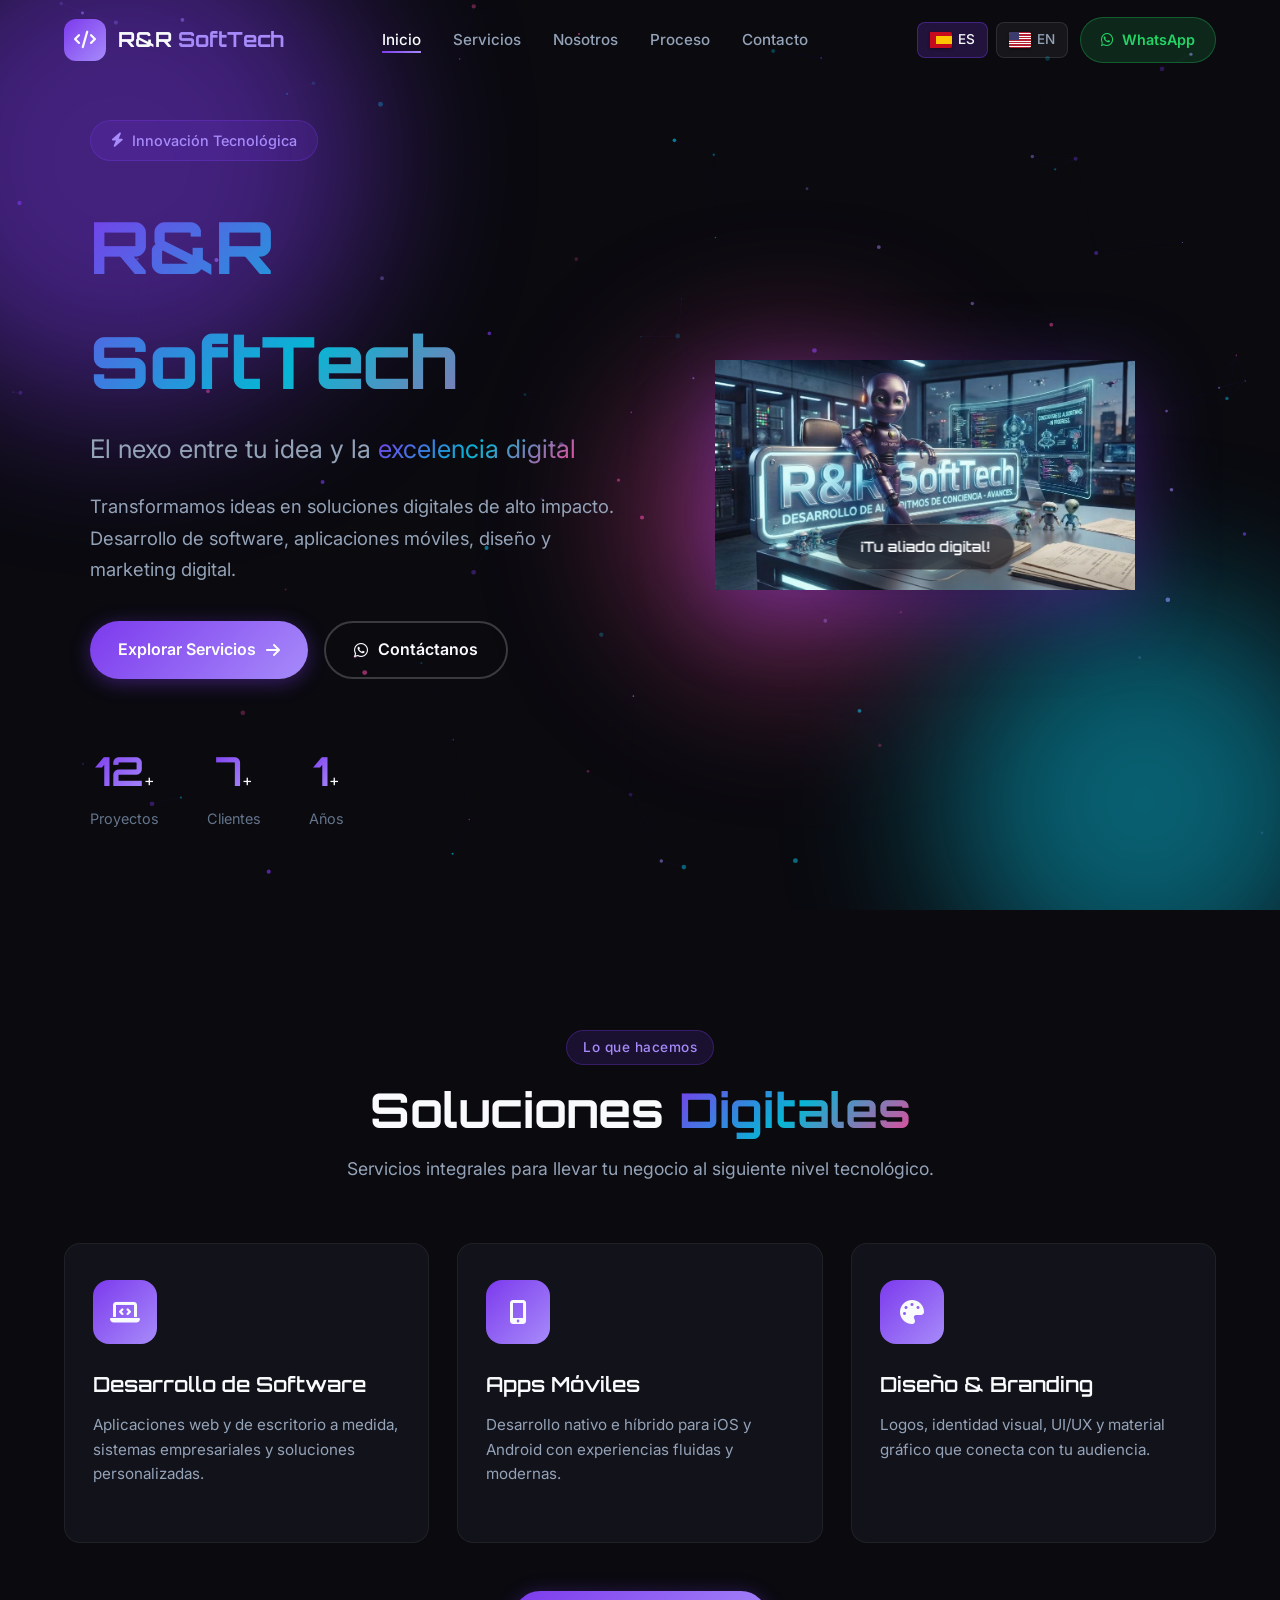
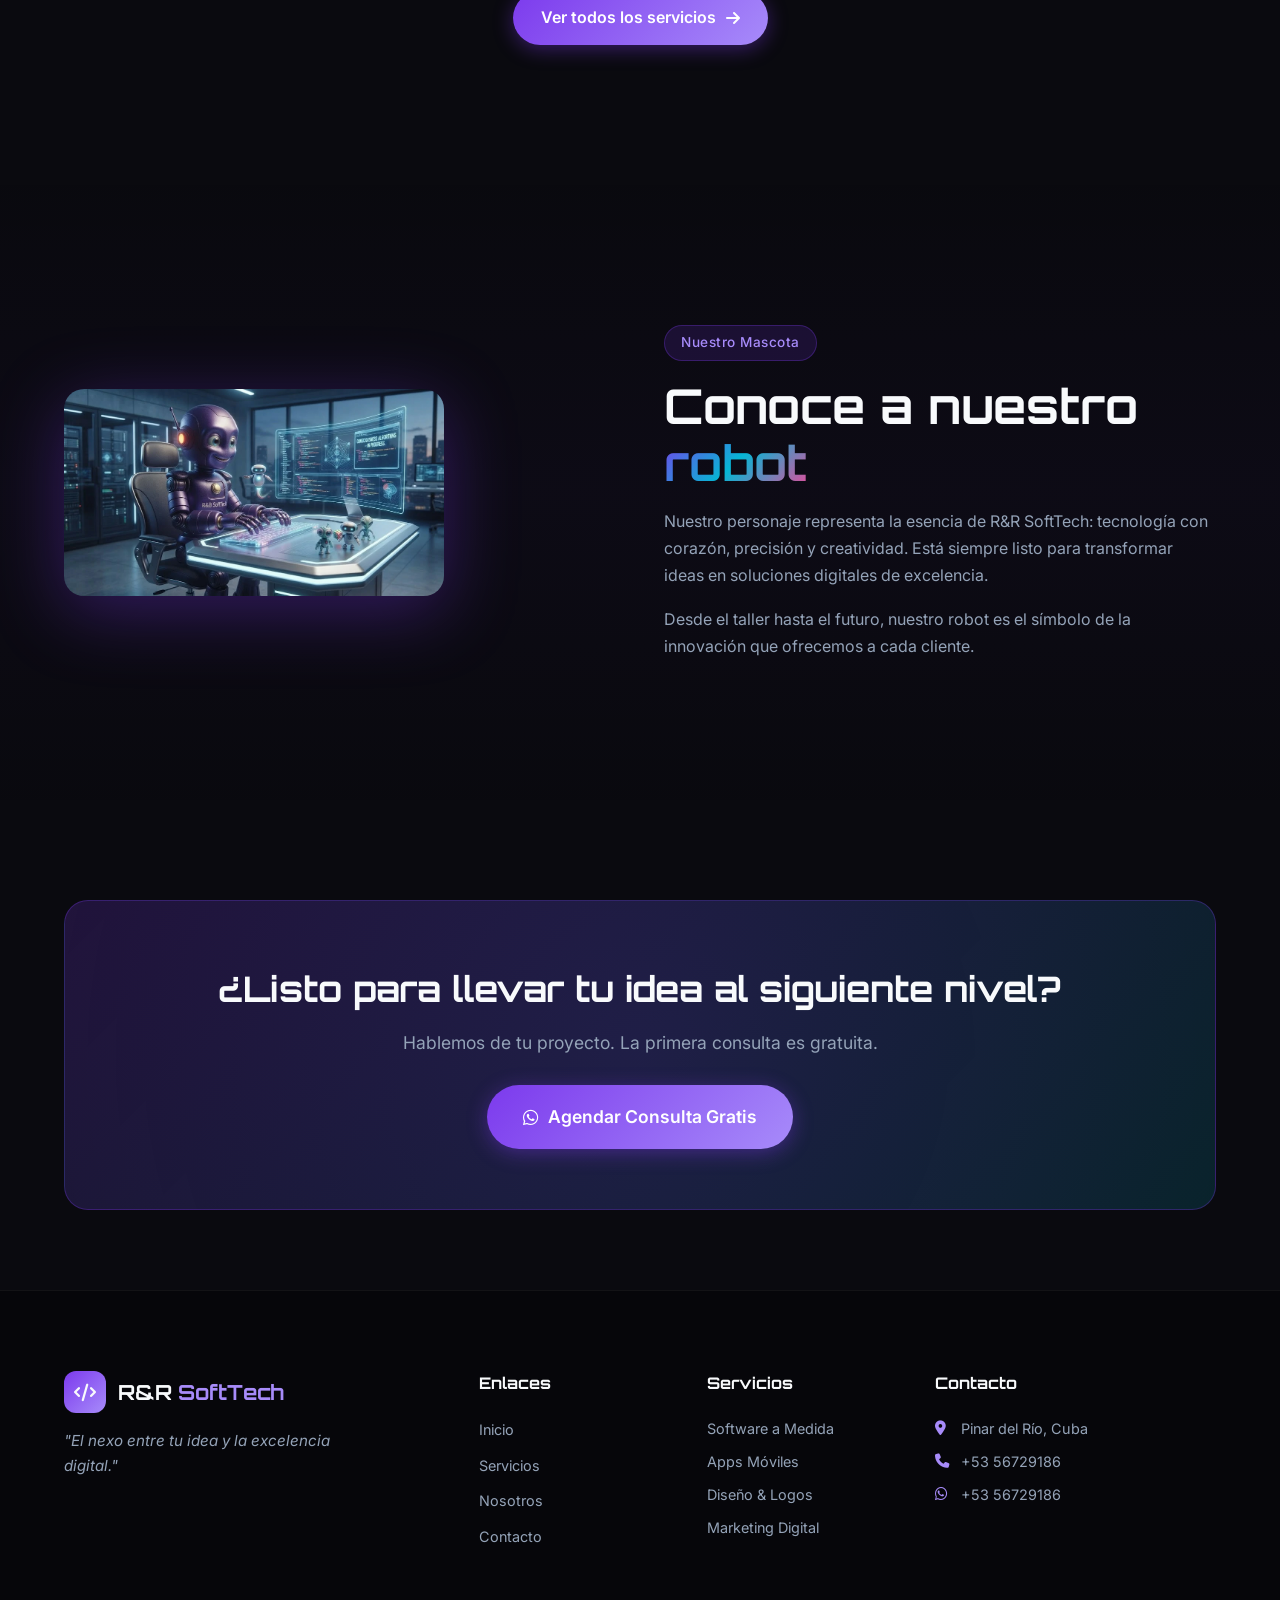
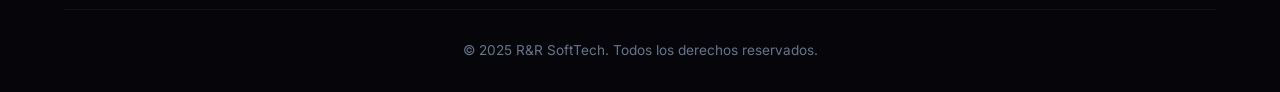
==== index.html @ 8603272f "rererer" ====
<!DOCTYPE html>
<html lang="es">
<head>
    <meta charset="UTF-8">
    <meta name="viewport" content="width=device-width, initial-scale=1.0">
    <meta name="description" content="R&R SoftTech - El nexo entre tu idea y la excelencia digital. Desarrollo de software, apps móviles, diseño y marketing digital en Pinar del Río, Cuba.">
    <title>R&R SoftTech | Excelencia Digital</title>
    <link rel="preconnect" href="https://fonts.googleapis.com">
    <link rel="preconnect" href="https://fonts.gstatic.com" crossorigin>
    <link href="https://fonts.googleapis.com/css2?family=Orbitron:wght@400;500;600;700;800;900&family=Inter:wght@300;400;500;600;700&display=swap" rel="stylesheet">
    <link rel="stylesheet" href="https://cdnjs.cloudflare.com/ajax/libs/font-awesome/6.5.1/css/all.min.css">
    <link href="https://unpkg.com/aos@2.3.1/dist/aos.css" rel="stylesheet">
    <link rel="stylesheet" href="css/styles.css">
</head>
<body>
    <canvas id="particles-canvas"></canvas>
    <div class="cursor-glow"></div>

    <nav class="navbar" id="navbar">
        <div class="nav-container">
            <a href="index.html" class="logo">
                <span class="logo-icon"><i class="fas fa-code"></i></span>
                <span class="logo-text">R&R <span class="accent">SoftTech</span></span>
            </a>
            <ul class="nav-links" id="nav-links">
                <li><a href="index.html" class="nav-link active">Inicio</a></li>
                <li><a href="servicios.html" class="nav-link">Servicios</a></li>
                <li><a href="nosotros.html" class="nav-link">Nosotros</a></li>
                <li><a href="proceso.html" class="nav-link">Proceso</a></li>
                <li><a href="contacto.html" class="nav-link">Contacto</a></li>
            </ul>
            <div style="display:flex;align-items:center;gap:12px;">
                <div class="lang-switcher">
                    <a href="index.html" class="lang-btn active" title="Español">
                        <span class="flag-es"></span> ES
                    </a>
                    <a href="en/index.html" class="lang-btn" title="English">
                        <span class="flag-us"></span> EN
                    </a>
                </div>
                <a href="https://wa.me/5356729186" target="_blank" class="nav-cta">
                    <i class="fab fa-whatsapp"></i> WhatsApp
                </a>
            </div>
            <button class="hamburger" id="hamburger" aria-label="Menú">
                <span></span><span></span><span></span>
            </button>
        </div>
    </nav>

    <section class="hero">
        <div class="hero-bg">
            <div class="gradient-orb orb-1"></div>
            <div class="gradient-orb orb-2"></div>
            <div class="gradient-orb orb-3"></div>
        </div>
        <div class="hero-content" style="display:grid;grid-template-columns:1fr 1fr;gap:40px;align-items:center;max-width:1100px;text-align:left;">
            <div>
                <div class="hero-badge" data-aos="fade-down">
                    <i class="fas fa-bolt"></i> Innovación Tecnológica
                </div>
                <h1 class="hero-title" data-aos="fade-up" data-aos-delay="100">
                    <span class="title-line">R&R SoftTech</span>
                    <span class="title-slogan">El nexo entre tu idea y la <span class="gradient-text">excelencia digital</span></span>
                </h1>
                <p class="hero-desc" data-aos="fade-up" data-aos-delay="200" style="margin-left:0;">
                    Transformamos ideas en soluciones digitales de alto impacto. Desarrollo de software, aplicaciones móviles, diseño y marketing digital.
                </p>
                <div class="hero-buttons" data-aos="fade-up" data-aos-delay="300" style="justify-content:flex-start;">
                    <a href="servicios.html" class="btn btn-primary">
                        <span>Explorar Servicios</span>
                        <i class="fas fa-arrow-right"></i>
                    </a>
                    <a href="https://wa.me/5356729186?text=Hola%20R%26R%20SoftTech" target="_blank" class="btn btn-secondary">
                        <i class="fab fa-whatsapp"></i>
                        <span>Contáctanos</span>
                    </a>
                </div>
                <div class="hero-stats" data-aos="fade-up" data-aos-delay="400" style="justify-content:flex-start;">
                    <div class="stat">
                        <span class="stat-number" data-count="50">0</span>+
                        <span class="stat-label">Proyectos</span>
                    </div>
                    <div class="stat">
                        <span class="stat-number" data-count="30">0</span>+
                        <span class="stat-label">Clientes</span>
                    </div>
                    <div class="stat">
                        <span class="stat-number" data-count="5">0</span>+
                        <span class="stat-label">Años</span>
                    </div>
                </div>
            </div>
            <div class="robot-hero" data-aos="fade-left" data-aos-delay="200">
                <img src="assets/4.webp" alt="Mascota R&R SoftTech - Robot tecnológico">
                <div class="robot-badge">¡Tu aliado digital!</div>
            </div>
        </div>
    </section>

    <section class="services">
        <div class="container">
            <div class="section-header" data-aos="fade-up">
                <span class="section-tag">Lo que hacemos</span>
                <h2 class="section-title">Soluciones <span class="gradient-text">Digitales</span></h2>
                <p class="section-desc">Servicios integrales para llevar tu negocio al siguiente nivel tecnológico.</p>
            </div>
            <div class="services-grid">
                <div class="service-card" data-aos="fade-up" data-aos-delay="100">
                    <div class="service-icon"><i class="fas fa-laptop-code"></i></div>
                    <h3>Desarrollo de Software</h3>
                    <p>Aplicaciones web y de escritorio a medida, sistemas empresariales y soluciones personalizadas.</p>
                    <div class="card-glow"></div>
                </div>
                <div class="service-card" data-aos="fade-up" data-aos-delay="150">
                    <div class="service-icon"><i class="fas fa-mobile-alt"></i></div>
                    <h3>Apps Móviles</h3>
                    <p>Desarrollo nativo e híbrido para iOS y Android con experiencias fluidas y modernas.</p>
                    <div class="card-glow"></div>
                </div>
                <div class="service-card" data-aos="fade-up" data-aos-delay="200">
                    <div class="service-icon"><i class="fas fa-palette"></i></div>
                    <h3>Diseño & Branding</h3>
                    <p>Logos, identidad visual, UI/UX y material gráfico que conecta con tu audiencia.</p>
                    <div class="card-glow"></div>
                </div>
            </div>
            <div style="text-align:center;margin-top:48px;" data-aos="fade-up">
                <a href="servicios.html" class="btn btn-primary">
                    <span>Ver todos los servicios</span>
                    <i class="fas fa-arrow-right"></i>
                </a>
            </div>
        </div>
    </section>

    <!-- Robot showcase -->
    <section class="about" style="padding:80px 0;">
        <div class="container">
            <div class="robot-section">
                <div class="robot-img-wrap" data-aos="fade-right">
                    <img src="assets/8.webp" alt="Robot R&R SoftTech trabajando en circuitos">
                </div>
                <div data-aos="fade-left">
                    <span class="section-tag">Nuestro Mascota</span>
                    <h2 class="section-title">Conoce a nuestro <span class="gradient-text">robot</span></h2>
                    <p style="color:var(--text-secondary);margin-bottom:16px;line-height:1.7;">
                        Nuestro personaje representa la esencia de R&R SoftTech: tecnología con corazón, precisión y creatividad. Está siempre listo para transformar ideas en soluciones digitales de excelencia.
                    </p>
                    <p style="color:var(--text-secondary);line-height:1.7;">
                        Desde el taller hasta el futuro, nuestro robot es el símbolo de la innovación que ofrecemos a cada cliente.
                    </p>
                </div>
            </div>
        </div>
    </section>

    <section class="cta-banner">
        <div class="container">
            <div class="cta-content" data-aos="zoom-in">
                <h2>¿Listo para llevar tu idea al siguiente nivel?</h2>
                <p>Hablemos de tu proyecto. La primera consulta es gratuita.</p>
                <a href="https://wa.me/5356729186?text=Hola%20R%26R%20SoftTech,%20quiero%20agendar%20una%20consulta%20gratuita" target="_blank" class="btn btn-primary btn-large">
                    <i class="fab fa-whatsapp"></i>
                    <span>Agendar Consulta Gratis</span>
                </a>
            </div>
        </div>
    </section>

    <footer class="footer">
        <div class="container">
            <div class="footer-content">
                <div class="footer-brand">
                    <a href="index.html" class="logo">
                        <span class="logo-icon"><i class="fas fa-code"></i></span>
                        <span class="logo-text">R&R <span class="accent">SoftTech</span></span>
                    </a>
                    <p class="footer-slogan">"El nexo entre tu idea y la excelencia digital."</p>
                </div>
                <div class="footer-links">
                    <h4>Enlaces</h4>
                    <ul>
                        <li><a href="index.html">Inicio</a></li>
                        <li><a href="servicios.html">Servicios</a></li>
                        <li><a href="nosotros.html">Nosotros</a></li>
                        <li><a href="contacto.html">Contacto</a></li>
                    </ul>
                </div>
                <div class="footer-services">
                    <h4>Servicios</h4>
                    <ul>
                        <li>Software a Medida</li>
                        <li>Apps Móviles</li>
                        <li>Diseño & Logos</li>
                        <li>Marketing Digital</li>
                    </ul>
                </div>
                <div class="footer-contact">
                    <h4>Contacto</h4>
                    <p><i class="fas fa-map-marker-alt"></i> Pinar del Río, Cuba</p>
                    <p><i class="fas fa-phone"></i> +53 56729186</p>
                    <p><i class="fab fa-whatsapp"></i> +53 56729186</p>
                </div>
            </div>
            <div class="footer-bottom">
                <p>&copy; 2025 R&R SoftTech. Todos los derechos reservados.</p>
            </div>
        </div>
    </footer>

    <button class="back-to-top" id="back-to-top" aria-label="Volver arriba">
        <i class="fas fa-chevron-up"></i>
    </button>

    <script src="https://unpkg.com/aos@2.3.1/dist/aos.js"></script>
    <script src="js/script.js"></script>
</body>
</html>
---- css/styles.css ----
/* ========================================
   R&R SoftTech - Modern Tech Website
   ======================================== */

:root {
    /* Color Palette - Neon Tech */
    --primary: #7c3aed;
    --primary-light: #a78bfa;
    --primary-dark: #5b21b6;
    --secondary: #06b6d4;
    --secondary-light: #22d3ee;
    --accent: #ec4899;
    --accent-light: #f472b6;
    
    --bg-dark: #0a0a0f;
    --bg-card: #12121a;
    --bg-card-hover: #1a1a25;
    --bg-glass: rgba(18, 18, 26, 0.7);
    
    --text-primary: #f8fafc;
    --text-secondary: #94a3b8;
    --text-muted: #64748b;
    
    --gradient-1: linear-gradient(135deg, #7c3aed 0%, #06b6d4 50%, #ec4899 100%);
    --gradient-2: linear-gradient(135deg, #7c3aed, #a78bfa);
    --gradient-3: linear-gradient(135deg, #06b6d4, #22d3ee);
    
    --shadow-glow: 0 0 40px rgba(124, 58, 237, 0.3);
    --shadow-card: 0 10px 40px rgba(0, 0, 0, 0.4);
    
    --font-display: 'Orbitron', sans-serif;
    --font-body: 'Inter', sans-serif;
    
    --nav-height: 80px;
    --transition: all 0.3s cubic-bezier(0.4, 0, 0.2, 1);
    --radius: 16px;
}

/* Reset & Base */
*, *::before, *::after {
    margin: 0;
    padding: 0;
    box-sizing: border-box;
}

html {
    scroll-behavior: smooth;
    font-size: 16px;
}

body {
    font-family: var(--font-body);
    background: var(--bg-dark);
    color: var(--text-primary);
    line-height: 1.6;
    overflow-x: hidden;
    cursor: default;
}

img {
    max-width: 100%;
    height: auto;
    display: block;
}

a {
    text-decoration: none;
    color: inherit;
    transition: var(--transition);
}

ul {
    list-style: none;
}

button {
    border: none;
    background: none;
    cursor: pointer;
    font-family: inherit;
}

.container {
    width: 100%;
    max-width: 1200px;
    margin: 0 auto;
    padding: 0 24px;
}

/* Particle Canvas */
#particles-canvas {
    position: fixed;
    top: 0;
    left: 0;
    width: 100%;
    height: 100%;
    z-index: 0;
    pointer-events: none;
}

/* Cursor Glow */
.cursor-glow {
    position: fixed;
    width: 400px;
    height: 400px;
    border-radius: 50%;
    background: radial-gradient(circle, rgba(124, 58, 237, 0.15) 0%, transparent 70%);
    pointer-events: none;
    z-index: 1;
    transform: translate(-50%, -50%);
    transition: opacity 0.3s;
    opacity: 0;
}

body:hover .cursor-glow {
    opacity: 1;
}

/* Typography */
.gradient-text {
    background: var(--gradient-1);
    -webkit-background-clip: text;
    -webkit-text-fill-color: transparent;
    background-clip: text;
}

.section-tag {
    display: inline-block;
    padding: 6px 16px;
    background: rgba(124, 58, 237, 0.15);
    border: 1px solid rgba(124, 58, 237, 0.3);
    border-radius: 50px;
    font-size: 0.85rem;
    font-weight: 500;
    color: var(--primary-light);
    letter-spacing: 0.5px;
    margin-bottom: 16px;
}

.section-title {
    font-family: var(--font-display);
    font-size: clamp(2rem, 5vw, 3rem);
    font-weight: 700;
    line-height: 1.2;
    margin-bottom: 16px;
}

.section-desc {
    font-size: 1.1rem;
    color: var(--text-secondary);
    max-width: 600px;
    margin: 0 auto;
}

.section-header {
    text-align: center;
    margin-bottom: 60px;
}

/* Buttons */
.btn {
    display: inline-flex;
    align-items: center;
    gap: 10px;
    padding: 14px 28px;
    border-radius: 50px;
    font-weight: 600;
    font-size: 1rem;
    transition: var(--transition);
    position: relative;
    overflow: hidden;
    z-index: 1;
}

.btn::before {
    content: '';
    position: absolute;
    top: 0;
    left: 0;
    width: 100%;
    height: 100%;
    background: linear-gradient(135deg, rgba(255,255,255,0.2), transparent);
    opacity: 0;
    transition: var(--transition);
    z-index: -1;
}

.btn:hover::before {
    opacity: 1;
}

.btn-primary {
    background: var(--gradient-2);
    color: white;
    box-shadow: 0 4px 20px rgba(124, 58, 237, 0.4);
}

.btn-primary:hover {
    transform: translateY(-3px);
    box-shadow: 0 8px 30px rgba(124, 58, 237, 0.5);
}

.btn-secondary {
    background: transparent;
    color: var(--text-primary);
    border: 2px solid rgba(255, 255, 255, 0.2);
}

.btn-secondary:hover {
    border-color: var(--secondary);
    color: var(--secondary-light);
    transform: translateY(-3px);
}

.btn-large {
    padding: 18px 36px;
    font-size: 1.1rem;
}

.btn-full {
    width: 100%;
    justify-content: center;
}

/* Navbar */
.navbar {
    position: fixed;
    top: 0;
    left: 0;
    width: 100%;
    height: var(--nav-height);
    z-index: 1000;
    transition: var(--transition);
    background: transparent;
}

.navbar.scrolled {
    background: rgba(10, 10, 15, 0.9);
    backdrop-filter: blur(20px);
    border-bottom: 1px solid rgba(255, 255, 255, 0.05);
    box-shadow: 0 4px 30px rgba(0, 0, 0, 0.3);
}

.nav-container {
    max-width: 1200px;
    margin: 0 auto;
    padding: 0 24px;
    height: 100%;
    display: flex;
    align-items: center;
    justify-content: space-between;
}

.logo {
    display: flex;
    align-items: center;
    gap: 12px;
    font-family: var(--font-display);
    font-weight: 700;
    font-size: 1.3rem;
}

.logo-icon {
    width: 42px;
    height: 42px;
    display: flex;
    align-items: center;
    justify-content: center;
    background: var(--gradient-2);
    border-radius: 12px;
    font-size: 1.1rem;
}

.logo .accent {
    color: var(--primary-light);
}

.nav-links {
    display: flex;
    gap: 32px;
}

.nav-link {
    font-weight: 500;
    font-size: 0.95rem;
    color: var(--text-secondary);
    position: relative;
    padding: 4px 0;
}

.nav-link::after {
    content: '';
    position: absolute;
    bottom: 0;
    left: 0;
    width: 0;
    height: 2px;
    background: var(--gradient-2);
    transition: var(--transition);
}

.nav-link:hover,
.nav-link.active {
    color: var(--text-primary);
}

.nav-link:hover::after,
.nav-link.active::after {
    width: 100%;
}

.nav-cta {
    display: flex;
    align-items: center;
    gap: 8px;
    padding: 10px 20px;
    background: rgba(37, 211, 102, 0.15);
    border: 1px solid rgba(37, 211, 102, 0.3);
    border-radius: 50px;
    color: #25d366;
    font-weight: 600;
    font-size: 0.9rem;
}

.nav-cta:hover {
    background: rgba(37, 211, 102, 0.25);
    transform: translateY(-2px);
}

.hamburger {
    display: none;
    flex-direction: column;
    gap: 6px;
    width: 28px;
    z-index: 1001;
}

.hamburger span {
    display: block;
    width: 100%;
    height: 2px;
    background: var(--text-primary);
    border-radius: 2px;
    transition: var(--transition);
}

.hamburger.active span:nth-child(1) {
    transform: rotate(45deg) translate(6px, 6px);
}

.hamburger.active span:nth-child(2) {
    opacity: 0;
}

.hamburger.active span:nth-child(3) {
    transform: rotate(-45deg) translate(6px, -6px);
}

/* Hero Section */
.hero {
    min-height: 100vh;
    display: flex;
    align-items: center;
    justify-content: center;
    position: relative;
    padding: calc(var(--nav-height) + 40px) 24px 80px;
    overflow: hidden;
}

.hero-bg {
    position: absolute;
    inset: 0;
    z-index: 0;
}

.gradient-orb {
    position: absolute;
    border-radius: 50%;
    filter: blur(80px);
    opacity: 0.5;
    animation: float 8s ease-in-out infinite;
}

.orb-1 {
    width: 500px;
    height: 500px;
    background: var(--primary);
    top: -10%;
    left: -10%;
    animation-delay: 0s;
}

.orb-2 {
    width: 400px;
    height: 400px;
    background: var(--secondary);
    bottom: -10%;
    right: -5%;
    animation-delay: -3s;
}

.orb-3 {
    width: 300px;
    height: 300px;
    background: var(--accent);
    top: 40%;
    left: 50%;
    animation-delay: -5s;
}

@keyframes float {
    0%, 100% { transform: translate(0, 0) scale(1); }
    33% { transform: translate(30px, -30px) scale(1.05); }
    66% { transform: translate(-20px, 20px) scale(0.95); }
}

.hero-content {
    position: relative;
    z-index: 2;
    text-align: center;
    max-width: 900px;
}

.hero-badge {
    display: inline-flex;
    align-items: center;
    gap: 8px;
    padding: 8px 20px;
    background: rgba(124, 58, 237, 0.15);
    border: 1px solid rgba(124, 58, 237, 0.3);
    border-radius: 50px;
    font-size: 0.9rem;
    font-weight: 500;
    color: var(--primary-light);
    margin-bottom: 28px;
    animation: pulse-glow 2s ease-in-out infinite;
}

@keyframes pulse-glow {
    0%, 100% { box-shadow: 0 0 0 0 rgba(124, 58, 237, 0.3); }
    50% { box-shadow: 0 0 20px 5px rgba(124, 58, 237, 0.2); }
}

.hero-title {
    margin-bottom: 24px;
}

.title-line {
    display: block;
    font-family: var(--font-display);
    font-size: clamp(2.5rem, 8vw, 4.5rem);
    font-weight: 800;
    letter-spacing: -1px;
    margin-bottom: 12px;
    background: var(--gradient-1);
    -webkit-background-clip: text;
    -webkit-text-fill-color: transparent;
    background-clip: text;
}

.title-slogan {
    display: block;
    font-family: var(--font-body);
    font-size: clamp(1.2rem, 3vw, 1.6rem);
    font-weight: 400;
    color: var(--text-secondary);
    line-height: 1.4;
}

.hero-desc {
    font-size: 1.15rem;
    color: var(--text-secondary);
    max-width: 650px;
    margin: 0 auto 36px;
    line-height: 1.7;
}

.hero-buttons {
    display: flex;
    gap: 16px;
    justify-content: center;
    flex-wrap: wrap;
    margin-bottom: 60px;
}

.hero-stats {
    display: flex;
    gap: 48px;
    justify-content: center;
    flex-wrap: wrap;
}

.stat {
    text-align: center;
}

.stat-number {
    font-family: var(--font-display);
    font-size: 2.5rem;
    font-weight: 700;
    background: var(--gradient-2);
    -webkit-background-clip: text;
    -webkit-text-fill-color: transparent;
    background-clip: text;
}

.stat-label {
    display: block;
    font-size: 0.9rem;
    color: var(--text-muted);
    margin-top: 4px;
}

.scroll-indicator {
    position: absolute;
    bottom: 30px;
    left: 50%;
    transform: translateX(-50%);
    display: flex;
    flex-direction: column;
    align-items: center;
    gap: 8px;
    color: var(--text-muted);
    font-size: 0.8rem;
    animation: bounce 2s infinite;
}

.mouse {
    width: 24px;
    height: 40px;
    border: 2px solid var(--text-muted);
    border-radius: 12px;
    position: relative;
}

.wheel {
    width: 4px;
    height: 8px;
    background: var(--primary-light);
    border-radius: 2px;
    position: absolute;
    top: 8px;
    left: 50%;
    transform: translateX(-50%);
    animation: scroll-wheel 1.5s infinite;
}

@keyframes bounce {
    0%, 100% { transform: translateX(-50%) translateY(0); }
    50% { transform: translateX(-50%) translateY(8px); }
}

@keyframes scroll-wheel {
    0% { opacity: 1; top: 8px; }
    100% { opacity: 0; top: 20px; }
}

/* Services Section */
.services {
    padding: 120px 0;
    position: relative;
    z-index: 2;
}

.services-grid {
    display: grid;
    grid-template-columns: repeat(auto-fit, minmax(340px, 1fr));
    gap: 28px;
}

.service-card {
    background: var(--bg-card);
    border: 1px solid rgba(255, 255, 255, 0.06);
    border-radius: var(--radius);
    padding: 36px 28px;
    position: relative;
    overflow: hidden;
    transition: var(--transition);
}

.service-card:hover {
    transform: translateY(-8px);
    border-color: rgba(124, 58, 237, 0.3);
    background: var(--bg-card-hover);
    box-shadow: var(--shadow-glow);
}

.service-icon {
    width: 64px;
    height: 64px;
    display: flex;
    align-items: center;
    justify-content: center;
    background: var(--gradient-2);
    border-radius: 16px;
    font-size: 1.5rem;
    margin-bottom: 24px;
    transition: var(--transition);
}

.service-card:hover .service-icon {
    transform: scale(1.1) rotate(5deg);
}

.service-card h3 {
    font-family: var(--font-display);
    font-size: 1.3rem;
    font-weight: 600;
    margin-bottom: 12px;
}

.service-card > p {
    color: var(--text-secondary);
    font-size: 0.95rem;
    margin-bottom: 20px;
    line-height: 1.6;
}

.service-features {
    display: flex;
    flex-direction: column;
    gap: 8px;
}

.service-features li {
    display: flex;
    align-items: center;
    gap: 10px;
    font-size: 0.9rem;
    color: var(--text-secondary);
}

.service-features i {
    color: var(--secondary);
    font-size: 0.8rem;
}

.card-glow {
    position: absolute;
    top: -50%;
    left: -50%;
    width: 200%;
    height: 200%;
    background: radial-gradient(circle, rgba(124, 58, 237, 0.1) 0%, transparent 50%);
    opacity: 0;
    transition: var(--transition);
    pointer-events: none;
}

.service-card:hover .card-glow {
    opacity: 1;
}

/* About Section */
.about {
    padding: 120px 0;
    position: relative;
    z-index: 2;
    background: linear-gradient(180deg, transparent, rgba(124, 58, 237, 0.03), transparent);
}

.about-grid {
    display: grid;
    grid-template-columns: 1fr 1fr;
    gap: 60px;
    align-items: center;
}

.about-image {
    position: relative;
}

.image-wrapper {
    border-radius: 24px;
    overflow: hidden;
    position: relative;
    box-shadow: var(--shadow-card);
}

.image-wrapper img {
    width: 100%;
    height: 450px;
    object-fit: cover;
    transition: var(--transition);
}

.image-wrapper:hover img {
    transform: scale(1.05);
}

.image-overlay {
    position: absolute;
    inset: 0;
    background: linear-gradient(135deg, rgba(124, 58, 237, 0.3), rgba(6, 182, 212, 0.2));
}

.floating-card {
    position: absolute;
    display: flex;
    align-items: center;
    gap: 10px;
    padding: 14px 20px;
    background: var(--bg-glass);
    backdrop-filter: blur(20px);
    border: 1px solid rgba(255, 255, 255, 0.1);
    border-radius: 12px;
    font-weight: 600;
    font-size: 0.9rem;
    box-shadow: var(--shadow-card);
    animation: float-card 4s ease-in-out infinite;
}

.floating-card i {
    font-size: 1.2rem;
    background: var(--gradient-2);
    -webkit-background-clip: text;
    -webkit-text-fill-color: transparent;
}

.card-1 {
    top: 20px;
    right: -20px;
    animation-delay: 0s;
}

.card-2 {
    bottom: 40px;
    left: -20px;
    animation-delay: -2s;
}

@keyframes float-card {
    0%, 100% { transform: translateY(0); }
    50% { transform: translateY(-12px); }
}

.about-content p {
    color: var(--text-secondary);
    margin-bottom: 16px;
    line-height: 1.7;
}

.about-features {
    display: flex;
    flex-direction: column;
    gap: 20px;
    margin-top: 32px;
}

.feature {
    display: flex;
    gap: 16px;
    align-items: flex-start;
}

.feature-icon {
    width: 48px;
    height: 48px;
    min-width: 48px;
    display: flex;
    align-items: center;
    justify-content: center;
    background: rgba(124, 58, 237, 0.15);
    border-radius: 12px;
    color: var(--primary-light);
    font-size: 1.1rem;
}

.feature h4 {
    font-size: 1rem;
    font-weight: 600;
    margin-bottom: 4px;
}

.feature p {
    font-size: 0.9rem;
    color: var(--text-muted);
    margin: 0;
}

/* Process Section */
.process {
    padding: 120px 0;
    position: relative;
    z-index: 2;
}

.process-timeline {
    display: grid;
    grid-template-columns: repeat(4, 1fr);
    gap: 24px;
    position: relative;
}

.process-timeline::before {
    content: '';
    position: absolute;
    top: 40px;
    left: 10%;
    right: 10%;
    height: 2px;
    background: linear-gradient(90deg, var(--primary), var(--secondary), var(--accent), var(--primary));
    opacity: 0.3;
}

.process-step {
    text-align: center;
    position: relative;
}

.step-number {
    width: 80px;
    height: 80px;
    display: flex;
    align-items: center;
    justify-content: center;
    margin: 0 auto 24px;
    background: var(--bg-card);
    border: 2px solid rgba(124, 58, 237, 0.3);
    border-radius: 50%;
    font-family: var(--font-display);
    font-size: 1.5rem;
    font-weight: 700;
    background: var(--gradient-2);
    -webkit-background-clip: text;
    -webkit-text-fill-color: transparent;
    background-clip: text;
    position: relative;
    z-index: 1;
    transition: var(--transition);
}

.process-step:hover .step-number {
    border-color: var(--primary);
    box-shadow: 0 0 30px rgba(124, 58, 237, 0.4);
    transform: scale(1.1);
}

.step-content h3 {
    font-family: var(--font-display);
    font-size: 1.15rem;
    margin-bottom: 10px;
}

.step-content p {
    font-size: 0.9rem;
    color: var(--text-secondary);
    line-height: 1.6;
}

/* CTA Banner */
.cta-banner {
    padding: 80px 0;
    position: relative;
    z-index: 2;
}

.cta-content {
    text-align: center;
    padding: 60px 40px;
    background: linear-gradient(135deg, rgba(124, 58, 237, 0.2), rgba(6, 182, 212, 0.15));
    border: 1px solid rgba(124, 58, 237, 0.3);
    border-radius: 24px;
    position: relative;
    overflow: hidden;
}

.cta-content::before {
    content: '';
    position: absolute;
    top: -50%;
    left: -50%;
    width: 200%;
    height: 200%;
    background: radial-gradient(circle, rgba(124, 58, 237, 0.1) 0%, transparent 50%);
    animation: rotate 20s linear infinite;
}

@keyframes rotate {
    from { transform: rotate(0deg); }
    to { transform: rotate(360deg); }
}

.cta-content h2 {
    font-family: var(--font-display);
    font-size: clamp(1.5rem, 4vw, 2.2rem);
    margin-bottom: 12px;
    position: relative;
}

.cta-content p {
    color: var(--text-secondary);
    margin-bottom: 28px;
    font-size: 1.1rem;
    position: relative;
}

.cta-content .btn {
    position: relative;
}

/* Contact Section */
.contact {
    padding: 120px 0;
    position: relative;
    z-index: 2;
}

.contact-grid {
    display: grid;
    grid-template-columns: 1fr 1.2fr;
    gap: 48px;
}

.contact-info {
    display: flex;
    flex-direction: column;
    gap: 24px;
}

.contact-card {
    display: flex;
    gap: 20px;
    align-items: flex-start;
    padding: 24px;
    background: var(--bg-card);
    border: 1px solid rgba(255, 255, 255, 0.06);
    border-radius: var(--radius);
    transition: var(--transition);
}

.contact-card:hover {
    border-color: rgba(124, 58, 237, 0.3);
    transform: translateX(8px);
}

.contact-icon {
    width: 52px;
    height: 52px;
    min-width: 52px;
    display: flex;
    align-items: center;
    justify-content: center;
    background: var(--gradient-2);
    border-radius: 14px;
    font-size: 1.2rem;
}

.contact-icon.whatsapp {
    background: linear-gradient(135deg, #25d366, #128c7e);
}

.contact-card h4 {
    font-size: 1rem;
    font-weight: 600;
    margin-bottom: 4px;
}

.contact-card p,
.contact-card a {
    color: var(--text-secondary);
    font-size: 0.95rem;
    line-height: 1.5;
}

.contact-card a:hover {
    color: var(--primary-light);
}

.social-links {
    display: flex;
    gap: 12px;
    margin-top: 8px;
}

.social-link {
    width: 44px;
    height: 44px;
    display: flex;
    align-items: center;
    justify-content: center;
    background: var(--bg-card);
    border: 1px solid rgba(255, 255, 255, 0.08);
    border-radius: 12px;
    color: var(--text-secondary);
    font-size: 1.1rem;
    transition: var(--transition);
}

.social-link:hover {
    background: var(--gradient-2);
    color: white;
    border-color: transparent;
    transform: translateY(-4px);
}

/* Contact Form */
.contact-form {
    background: var(--bg-card);
    border: 1px solid rgba(255, 255, 255, 0.06);
    border-radius: 24px;
    padding: 40px;
    display: flex;
    flex-direction: column;
    gap: 24px;
}

.form-group {
    position: relative;
}

.form-group input,
.form-group textarea,
.form-group select {
    width: 100%;
    padding: 16px 18px;
    background: rgba(255, 255, 255, 0.03);
    border: 1px solid rgba(255, 255, 255, 0.1);
    border-radius: 12px;
    color: var(--text-primary);
    font-family: inherit;
    font-size: 1rem;
    outline: none;
    transition: var(--transition);
    appearance: none;
}

.form-group textarea {
    resize: vertical;
    min-height: 120px;
}

.form-group select {
    cursor: pointer;
}

.form-group select option {
    background: var(--bg-card);
    color: var(--text-primary);
}

.form-group input:focus,
.form-group textarea:focus,
.form-group select:focus {
    border-color: var(--primary);
    box-shadow: 0 0 0 3px rgba(124, 58, 237, 0.15);
}

.form-group label {
    position: absolute;
    top: 16px;
    left: 18px;
    color: var(--text-muted);
    font-size: 1rem;
    pointer-events: none;
    transition: var(--transition);
    background: transparent;
}

.form-group input:focus ~ label,
.form-group input:not(:placeholder-shown) ~ label,
.form-group textarea:focus ~ label,
.form-group textarea:not(:placeholder-shown) ~ label,
.form-group select:focus ~ label,
.form-group select:valid ~ label {
    top: -10px;
    left: 14px;
    font-size: 0.8rem;
    color: var(--primary-light);
    background: var(--bg-card);
    padding: 0 6px;
}

/* Footer */
.footer {
    padding: 80px 0 30px;
    position: relative;
    z-index: 2;
    border-top: 1px solid rgba(255, 255, 255, 0.05);
    background: rgba(0, 0, 0, 0.3);
}

.footer-content {
    display: grid;
    grid-template-columns: 2fr 1fr 1fr 1.5fr;
    gap: 40px;
    margin-bottom: 50px;
}

.footer-brand .logo {
    margin-bottom: 16px;
}

.footer-slogan {
    color: var(--text-secondary);
    font-style: italic;
    font-size: 0.95rem;
    max-width: 280px;
}

.footer h4 {
    font-family: var(--font-display);
    font-size: 1rem;
    margin-bottom: 20px;
    color: var(--text-primary);
}

.footer ul li {
    margin-bottom: 10px;
}

.footer ul a {
    color: var(--text-secondary);
    font-size: 0.9rem;
}

.footer ul a:hover {
    color: var(--primary-light);
}

.footer-services ul li {
    color: var(--text-secondary);
    font-size: 0.9rem;
}

.footer-contact p {
    color: var(--text-secondary);
    font-size: 0.9rem;
    margin-bottom: 10px;
    display: flex;
    align-items: center;
    gap: 10px;
}

.footer-contact i {
    color: var(--primary-light);
    width: 16px;
}

.footer-bottom {
    display: flex;
    justify-content: space-between;
    align-items: center;
    padding-top: 30px;
    border-top: 1px solid rgba(255, 255, 255, 0.05);
    color: var(--text-muted);
    font-size: 0.85rem;
}

.footer-bottom i {
    color: var(--accent);
}

/* Back to Top */
.back-to-top {
    position: fixed;
    bottom: 30px;
    right: 30px;
    width: 50px;
    height: 50px;
    display: flex;
    align-items: center;
    justify-content: center;
    background: var(--gradient-2);
    border-radius: 50%;
    color: white;
    font-size: 1.1rem;
    z-index: 999;
    opacity: 0;
    visibility: hidden;
    transform: translateY(20px);
    transition: var(--transition);
    box-shadow: 0 4px 20px rgba(124, 58, 237, 0.4);
}

.back-to-top.visible {
    opacity: 1;
    visibility: visible;
    transform: translateY(0);
}

.back-to-top:hover {
    transform: translateY(-4px);
    box-shadow: 0 8px 30px rgba(124, 58, 237, 0.5);
}

/* Responsive */
@media (max-width: 1024px) {
    .process-timeline {
        grid-template-columns: repeat(2, 1fr);
        gap: 40px;
    }
    
    .process-timeline::before {
        display: none;
    }
    
    .footer-content {
        grid-template-columns: 1fr 1fr;
    }
}

@media (max-width: 768px) {
    .nav-links {
        position: fixed;
        top: 0;
        right: -100%;
        width: 80%;
        max-width: 320px;
        height: 100vh;
        background: rgba(10, 10, 15, 0.98);
        backdrop-filter: blur(20px);
        flex-direction: column;
        padding: 100px 40px 40px;
        gap: 24px;
        transition: var(--transition);
        border-left: 1px solid rgba(255, 255, 255, 0.05);
    }
    
    .nav-links.active {
        right: 0;
    }
    
    .nav-cta {
        display: none;
    }
    
    .hamburger {
        display: flex;
    }
    
    .about-grid {
        grid-template-columns: 1fr;
        gap: 40px;
    }
    
    .about-image {
        order: -1;
    }
    
    .floating-card {
        display: none;
    }
    
    .contact-grid {
        grid-template-columns: 1fr;
    }
    
    .hero-stats {
        gap: 32px;
    }
    
    .services-grid {
        grid-template-columns: 1fr;
    }
    
    .footer-content {
        grid-template-columns: 1fr;
        gap: 32px;
    }
    
    .footer-bottom {
        flex-direction: column;
        gap: 12px;
        text-align: center;
    }
    
    .process-timeline {
        grid-template-columns: 1fr;
    }
}

@media (max-width: 480px) {
    .hero-buttons {
        flex-direction: column;
        align-items: center;
    }
    
    .btn {
        width: 100%;
        justify-content: center;
    }
    
    .contact-form {
        padding: 28px 20px;
    }
    
    .cta-content {
        padding: 40px 24px;
    }
}

/* Selection */
::selection {
    background: rgba(124, 58, 237, 0.4);
    color: white;
}

/* Scrollbar */
::-webkit-scrollbar {
    width: 8px;
}

::-webkit-scrollbar-track {
    background: var(--bg-dark);
}

::-webkit-scrollbar-thumb {
    background: var(--primary-dark);
    border-radius: 4px;
}

::-webkit-scrollbar-thumb:hover {
    background: var(--primary);
}

/* ========== Language Switcher ========== */
.lang-switcher {
    display: flex;
    align-items: center;
    gap: 8px;
    margin-left: 12px;
}

.lang-btn {
    display: flex;
    align-items: center;
    gap: 6px;
    padding: 6px 12px;
    border-radius: 8px;
    background: rgba(255,255,255,0.05);
    border: 1px solid rgba(255,255,255,0.1);
    color: var(--text-secondary);
    font-size: 0.85rem;
    font-weight: 500;
    transition: var(--transition);
    cursor: pointer;
}

.lang-btn:hover,
.lang-btn.active {
    background: rgba(124, 58, 237, 0.2);
    border-color: rgba(124, 58, 237, 0.4);
    color: var(--text-primary);
}

.lang-btn .flag {
    width: 22px;
    height: 16px;
    border-radius: 2px;
    object-fit: cover;
    box-shadow: 0 1px 3px rgba(0,0,0,0.3);
}

/* Flag SVGs as inline via background */
.flag-es {
    width: 22px;
    height: 16px;
    border-radius: 2px;
    background: linear-gradient(to bottom,
        #c60b1e 0%, #c60b1e 25%,
        #ffc400 25%, #ffc400 75%,
        #c60b1e 75%, #c60b1e 100%);
    display: inline-block;
    box-shadow: 0 1px 3px rgba(0,0,0,0.3);
    position: relative;
}

.flag-es::before {
    content: '';
    position: absolute;
    left: 0;
    top: 0;
    width: 6px;
    height: 100%;
    background: #c60b1e;
}

.flag-us {
    width: 22px;
    height: 16px;
    border-radius: 2px;
    background: linear-gradient(to bottom,
        #b22234 0%, #b22234 7.7%,
        #fff 7.7%, #fff 15.4%,
        #b22234 15.4%, #b22234 23.1%,
        #fff 23.1%, #fff 30.8%,
        #b22234 30.8%, #b22234 38.5%,
        #fff 38.5%, #fff 46.2%,
        #b22234 46.2%, #b22234 53.9%,
        #fff 53.9%, #fff 61.6%,
        #b22234 61.6%, #b22234 69.3%,
        #fff 69.3%, #fff 77%,
        #b22234 77%, #b22234 84.7%,
        #fff 84.7%, #fff 92.4%,
        #b22234 92.4%, #b22234 100%);
    display: inline-block;
    box-shadow: 0 1px 3px rgba(0,0,0,0.3);
    position: relative;
    overflow: hidden;
}

.flag-us::before {
    content: '';
    position: absolute;
    left: 0;
    top: 0;
    width: 10px;
    height: 8.5px;
    background: #3c3b6e;
}

/* ========== Robot Mascot ========== */
.robot-mascot {
    max-width: 100%;
    height: auto;
    border-radius: 20px;
    transition: var(--transition);
}

.robot-hero {
    position: relative;
    max-width: 420px;
    margin: 0 auto;
}

.robot-hero img {
    width: 100%;
    filter: drop-shadow(0 20px 40px rgba(124, 58, 237, 0.4));
    animation: robot-float 4s ease-in-out infinite;
}

@keyframes robot-float {
    0%, 100% { transform: translateY(0); }
    50% { transform: translateY(-15px); }
}

.robot-badge {
    position: absolute;
    bottom: 20px;
    left: 50%;
    transform: translateX(-50%);
    background: var(--bg-glass);
    backdrop-filter: blur(16px);
    border: 1px solid rgba(255,255,255,0.15);
    border-radius: 50px;
    padding: 10px 24px;
    font-family: var(--font-display);
    font-size: 0.9rem;
    font-weight: 600;
    white-space: nowrap;
    box-shadow: var(--shadow-card);
}

.robot-section {
    display: grid;
    grid-template-columns: 1fr 1fr;
    gap: 48px;
    align-items: center;
    padding: 80px 0;
}

.robot-section .robot-img-wrap {
    position: relative;
    text-align: center;
}

.robot-section .robot-img-wrap img {
    max-width: 380px;
    width: 100%;
    filter: drop-shadow(0 15px 35px rgba(124, 58, 237, 0.35));
    border-radius: 20px;
}

.robot-gallery {
    display: grid;
    grid-template-columns: repeat(auto-fit, minmax(260px, 1fr));
    gap: 24px;
    margin-top: 40px;
}

.robot-gallery-item {
    background: var(--bg-card);
    border: 1px solid rgba(255,255,255,0.06);
    border-radius: var(--radius);
    overflow: hidden;
    transition: var(--transition);
}

.robot-gallery-item:hover {
    transform: translateY(-6px);
    border-color: rgba(124, 58, 237, 0.3);
    box-shadow: var(--shadow-glow);
}

.robot-gallery-item img {
    width: 100%;
    height: 220px;
    object-fit: cover;
}

.robot-gallery-item .caption {
    padding: 16px;
    text-align: center;
    font-size: 0.9rem;
    color: var(--text-secondary);
}

/* Footer centered copyright */
.footer-bottom {
    display: flex;
    justify-content: center;
    align-items: center;
    flex-direction: column;
    gap: 8px;
    padding-top: 30px;
    border-top: 1px solid rgba(255, 255, 255, 0.05);
    color: var(--text-muted);
    font-size: 0.85rem;
    text-align: center;
}

.footer-bottom p {
    margin: 0;
}

@media (max-width: 768px) {
    .robot-section {
        grid-template-columns: 1fr;
        gap: 32px;
    }
    .lang-switcher {
        margin-left: 0;
    }
    .nav-container {
        flex-wrap: wrap;
    }
}
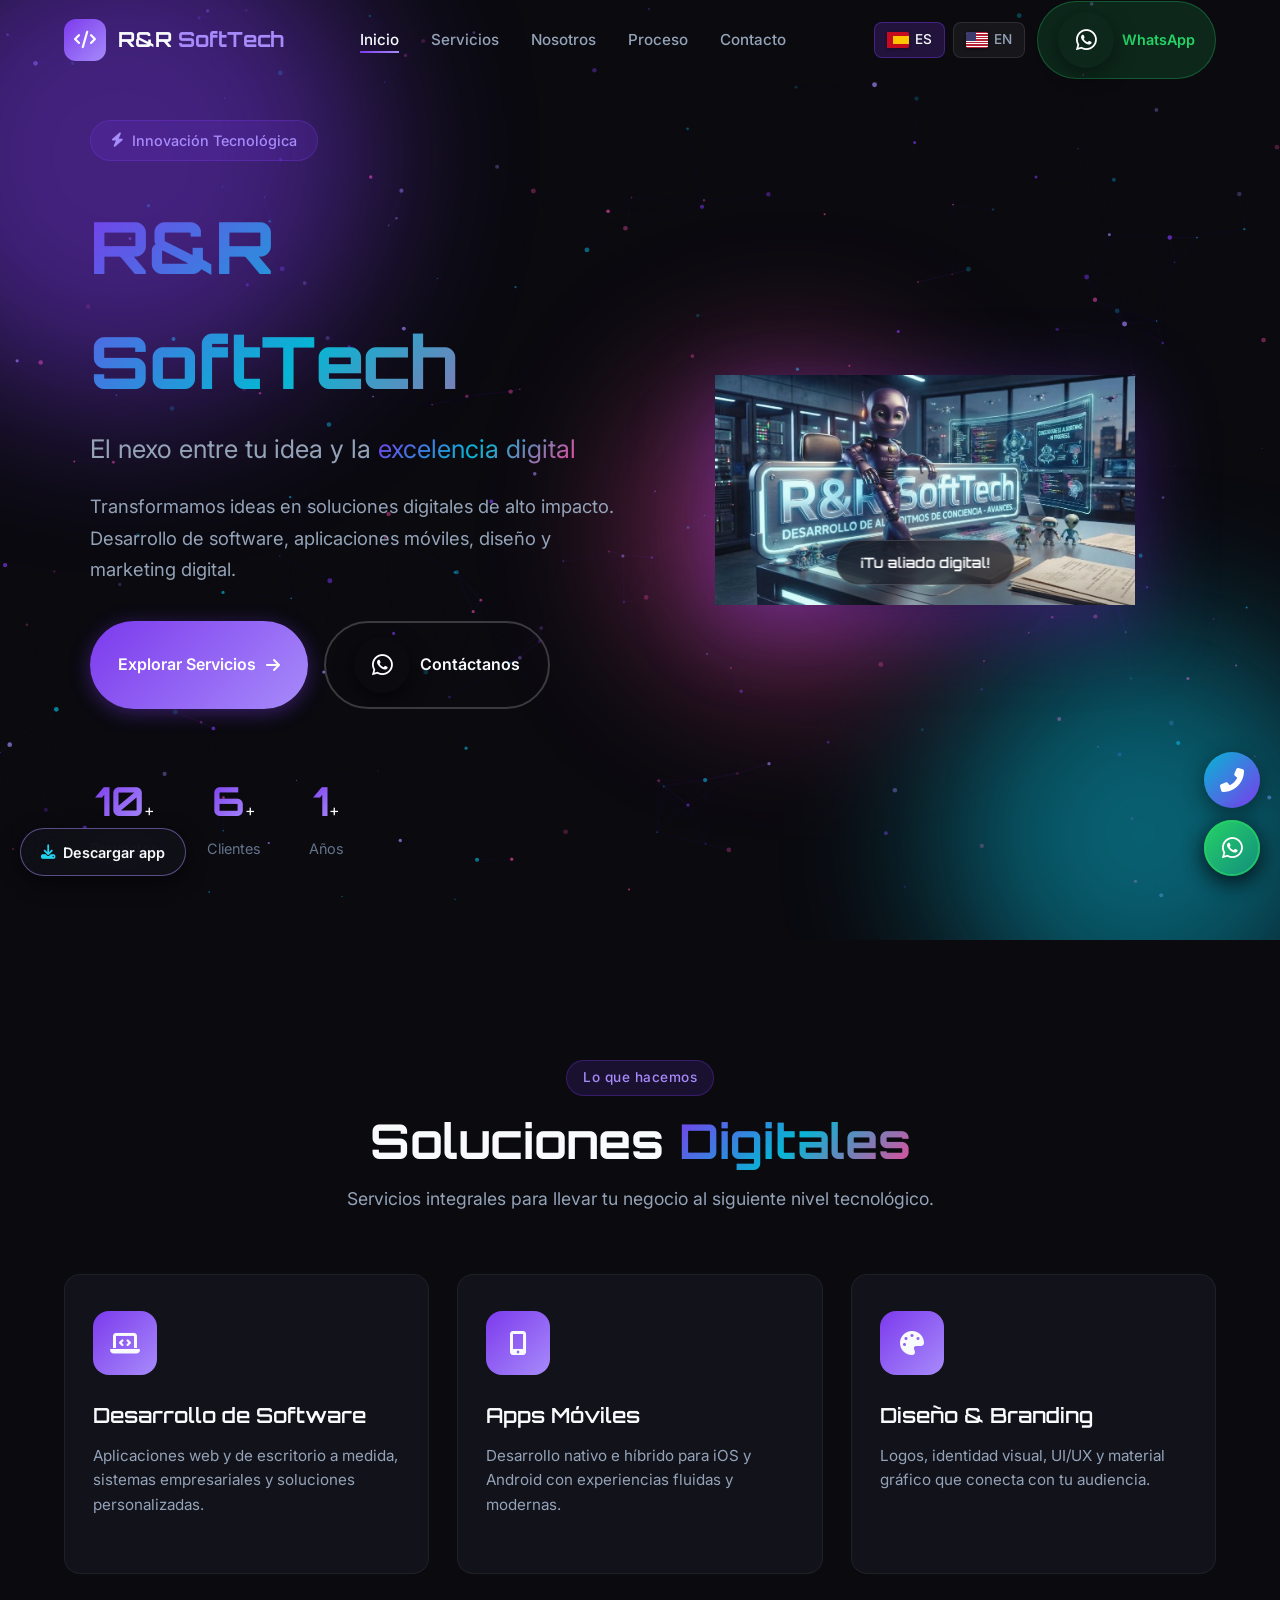
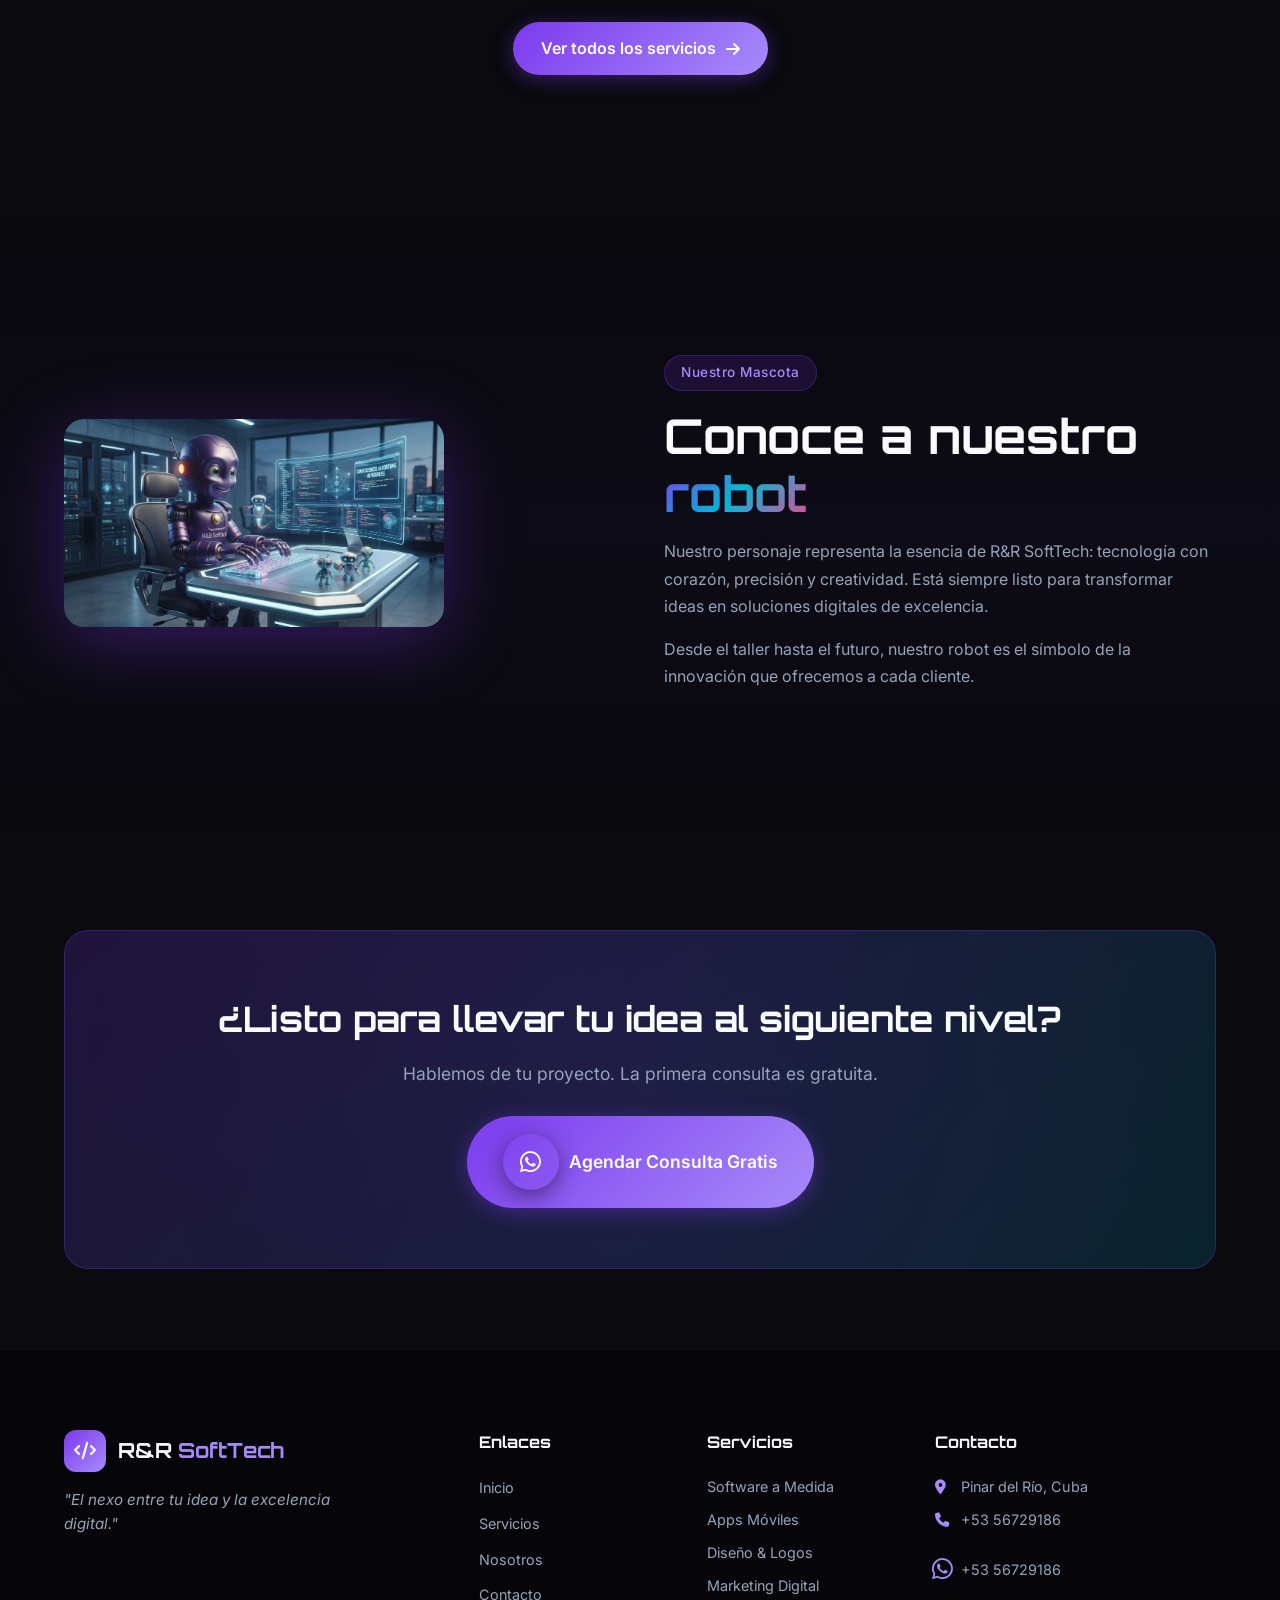
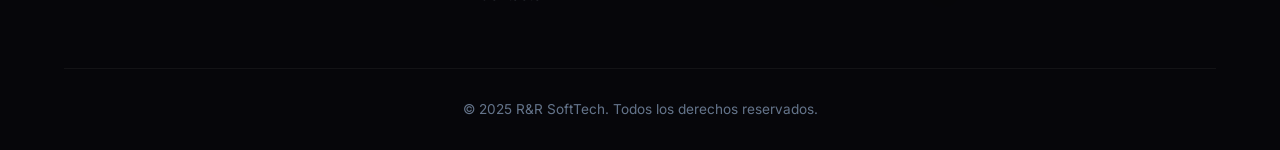
==== commit 73a2f562: "qwert" ====
--- a/index.html
+++ b/index.html
@@ -11,6 +11,10 @@
     <link rel="stylesheet" href="https://cdnjs.cloudflare.com/ajax/libs/font-awesome/6.5.1/css/all.min.css">
     <link href="https://unpkg.com/aos@2.3.1/dist/aos.css" rel="stylesheet">
     <link rel="stylesheet" href="css/styles.css">
+    <link rel="manifest" href="manifest.webmanifest">
+    <meta name="theme-color" content="#7c3aed">
+    <link rel="icon" type="image/png" href="assets/icons/icon-192.png">
+    <link rel="apple-touch-icon" href="assets/icons/apple-touch-icon.png">
 </head>
 <body>
     <canvas id="particles-canvas"></canvas>
@@ -29,13 +33,13 @@
                 <li><a href="proceso.html" class="nav-link">Proceso</a></li>
                 <li><a href="contacto.html" class="nav-link">Contacto</a></li>
             </ul>
-            <div style="display:flex;align-items:center;gap:12px;">
+            <div class="nav-actions">
                 <div class="lang-switcher">
-                    <a href="index.html" class="lang-btn active" title="Español">
-                        <span class="flag-es"></span> ES
-                    </a>
-                    <a href="en/index.html" class="lang-btn" title="English">
-                        <span class="flag-us"></span> EN
+                    <a href="index.html" aria-label="Español" class="lang-btn active" title="Español">
+                        <span class="flag-es"></span> <span class="lang-code">ES</span>
+                    </a>
+                    <a href="en/index.html" aria-label="English" class="lang-btn" title="English">
+                        <span class="flag-us"></span> <span class="lang-code">EN</span>
                     </a>
                 </div>
                 <a href="https://wa.me/5356729186" target="_blank" class="nav-cta">
@@ -54,7 +58,7 @@
             <div class="gradient-orb orb-2"></div>
             <div class="gradient-orb orb-3"></div>
         </div>
-        <div class="hero-content" style="display:grid;grid-template-columns:1fr 1fr;gap:40px;align-items:center;max-width:1100px;text-align:left;">
+        <div class="hero-content hero-split">
             <div>
                 <div class="hero-badge" data-aos="fade-down">
                     <i class="fas fa-bolt"></i> Innovación Tecnológica
@@ -63,10 +67,10 @@
                     <span class="title-line">R&R SoftTech</span>
                     <span class="title-slogan">El nexo entre tu idea y la <span class="gradient-text">excelencia digital</span></span>
                 </h1>
-                <p class="hero-desc" data-aos="fade-up" data-aos-delay="200" style="margin-left:0;">
+                <p class="hero-desc" data-aos="fade-up" data-aos-delay="200">
                     Transformamos ideas en soluciones digitales de alto impacto. Desarrollo de software, aplicaciones móviles, diseño y marketing digital.
                 </p>
-                <div class="hero-buttons" data-aos="fade-up" data-aos-delay="300" style="justify-content:flex-start;">
+                <div class="hero-buttons" data-aos="fade-up" data-aos-delay="300">
                     <a href="servicios.html" class="btn btn-primary">
                         <span>Explorar Servicios</span>
                         <i class="fas fa-arrow-right"></i>
@@ -76,7 +80,7 @@
                         <span>Contáctanos</span>
                     </a>
                 </div>
-                <div class="hero-stats" data-aos="fade-up" data-aos-delay="400" style="justify-content:flex-start;">
+                <div class="hero-stats" data-aos="fade-up" data-aos-delay="400">
                     <div class="stat">
                         <span class="stat-number" data-count="50">0</span>+
                         <span class="stat-label">Proyectos</span>
@@ -209,6 +213,12 @@
         </div>
     </footer>
 
+    <div class="fab-group" role="group" aria-label="Contacto rápido">
+        <a href="tel:+5356729186" class="fab fab-call" aria-label="Llamar ahora" title="Llamar ahora"><i class="fas fa-phone-alt"></i></a>
+        <a href="https://wa.me/5356729186?text=Hola%20R%26R%20SoftTech" target="_blank" rel="noopener" class="fab fab-whatsapp" aria-label="Escribir por WhatsApp" title="Escribir por WhatsApp"><i class="fab fa-whatsapp"></i></a>
+    </div>
+    <button class="install-btn" id="install-btn" type="button"><i class="fas fa-download"></i> <span>Descargar app</span></button>
+
     <button class="back-to-top" id="back-to-top" aria-label="Volver arriba">
         <i class="fas fa-chevron-up"></i>
     </button>
--- a/css/styles.css
+++ b/css/styles.css
@@ -1201,34 +1201,6 @@
 }
 
 @media (max-width: 768px) {
-    .nav-links {
-        position: fixed;
-        top: 0;
-        right: -100%;
-        width: 80%;
-        max-width: 320px;
-        height: 100vh;
-        background: rgba(10, 10, 15, 0.98);
-        backdrop-filter: blur(20px);
-        flex-direction: column;
-        padding: 100px 40px 40px;
-        gap: 24px;
-        transition: var(--transition);
-        border-left: 1px solid rgba(255, 255, 255, 0.05);
-    }
-    
-    .nav-links.active {
-        right: 0;
-    }
-    
-    .nav-cta {
-        display: none;
-    }
-    
-    .hamburger {
-        display: flex;
-    }
-    
     .about-grid {
         grid-template-columns: 1fr;
         gap: 40px;
@@ -1532,7 +1504,491 @@
     .lang-switcher {
         margin-left: 0;
     }
+}
+
+
+/* =====================================================================
+   AJUSTES RESPONSIVE + NUEVAS FUNCIONES
+   ===================================================================== */
+
+/* ---------- Header: acciones, idioma y hamburguesa ---------- */
+.nav-actions {
+    display: flex;
+    align-items: center;
+    gap: 12px;
+}
+
+.logo-text {
+    white-space: nowrap;
+}
+
+.hamburger {
+    flex-shrink: 0;
+    justify-content: center;
+    height: 22px;
+}
+
+/* El menú se colapsa en ≤1024px: entre 769 y ~1020px el logo + 5 enlaces +
+   idiomas + WhatsApp no caben en una sola línea. */
+@media (max-width: 1024px) {
+    .nav-links {
+        position: fixed;
+        top: 0;
+        right: -100%;
+        width: 80%;
+        max-width: 320px;
+        height: 100vh;
+        background: rgba(10, 10, 15, 0.98);
+        backdrop-filter: blur(20px);
+        flex-direction: column;
+        padding: 100px 40px 40px;
+        gap: 24px;
+        transition: var(--transition);
+        border-left: 1px solid rgba(255, 255, 255, 0.05);
+    }
+
+    .nav-links.active {
+        right: 0;
+    }
+
+    .nav-cta {
+        display: none;
+    }
+
+    .hamburger {
+        display: flex;
+    }
+
+    .nav-actions {
+        margin-left: auto;
+        margin-right: 16px;
+    }
+
+    .lang-switcher {
+        margin-left: 0;
+    }
+}
+
+@media (max-width: 480px) {
     .nav-container {
+        padding: 0 16px;
+    }
+
+    .navbar .logo {
+        gap: 8px;
+        font-size: 0.95rem;
+    }
+
+    .navbar .logo-icon {
+        width: 34px;
+        height: 34px;
+        font-size: 0.95rem;
+        border-radius: 10px;
+    }
+
+    .nav-actions {
+        gap: 8px;
+        margin-right: 12px;
+    }
+
+    .lang-switcher {
+        gap: 6px;
+    }
+
+    .lang-btn {
+        padding: 6px 8px;
+    }
+
+    /* En pantallas pequeñas se muestran solo las banderas */
+    .lang-code {
+        display: none;
+    }
+}
+
+@media (max-width: 360px) {
+    .navbar .logo {
+        font-size: 0.85rem;
+    }
+
+    .nav-actions {
+        margin-right: 8px;
+    }
+}
+
+/* ---------- Hero (Inicio) ---------- */
+.hero-split {
+    display: grid;
+    grid-template-columns: 1fr 1fr;
+    gap: 40px;
+    align-items: center;
+    width: 100%;
+    max-width: 1100px;
+    text-align: left;
+}
+
+.hero-split .hero-desc {
+    margin-left: 0;
+}
+
+.hero-split .hero-buttons,
+.hero-split .hero-stats {
+    justify-content: flex-start;
+}
+
+@media (max-width: 768px) {
+    .hero {
+        padding: calc(var(--nav-height) + 24px) 20px 56px;
+    }
+
+    /* Una sola columna: antes la imagen quedaba en ~150px y el cartel (nowrap) la tapaba */
+    .hero-split {
+        grid-template-columns: 1fr;
+        gap: 36px;
+        text-align: center;
+    }
+
+    .hero-split .hero-desc {
+        margin: 0 auto 28px;
+        font-size: 1.02rem;
+    }
+
+    /* Botones centrados */
+    .hero-split .hero-buttons {
+        flex-direction: column;
+        align-items: center;
+        justify-content: center;
+        gap: 12px;
+        margin-bottom: 36px;
+    }
+
+    .hero-split .hero-buttons .btn {
+        width: 100%;
+        max-width: 300px;
+        justify-content: center;
+    }
+
+    /* Estadísticas: más pequeñas y centradas, en una sola fila */
+    .hero-split .hero-stats {
+        flex-wrap: nowrap;
+        justify-content: center;
+        gap: clamp(16px, 6vw, 32px);
+    }
+
+    .hero-split .stat {
+        text-align: center;
+        font-size: 0.85rem;
+    }
+
+    .hero-split .stat-number {
+        font-size: 1.4rem;
+    }
+
+    .hero-split .stat-label {
+        font-size: 0.72rem;
+        margin-top: 2px;
+    }
+
+    /* Robot: imagen completa visible; el cartel solo "pisa" el borde inferior */
+    .robot-hero {
+        max-width: 280px;
+        margin-bottom: 28px;
+    }
+
+    .robot-badge {
+        bottom: 0;
+        transform: translate(-50%, 50%);
+        font-size: 0.78rem;
+        padding: 8px 18px;
+    }
+}
+
+/* ---------- Footer centrado en móvil ---------- */
+@media (max-width: 768px) {
+    .footer-content {
+        text-align: center;
+    }
+
+    .footer-brand .logo {
+        justify-content: center;
+    }
+
+    .footer-slogan {
+        margin-left: auto;
+        margin-right: auto;
+    }
+
+    /* Enlaces y Servicios: 2 columnas x 2 filas */
+    .footer-links ul,
+    .footer-services ul {
+        display: grid;
+        grid-template-columns: repeat(2, max-content);
+        justify-content: center;
+        gap: 10px 32px;
+    }
+
+    .footer-links ul li,
+    .footer-services ul li {
+        margin-bottom: 0;
+    }
+
+    /* Contacto: ciudad en la 1.ª fila; teléfono y WhatsApp juntos en la 2.ª (con iconos) */
+    .footer-contact {
+        display: flex;
         flex-wrap: wrap;
-    }
-}
+        justify-content: center;
+        gap: 10px 24px;
+    }
+
+    .footer-contact h4 {
+        width: 100%;
+        margin-bottom: 10px;
+    }
+
+    .footer-contact p {
+        margin: 0;
+        justify-content: center;
+    }
+
+    .footer-contact p:first-of-type {
+        flex-basis: 100%;
+    }
+}
+
+/* ---------- Mapa (Contacto) ---------- */
+.map-block {
+    margin-top: 64px;
+}
+
+.map-head {
+    display: flex;
+    align-items: center;
+    justify-content: space-between;
+    flex-wrap: wrap;
+    gap: 16px;
+    margin-bottom: 20px;
+}
+
+.map-head h3 {
+    font-family: var(--font-display);
+    font-size: 1.4rem;
+    margin-bottom: 4px;
+}
+
+.map-head p {
+    color: var(--text-secondary);
+    font-size: 0.95rem;
+}
+
+.map-head p i {
+    color: var(--primary-light);
+    margin-right: 6px;
+}
+
+.map-frame {
+    border-radius: 24px;
+    overflow: hidden;
+    border: 1px solid rgba(255, 255, 255, 0.08);
+    background: var(--bg-card);
+    box-shadow: var(--shadow-card);
+}
+
+.map-frame iframe {
+    display: block;
+    width: 100%;
+    height: 420px;
+    border: 0;
+}
+
+@media (max-width: 768px) {
+    .map-block {
+        margin-top: 44px;
+    }
+
+    .map-head {
+        flex-direction: column;
+        justify-content: center;
+        text-align: center;
+    }
+
+    .map-frame {
+        border-radius: 18px;
+    }
+
+    .map-frame iframe {
+        height: 320px;
+    }
+}
+
+/* ---------- Botones flotantes: llamar + WhatsApp ---------- */
+.fab-group {
+    position: fixed;
+    right: 20px;
+    bottom: calc(24px + env(safe-area-inset-bottom, 0px));
+    display: flex;
+    flex-direction: column;
+    gap: 12px;
+    z-index: 998;
+}
+
+.fab {
+    position: relative;
+    width: 56px;
+    height: 56px;
+    display: flex;
+    align-items: center;
+    justify-content: center;
+    border-radius: 50%;
+    color: #fff;
+    font-size: 1.5rem;
+    box-shadow: 0 6px 22px rgba(0, 0, 0, 0.45);
+    transition: var(--transition);
+}
+
+.fab:hover {
+    transform: translateY(-4px) scale(1.06);
+}
+
+.fab:focus-visible,
+.install-btn:focus-visible {
+    outline: 3px solid #fff;
+    outline-offset: 3px;
+}
+
+.fab-call {
+    background: linear-gradient(135deg, #06b6d4, #7c3aed);
+}
+
+.fab-whatsapp {
+    background: linear-gradient(135deg, #25d366, #128c7e);
+}
+
+.fab-whatsapp::after {
+    content: '';
+    position: absolute;
+    inset: 0;
+    border-radius: 50%;
+    border: 2px solid rgba(37, 211, 102, 0.7);
+    animation: fab-ping 2.4s ease-out infinite;
+    pointer-events: none;
+}
+
+@keyframes fab-ping {
+    0%   { transform: scale(1);   opacity: 0.8; }
+    100% { transform: scale(1.6); opacity: 0; }
+}
+
+@media (prefers-reduced-motion: reduce) {
+    .fab-whatsapp::after { animation: none; display: none; }
+}
+
+/* "Volver arriba" se sube para no chocar con los botones flotantes */
+.back-to-top {
+    right: 23px;
+    bottom: calc(162px + env(safe-area-inset-bottom, 0px));
+}
+
+/* ---------- Botón descargar aplicación ---------- */
+.install-btn {
+    position: fixed;
+    left: 20px;
+    bottom: calc(24px + env(safe-area-inset-bottom, 0px));
+    z-index: 998;
+    display: inline-flex;
+    align-items: center;
+    gap: 8px;
+    height: 48px;
+    padding: 0 20px;
+    border-radius: 50px;
+    background: var(--bg-glass);
+    backdrop-filter: blur(16px);
+    border: 1px solid rgba(167, 139, 250, 0.5);
+    color: var(--text-primary);
+    font-weight: 600;
+    font-size: 0.9rem;
+    box-shadow: 0 6px 22px rgba(0, 0, 0, 0.45);
+    transition: var(--transition);
+}
+
+.install-btn i {
+    color: var(--secondary-light);
+}
+
+.install-btn:hover {
+    border-color: var(--secondary);
+    transform: translateY(-3px);
+}
+
+.install-btn[hidden] {
+    display: none;
+}
+
+/* Ventana con instrucciones cuando el navegador no ofrece instalación directa */
+.install-dialog {
+    margin: auto;
+    width: min(92vw, 420px);
+    padding: 28px 24px 24px;
+    background: var(--bg-card);
+    color: var(--text-primary);
+    border: 1px solid rgba(124, 58, 237, 0.4);
+    border-radius: 20px;
+    box-shadow: var(--shadow-card), var(--shadow-glow);
+}
+
+.install-dialog::backdrop {
+    background: rgba(5, 5, 10, 0.75);
+    backdrop-filter: blur(4px);
+}
+
+.install-dialog h3 {
+    font-family: var(--font-display);
+    font-size: 1.15rem;
+    margin-bottom: 10px;
+}
+
+.install-dialog p {
+    color: var(--text-secondary);
+    font-size: 0.95rem;
+    line-height: 1.6;
+    margin-bottom: 18px;
+}
+
+.install-dialog ol {
+    padding-left: 20px;
+    margin-bottom: 22px;
+    color: var(--text-primary);
+    font-size: 0.95rem;
+    line-height: 1.7;
+}
+
+.install-dialog .btn {
+    width: 100%;
+    justify-content: center;
+}
+
+@media (max-width: 480px) {
+    .fab-group {
+        right: 16px;
+        bottom: calc(18px + env(safe-area-inset-bottom, 0px));
+    }
+
+    .fab {
+        width: 52px;
+        height: 52px;
+        font-size: 1.35rem;
+    }
+
+    .install-btn {
+        left: 16px;
+        bottom: calc(18px + env(safe-area-inset-bottom, 0px));
+        height: 44px;
+        padding: 0 16px;
+        font-size: 0.85rem;
+    }
+
+    .back-to-top {
+        width: 44px;
+        height: 44px;
+        right: 20px;
+        bottom: calc(146px + env(safe-area-inset-bottom, 0px));
+    }
+}
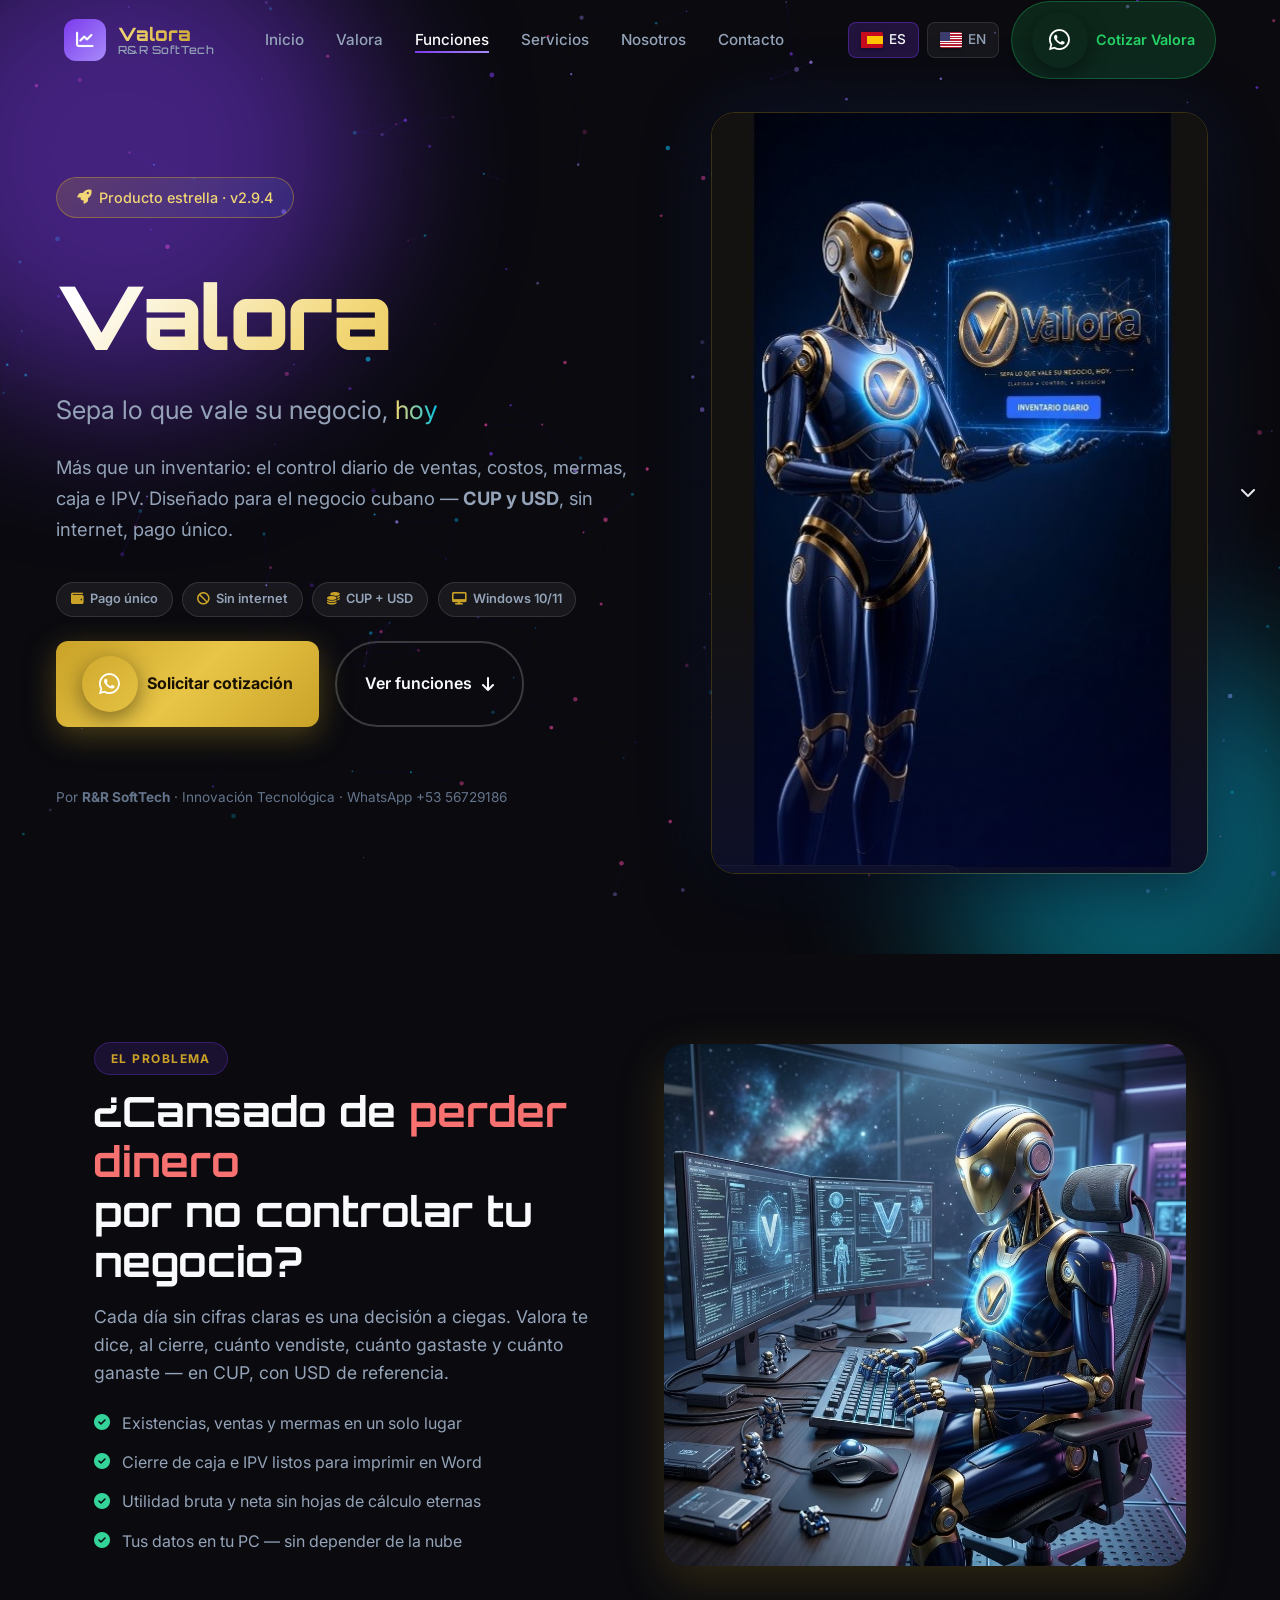
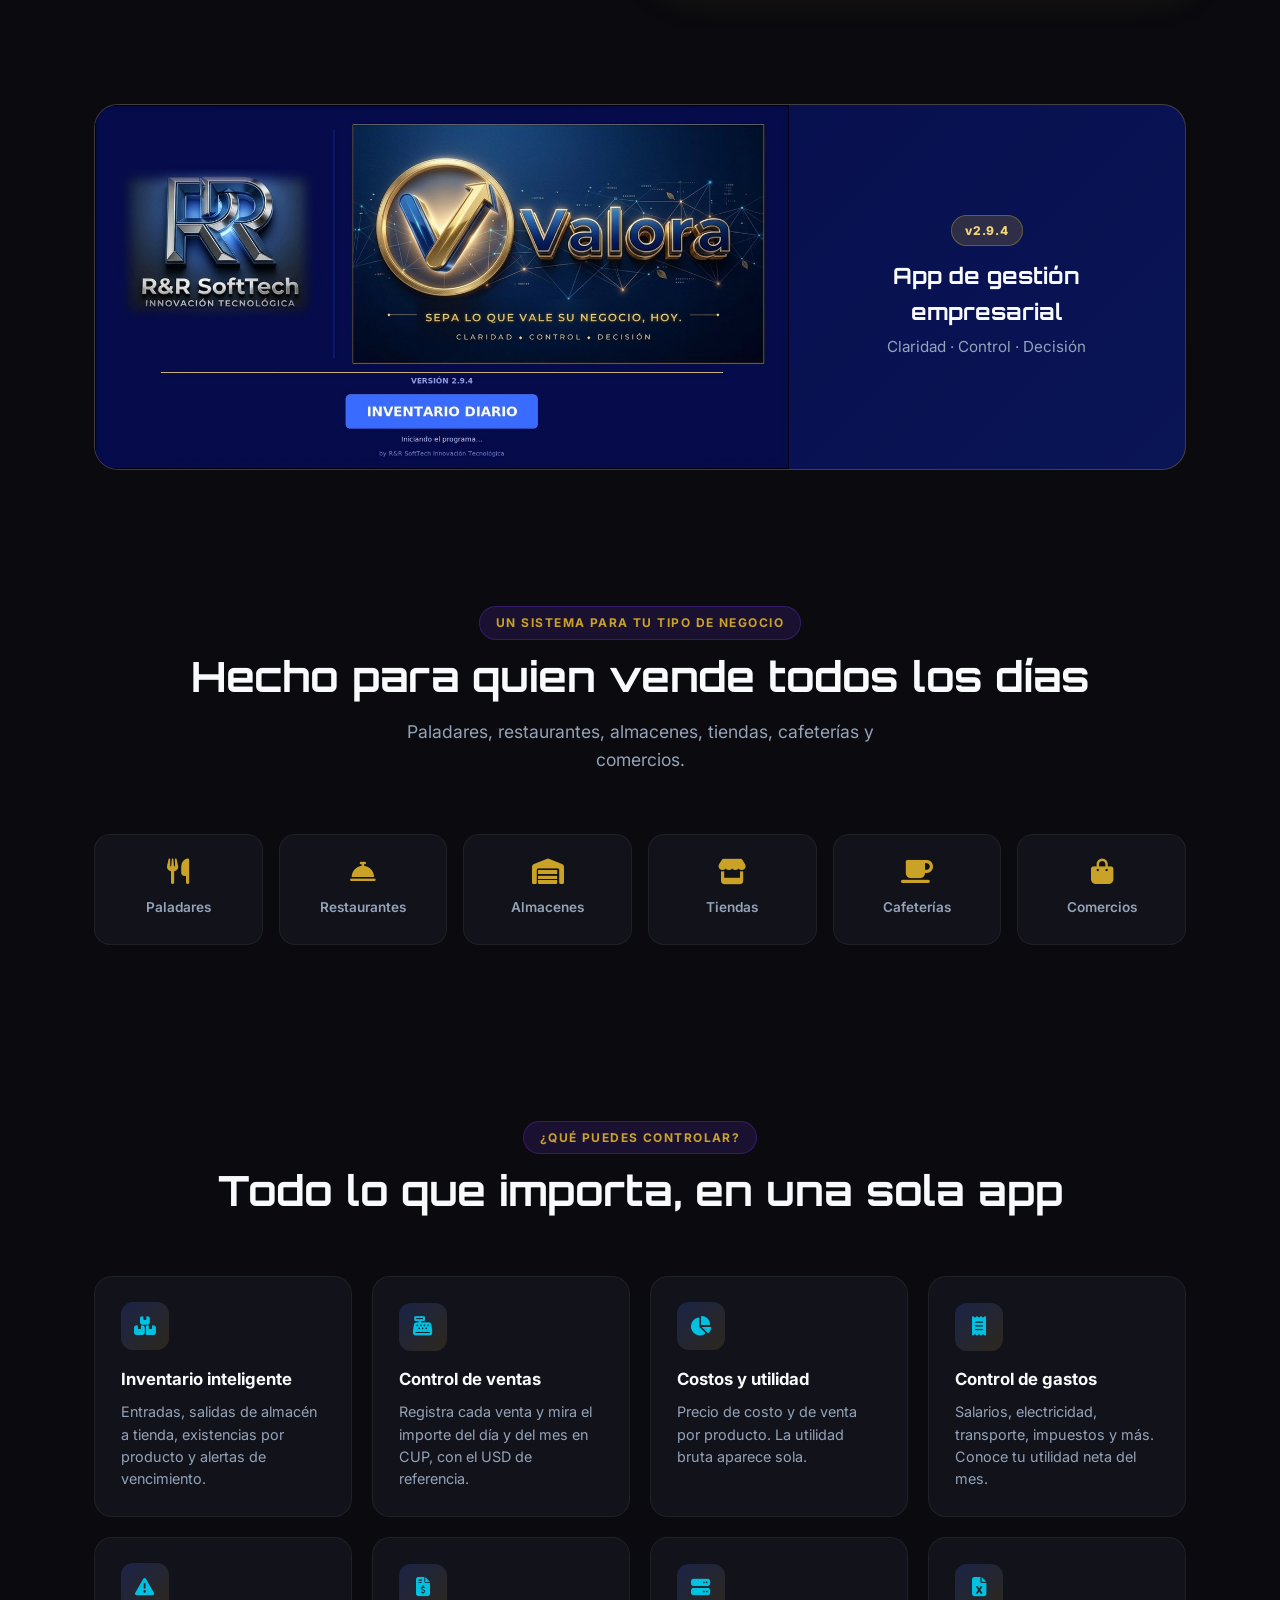
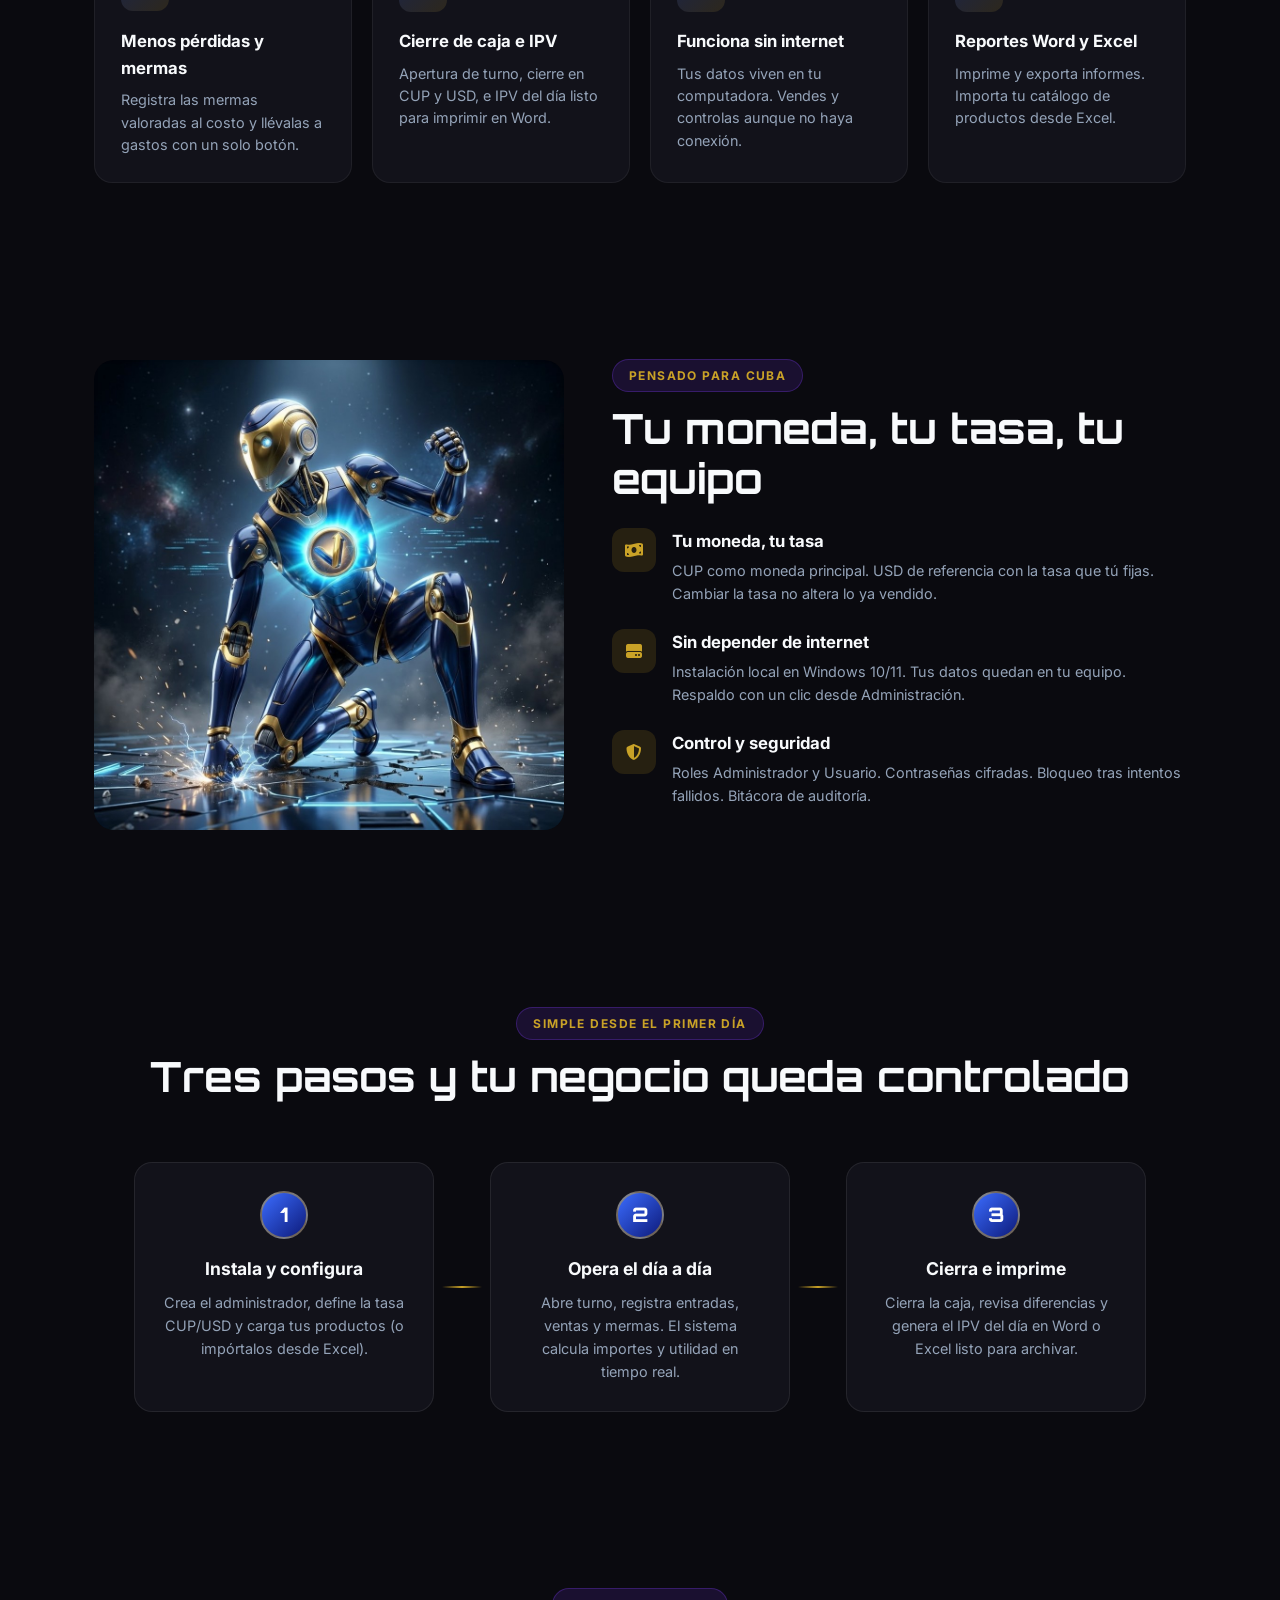
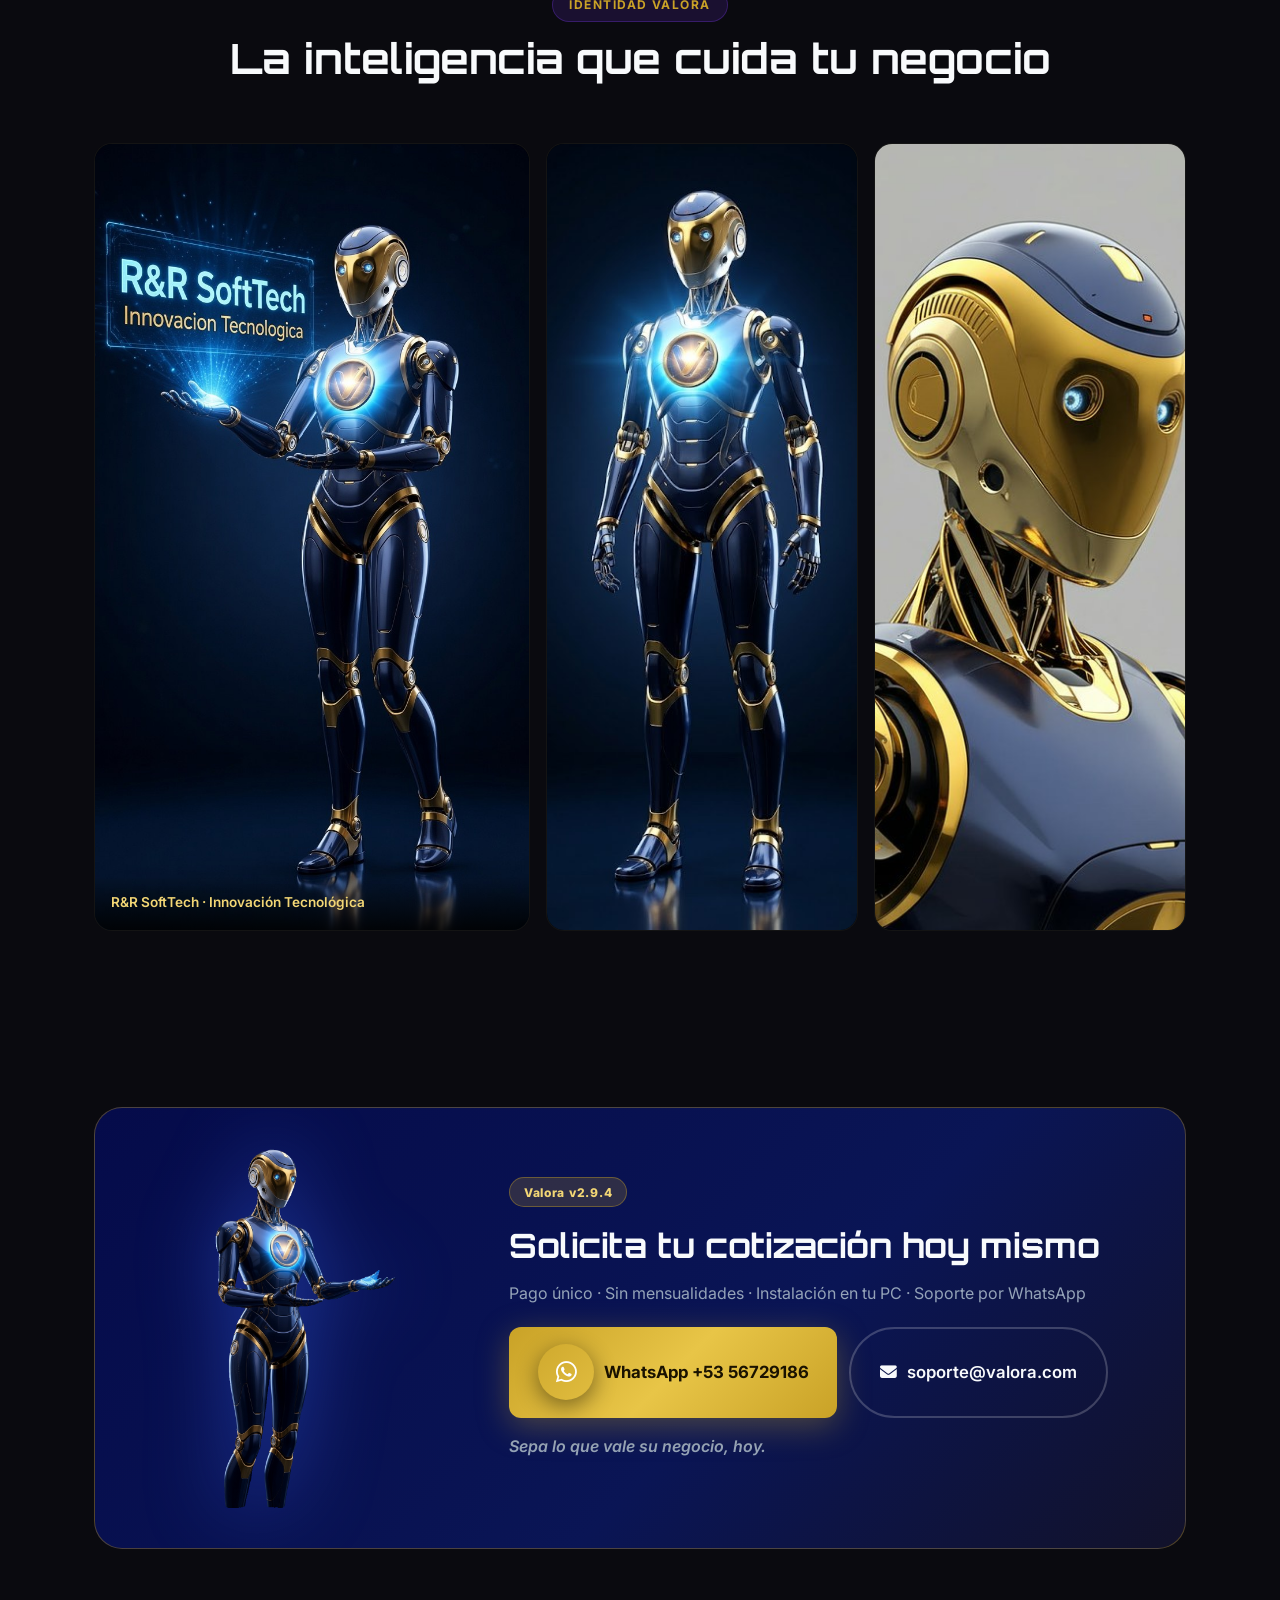
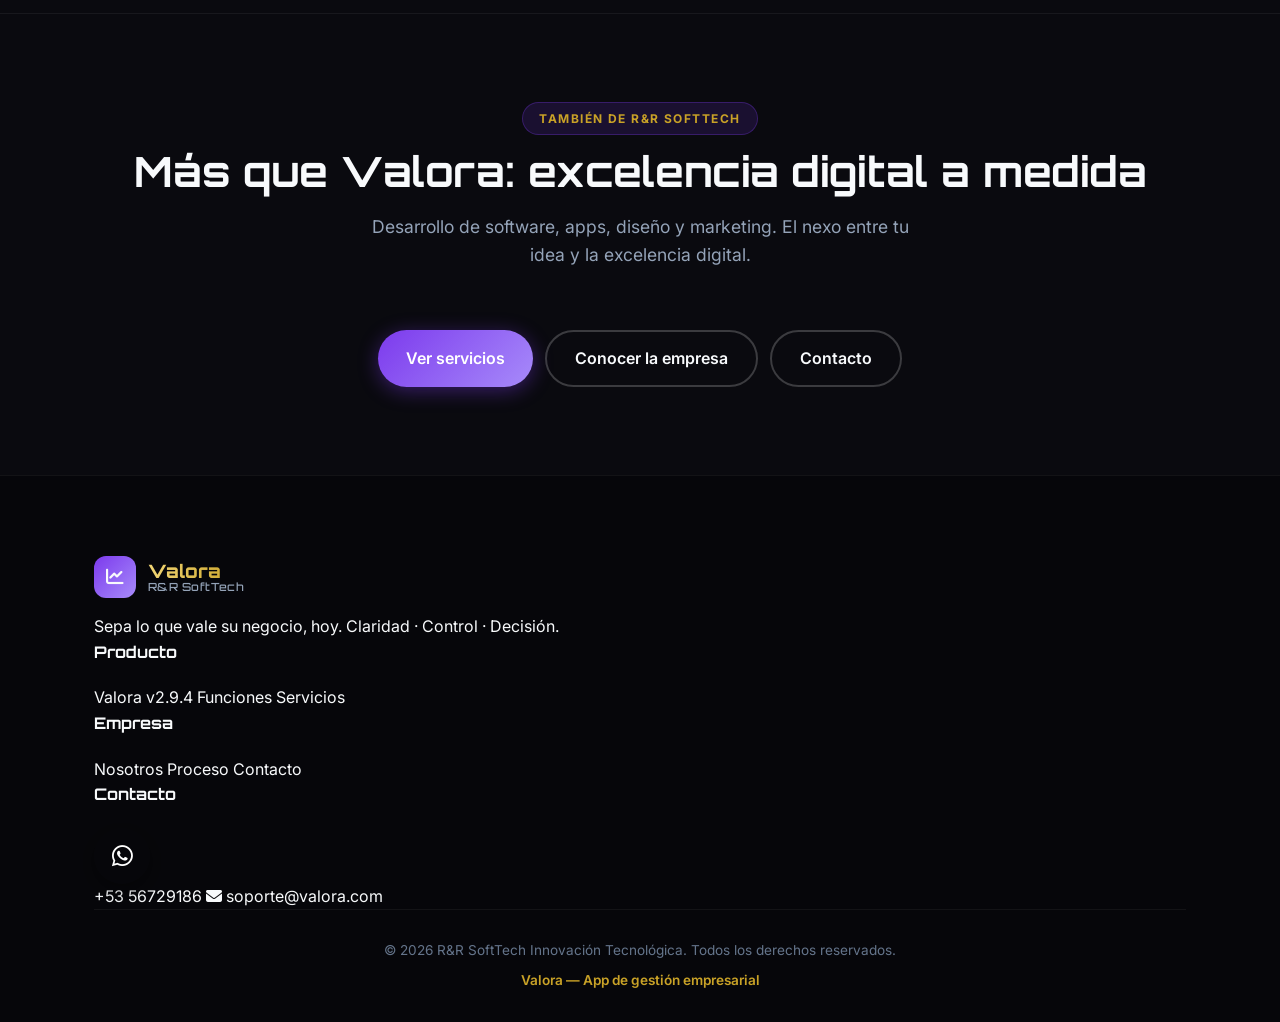
==== commit d8f580f5: "23" ====
--- a/index.html
+++ b/index.html
@@ -3,16 +3,18 @@
 <head>
     <meta charset="UTF-8">
     <meta name="viewport" content="width=device-width, initial-scale=1.0">
-    <meta name="description" content="R&R SoftTech - El nexo entre tu idea y la excelencia digital. Desarrollo de software, apps móviles, diseño y marketing digital en Pinar del Río, Cuba.">
-    <title>R&R SoftTech | Excelencia Digital</title>
+    <meta name="description" content="Valora v2.9.4 — App de gestión empresarial de R&R SoftTech. Inventario, caja, utilidad y control diario en CUP y USD. Sin internet. Pago único. Sepa lo que vale su negocio, hoy.">
+    <meta name="keywords" content="Valora, inventario, Cuba, R&R SoftTech, control de caja, IPV, software empresarial, Windows">
+    <title>Valora v2.9.4 | R&R SoftTech — Sepa lo que vale su negocio, hoy</title>
     <link rel="preconnect" href="https://fonts.googleapis.com">
     <link rel="preconnect" href="https://fonts.gstatic.com" crossorigin>
-    <link href="https://fonts.googleapis.com/css2?family=Orbitron:wght@400;500;600;700;800;900&family=Inter:wght@300;400;500;600;700&display=swap" rel="stylesheet">
+    <link href="https://fonts.googleapis.com/css2?family=Orbitron:wght@400;500;600;700;800;900&family=Inter:wght@300;400;500;600;700;800&display=swap" rel="stylesheet">
     <link rel="stylesheet" href="https://cdnjs.cloudflare.com/ajax/libs/font-awesome/6.5.1/css/all.min.css">
     <link href="https://unpkg.com/aos@2.3.1/dist/aos.css" rel="stylesheet">
     <link rel="stylesheet" href="css/styles.css">
+    <link rel="stylesheet" href="css/valora.css">
     <link rel="manifest" href="manifest.webmanifest">
-    <meta name="theme-color" content="#7c3aed">
+    <meta name="theme-color" content="#050b4a">
     <link rel="icon" type="image/png" href="assets/icons/icon-192.png">
     <link rel="apple-touch-icon" href="assets/icons/apple-touch-icon.png">
 </head>
@@ -22,206 +24,356 @@
 
     <nav class="navbar" id="navbar">
         <div class="nav-container">
-            <a href="index.html" class="logo">
-                <span class="logo-icon"><i class="fas fa-code"></i></span>
-                <span class="logo-text">R&R <span class="accent">SoftTech</span></span>
+            <a href="index.html" class="logo logo-dual">
+                <span class="logo-icon"><i class="fas fa-chart-line"></i></span>
+                <span class="logo-text">
+                    <span class="logo-valora">Valora</span>
+                    <span class="logo-rr">R&amp;R SoftTech</span>
+                </span>
             </a>
             <ul class="nav-links" id="nav-links">
                 <li><a href="index.html" class="nav-link active">Inicio</a></li>
+                <li><a href="#valora" class="nav-link">Valora</a></li>
+                <li><a href="#funciones" class="nav-link">Funciones</a></li>
                 <li><a href="servicios.html" class="nav-link">Servicios</a></li>
                 <li><a href="nosotros.html" class="nav-link">Nosotros</a></li>
-                <li><a href="proceso.html" class="nav-link">Proceso</a></li>
                 <li><a href="contacto.html" class="nav-link">Contacto</a></li>
             </ul>
             <div class="nav-actions">
                 <div class="lang-switcher">
-                    <a href="index.html" aria-label="Español" class="lang-btn active" title="Español">
-                        <span class="flag-es"></span> <span class="lang-code">ES</span>
-                    </a>
-                    <a href="en/index.html" aria-label="English" class="lang-btn" title="English">
-                        <span class="flag-us"></span> <span class="lang-code">EN</span>
-                    </a>
-                </div>
-                <a href="https://wa.me/5356729186" target="_blank" class="nav-cta">
-                    <i class="fab fa-whatsapp"></i> WhatsApp
+                    <a href="index.html" class="lang-btn active" title="Español"><span class="flag-es"></span> <span class="lang-code">ES</span></a>
+                    <a href="en/index.html" class="lang-btn" title="English"><span class="flag-us"></span> <span class="lang-code">EN</span></a>
+                </div>
+                <a href="https://wa.me/5356729186?text=Hola%2C%20quiero%20cotizar%20Valora%20v2.9.4" target="_blank" class="nav-cta">
+                    <i class="fab fa-whatsapp"></i> Cotizar Valora
                 </a>
             </div>
-            <button class="hamburger" id="hamburger" aria-label="Menú">
-                <span></span><span></span><span></span>
-            </button>
+            <button class="hamburger" id="hamburger" aria-label="Menú"><span></span><span></span><span></span></button>
         </div>
     </nav>
 
-    <section class="hero">
+    <section class="hero hero-valora">
         <div class="hero-bg">
             <div class="gradient-orb orb-1"></div>
             <div class="gradient-orb orb-2"></div>
-            <div class="gradient-orb orb-3"></div>
-        </div>
-        <div class="hero-content hero-split">
-            <div>
-                <div class="hero-badge" data-aos="fade-down">
-                    <i class="fas fa-bolt"></i> Innovación Tecnológica
-                </div>
-                <h1 class="hero-title" data-aos="fade-up" data-aos-delay="100">
-                    <span class="title-line">R&R SoftTech</span>
-                    <span class="title-slogan">El nexo entre tu idea y la <span class="gradient-text">excelencia digital</span></span>
+            <div class="gradient-orb orb-gold"></div>
+        </div>
+        <div class="hero-content hero-split hero-valora-split">
+            <div class="hero-copy">
+                <div class="hero-badge valora-badge" data-aos="fade-down">
+                    <i class="fas fa-rocket"></i> Producto estrella · v2.9.4
+                </div>
+                <h1 class="hero-title" data-aos="fade-up" data-aos-delay="80">
+                    <span class="title-brand">Valora</span>
+                    <span class="title-slogan">Sepa lo que vale su negocio, <span class="gradient-gold">hoy</span></span>
                 </h1>
-                <p class="hero-desc" data-aos="fade-up" data-aos-delay="200">
-                    Transformamos ideas en soluciones digitales de alto impacto. Desarrollo de software, aplicaciones móviles, diseño y marketing digital.
+                <p class="hero-desc" data-aos="fade-up" data-aos-delay="160">
+                    Más que un inventario: el control diario de ventas, costos, mermas, caja e IPV.
+                    Diseñado para el negocio cubano — <strong>CUP y USD</strong>, sin internet, pago único.
                 </p>
-                <div class="hero-buttons" data-aos="fade-up" data-aos-delay="300">
-                    <a href="servicios.html" class="btn btn-primary">
-                        <span>Explorar Servicios</span>
-                        <i class="fas fa-arrow-right"></i>
+                <div class="hero-pills" data-aos="fade-up" data-aos-delay="220">
+                    <span class="pill"><i class="fas fa-wallet"></i> Pago único</span>
+                    <span class="pill"><i class="fas fa-ban"></i> Sin internet</span>
+                    <span class="pill"><i class="fas fa-coins"></i> CUP + USD</span>
+                    <span class="pill"><i class="fas fa-desktop"></i> Windows 10/11</span>
+                </div>
+                <div class="hero-buttons" data-aos="fade-up" data-aos-delay="280">
+                    <a href="https://wa.me/5356729186?text=Hola%2C%20quiero%20cotizar%20Valora%20v2.9.4" target="_blank" class="btn btn-gold">
+                        <i class="fab fa-whatsapp"></i>
+                        <span>Solicitar cotización</span>
                     </a>
-                    <a href="https://wa.me/5356729186?text=Hola%20R%26R%20SoftTech" target="_blank" class="btn btn-secondary">
-                        <i class="fab fa-whatsapp"></i>
-                        <span>Contáctanos</span>
+                    <a href="#funciones" class="btn btn-secondary">
+                        <span>Ver funciones</span>
+                        <i class="fas fa-arrow-down"></i>
                     </a>
                 </div>
-                <div class="hero-stats" data-aos="fade-up" data-aos-delay="400">
-                    <div class="stat">
-                        <span class="stat-number" data-count="50">0</span>+
-                        <span class="stat-label">Proyectos</span>
+                <p class="hero-byline" data-aos="fade-up" data-aos-delay="340">
+                    Por <strong>R&amp;R SoftTech</strong> · Innovación Tecnológica · WhatsApp +53 56729186
+                </p>
+            </div>
+            <div class="hero-visual" data-aos="fade-left" data-aos-delay="200">
+                <div class="hero-robot-frame">
+                    <img src="assets/valora-hero-robot.jpg" alt="Valora — asistente digital de control empresarial" class="hero-robot-img">
+                    <div class="hero-glow"></div>
+                </div>
+            </div>
+        </div>
+        <div class="hero-scroll">
+            <a href="#problema"><i class="fas fa-chevron-down"></i></a>
+        </div>
+    </section>
+
+    <section class="section problem-section" id="problema">
+        <div class="container">
+            <div class="problem-grid">
+                <div class="problem-copy" data-aos="fade-right">
+                    <span class="section-tag">El problema</span>
+                    <h2 class="section-title">
+                        ¿Cansado de <span class="text-danger">perder dinero</span><br>
+                        por no controlar tu negocio?
+                    </h2>
+                    <p class="section-lead">
+                        Cada día sin cifras claras es una decisión a ciegas. Valora te dice, al cierre,
+                        cuánto vendiste, cuánto gastaste y cuánto ganaste — en CUP, con USD de referencia.
+                    </p>
+                    <ul class="check-list">
+                        <li><i class="fas fa-check-circle"></i> Existencias, ventas y mermas en un solo lugar</li>
+                        <li><i class="fas fa-check-circle"></i> Cierre de caja e IPV listos para imprimir en Word</li>
+                        <li><i class="fas fa-check-circle"></i> Utilidad bruta y neta sin hojas de cálculo eternas</li>
+                        <li><i class="fas fa-check-circle"></i> Tus datos en tu PC — sin depender de la nube</li>
+                    </ul>
+                </div>
+                <div class="problem-visual" data-aos="fade-left">
+                    <img src="assets/valora-robot-desk.jpg" alt="Control digital con Valora" class="rounded-img shadow-glow-gold">
+                </div>
+            </div>
+        </div>
+    </section>
+
+    <section class="section valora-strip" id="valora">
+        <div class="container">
+            <div class="strip-inner" data-aos="zoom-in">
+                <img src="assets/valora-splash-brand.jpg" alt="Valora — Sepa lo que vale su negocio, hoy" class="strip-brand-img">
+                <div class="strip-meta">
+                    <span class="version-chip">v2.9.4</span>
+                    <h2>App de gestión empresarial</h2>
+                    <p>Claridad · Control · Decisión</p>
+                </div>
+            </div>
+        </div>
+    </section>
+
+    <section class="section audience-section">
+        <div class="container">
+            <div class="section-header center" data-aos="fade-up">
+                <span class="section-tag">Un sistema para tu tipo de negocio</span>
+                <h2 class="section-title">Hecho para quien vende todos los días</h2>
+                <p class="section-lead">Paladares, restaurantes, almacenes, tiendas, cafeterías y comercios.</p>
+            </div>
+            <div class="audience-grid">
+                <div class="audience-card" data-aos="fade-up" data-aos-delay="0"><i class="fas fa-utensils"></i><span>Paladares</span></div>
+                <div class="audience-card" data-aos="fade-up" data-aos-delay="50"><i class="fas fa-concierge-bell"></i><span>Restaurantes</span></div>
+                <div class="audience-card" data-aos="fade-up" data-aos-delay="100"><i class="fas fa-warehouse"></i><span>Almacenes</span></div>
+                <div class="audience-card" data-aos="fade-up" data-aos-delay="150"><i class="fas fa-store"></i><span>Tiendas</span></div>
+                <div class="audience-card" data-aos="fade-up" data-aos-delay="200"><i class="fas fa-coffee"></i><span>Cafeterías</span></div>
+                <div class="audience-card" data-aos="fade-up" data-aos-delay="250"><i class="fas fa-shopping-bag"></i><span>Comercios</span></div>
+            </div>
+        </div>
+    </section>
+
+    <section class="section features-section" id="funciones">
+        <div class="container">
+            <div class="section-header center" data-aos="fade-up">
+                <span class="section-tag">¿Qué puedes controlar?</span>
+                <h2 class="section-title">Todo lo que importa, en una sola app</h2>
+            </div>
+            <div class="features-grid">
+                <article class="feature-card" data-aos="fade-up" data-aos-delay="0">
+                    <div class="feature-icon"><i class="fas fa-boxes-stacked"></i></div>
+                    <h3>Inventario inteligente</h3>
+                    <p>Entradas, salidas de almacén a tienda, existencias por producto y alertas de vencimiento.</p>
+                </article>
+                <article class="feature-card" data-aos="fade-up" data-aos-delay="60">
+                    <div class="feature-icon"><i class="fas fa-cash-register"></i></div>
+                    <h3>Control de ventas</h3>
+                    <p>Registra cada venta y mira el importe del día y del mes en CUP, con el USD de referencia.</p>
+                </article>
+                <article class="feature-card" data-aos="fade-up" data-aos-delay="120">
+                    <div class="feature-icon"><i class="fas fa-chart-pie"></i></div>
+                    <h3>Costos y utilidad</h3>
+                    <p>Precio de costo y de venta por producto. La utilidad bruta aparece sola.</p>
+                </article>
+                <article class="feature-card" data-aos="fade-up" data-aos-delay="180">
+                    <div class="feature-icon"><i class="fas fa-receipt"></i></div>
+                    <h3>Control de gastos</h3>
+                    <p>Salarios, electricidad, transporte, impuestos y más. Conoce tu utilidad neta del mes.</p>
+                </article>
+                <article class="feature-card" data-aos="fade-up" data-aos-delay="240">
+                    <div class="feature-icon"><i class="fas fa-triangle-exclamation"></i></div>
+                    <h3>Menos pérdidas y mermas</h3>
+                    <p>Registra las mermas valoradas al costo y llévalas a gastos con un solo botón.</p>
+                </article>
+                <article class="feature-card" data-aos="fade-up" data-aos-delay="300">
+                    <div class="feature-icon"><i class="fas fa-file-invoice-dollar"></i></div>
+                    <h3>Cierre de caja e IPV</h3>
+                    <p>Apertura de turno, cierre en CUP y USD, e IPV del día listo para imprimir en Word.</p>
+                </article>
+                <article class="feature-card" data-aos="fade-up" data-aos-delay="360">
+                    <div class="feature-icon"><i class="fas fa-server"></i></div>
+                    <h3>Funciona sin internet</h3>
+                    <p>Tus datos viven en tu computadora. Vendes y controlas aunque no haya conexión.</p>
+                </article>
+                <article class="feature-card" data-aos="fade-up" data-aos-delay="420">
+                    <div class="feature-icon"><i class="fas fa-file-excel"></i></div>
+                    <h3>Reportes Word y Excel</h3>
+                    <p>Imprime y exporta informes. Importa tu catálogo de productos desde Excel.</p>
+                </article>
+            </div>
+        </div>
+    </section>
+
+    <section class="section cuba-section">
+        <div class="container">
+            <div class="cuba-grid">
+                <div class="cuba-visual" data-aos="fade-right">
+                    <img src="assets/valora-robot-action.jpg" alt="Valora en acción" class="rounded-img">
+                </div>
+                <div class="cuba-copy" data-aos="fade-left">
+                    <span class="section-tag">Pensado para Cuba</span>
+                    <h2 class="section-title">Tu moneda, tu tasa, tu equipo</h2>
+                    <div class="cuba-points">
+                        <div class="cuba-point">
+                            <i class="fas fa-money-bill-wave"></i>
+                            <div>
+                                <h4>Tu moneda, tu tasa</h4>
+                                <p>CUP como moneda principal. USD de referencia con la tasa que tú fijas. Cambiar la tasa no altera lo ya vendido.</p>
+                            </div>
+                        </div>
+                        <div class="cuba-point">
+                            <i class="fas fa-hard-drive"></i>
+                            <div>
+                                <h4>Sin depender de internet</h4>
+                                <p>Instalación local en Windows 10/11. Tus datos quedan en tu equipo. Respaldo con un clic desde Administración.</p>
+                            </div>
+                        </div>
+                        <div class="cuba-point">
+                            <i class="fas fa-shield-halved"></i>
+                            <div>
+                                <h4>Control y seguridad</h4>
+                                <p>Roles Administrador y Usuario. Contraseñas cifradas. Bloqueo tras intentos fallidos. Bitácora de auditoría.</p>
+                            </div>
+                        </div>
                     </div>
-                    <div class="stat">
-                        <span class="stat-number" data-count="30">0</span>+
-                        <span class="stat-label">Clientes</span>
+                </div>
+            </div>
+        </div>
+    </section>
+
+    <section class="section steps-section">
+        <div class="container">
+            <div class="section-header center" data-aos="fade-up">
+                <span class="section-tag">Simple desde el primer día</span>
+                <h2 class="section-title">Tres pasos y tu negocio queda controlado</h2>
+            </div>
+            <div class="steps-row">
+                <div class="step-card" data-aos="fade-up" data-aos-delay="0">
+                    <div class="step-num">1</div>
+                    <h3>Instala y configura</h3>
+                    <p>Crea el administrador, define la tasa CUP/USD y carga tus productos (o impórtalos desde Excel).</p>
+                </div>
+                <div class="step-connector" data-aos="fade-up" data-aos-delay="80"></div>
+                <div class="step-card" data-aos="fade-up" data-aos-delay="120">
+                    <div class="step-num">2</div>
+                    <h3>Opera el día a día</h3>
+                    <p>Abre turno, registra entradas, ventas y mermas. El sistema calcula importes y utilidad en tiempo real.</p>
+                </div>
+                <div class="step-connector" data-aos="fade-up" data-aos-delay="180"></div>
+                <div class="step-card" data-aos="fade-up" data-aos-delay="240">
+                    <div class="step-num">3</div>
+                    <h3>Cierra e imprime</h3>
+                    <p>Cierra la caja, revisa diferencias y genera el IPV del día en Word o Excel listo para archivar.</p>
+                </div>
+            </div>
+        </div>
+    </section>
+
+    <section class="section gallery-section">
+        <div class="container">
+            <div class="section-header center" data-aos="fade-up">
+                <span class="section-tag">Identidad Valora</span>
+                <h2 class="section-title">La inteligencia que cuida tu negocio</h2>
+            </div>
+            <div class="gallery-grid">
+                <figure class="gallery-item large" data-aos="zoom-in">
+                    <img src="assets/rr-robot-hologram.jpg" alt="R&amp;R SoftTech — Innovación Tecnológica">
+                    <figcaption>R&amp;R SoftTech · Innovación Tecnológica</figcaption>
+                </figure>
+                <figure class="gallery-item" data-aos="zoom-in" data-aos-delay="80">
+                    <img src="assets/valora-robot-stand.jpg" alt="Asistente Valora">
+                </figure>
+                <figure class="gallery-item" data-aos="zoom-in" data-aos-delay="140">
+                    <img src="assets/valora-robot-portrait.jpg" alt="Detalle Valora">
+                </figure>
+            </div>
+        </div>
+    </section>
+
+    <section class="section cta-valora">
+        <div class="container">
+            <div class="cta-box" data-aos="zoom-in">
+                <div class="cta-robot">
+                    <img src="assets/valora-robot-transparent.png" alt="Valora">
+                </div>
+                <div class="cta-copy">
+                    <span class="version-chip">Valora v2.9.4</span>
+                    <h2>Solicita tu cotización hoy mismo</h2>
+                    <p>Pago único · Sin mensualidades · Instalación en tu PC · Soporte por WhatsApp</p>
+                    <div class="cta-actions">
+                        <a href="https://wa.me/5356729186?text=Hola%2C%20quiero%20cotizar%20Valora%20v2.9.4" target="_blank" class="btn btn-gold btn-lg">
+                            <i class="fab fa-whatsapp"></i> WhatsApp +53 56729186
+                        </a>
+                        <a href="mailto:soporte@valora.com" class="btn btn-secondary btn-lg">
+                            <i class="fas fa-envelope"></i> soporte@valora.com
+                        </a>
                     </div>
-                    <div class="stat">
-                        <span class="stat-number" data-count="5">0</span>+
-                        <span class="stat-label">Años</span>
+                    <p class="cta-slogan">Sepa lo que vale su negocio, hoy.</p>
+                </div>
+            </div>
+        </div>
+    </section>
+
+    <section class="section services-teaser">
+        <div class="container">
+            <div class="section-header center" data-aos="fade-up">
+                <span class="section-tag">También de R&amp;R SoftTech</span>
+                <h2 class="section-title">Más que Valora: excelencia digital a medida</h2>
+                <p class="section-lead">Desarrollo de software, apps, diseño y marketing. El nexo entre tu idea y la excelencia digital.</p>
+            </div>
+            <div class="teaser-actions" data-aos="fade-up">
+                <a href="servicios.html" class="btn btn-primary">Ver servicios</a>
+                <a href="nosotros.html" class="btn btn-secondary">Conocer la empresa</a>
+                <a href="contacto.html" class="btn btn-secondary">Contacto</a>
+            </div>
+        </div>
+    </section>
+
+    <footer class="footer">
+        <div class="container">
+            <div class="footer-grid">
+                <div class="footer-brand">
+                    <div class="logo logo-dual">
+                        <span class="logo-icon"><i class="fas fa-chart-line"></i></span>
+                        <span class="logo-text">
+                            <span class="logo-valora">Valora</span>
+                            <span class="logo-rr">R&amp;R SoftTech</span>
+                        </span>
                     </div>
-                </div>
-            </div>
-            <div class="robot-hero" data-aos="fade-left" data-aos-delay="200">
-                <img src="assets/4.webp" alt="Mascota R&R SoftTech - Robot tecnológico">
-                <div class="robot-badge">¡Tu aliado digital!</div>
-            </div>
-        </div>
-    </section>
-
-    <section class="services">
-        <div class="container">
-            <div class="section-header" data-aos="fade-up">
-                <span class="section-tag">Lo que hacemos</span>
-                <h2 class="section-title">Soluciones <span class="gradient-text">Digitales</span></h2>
-                <p class="section-desc">Servicios integrales para llevar tu negocio al siguiente nivel tecnológico.</p>
-            </div>
-            <div class="services-grid">
-                <div class="service-card" data-aos="fade-up" data-aos-delay="100">
-                    <div class="service-icon"><i class="fas fa-laptop-code"></i></div>
-                    <h3>Desarrollo de Software</h3>
-                    <p>Aplicaciones web y de escritorio a medida, sistemas empresariales y soluciones personalizadas.</p>
-                    <div class="card-glow"></div>
-                </div>
-                <div class="service-card" data-aos="fade-up" data-aos-delay="150">
-                    <div class="service-icon"><i class="fas fa-mobile-alt"></i></div>
-                    <h3>Apps Móviles</h3>
-                    <p>Desarrollo nativo e híbrido para iOS y Android con experiencias fluidas y modernas.</p>
-                    <div class="card-glow"></div>
-                </div>
-                <div class="service-card" data-aos="fade-up" data-aos-delay="200">
-                    <div class="service-icon"><i class="fas fa-palette"></i></div>
-                    <h3>Diseño & Branding</h3>
-                    <p>Logos, identidad visual, UI/UX y material gráfico que conecta con tu audiencia.</p>
-                    <div class="card-glow"></div>
-                </div>
-            </div>
-            <div style="text-align:center;margin-top:48px;" data-aos="fade-up">
-                <a href="servicios.html" class="btn btn-primary">
-                    <span>Ver todos los servicios</span>
-                    <i class="fas fa-arrow-right"></i>
-                </a>
-            </div>
-        </div>
-    </section>
-
-    <!-- Robot showcase -->
-    <section class="about" style="padding:80px 0;">
-        <div class="container">
-            <div class="robot-section">
-                <div class="robot-img-wrap" data-aos="fade-right">
-                    <img src="assets/8.webp" alt="Robot R&R SoftTech trabajando en circuitos">
-                </div>
-                <div data-aos="fade-left">
-                    <span class="section-tag">Nuestro Mascota</span>
-                    <h2 class="section-title">Conoce a nuestro <span class="gradient-text">robot</span></h2>
-                    <p style="color:var(--text-secondary);margin-bottom:16px;line-height:1.7;">
-                        Nuestro personaje representa la esencia de R&R SoftTech: tecnología con corazón, precisión y creatividad. Está siempre listo para transformar ideas en soluciones digitales de excelencia.
-                    </p>
-                    <p style="color:var(--text-secondary);line-height:1.7;">
-                        Desde el taller hasta el futuro, nuestro robot es el símbolo de la innovación que ofrecemos a cada cliente.
-                    </p>
-                </div>
-            </div>
-        </div>
-    </section>
-
-    <section class="cta-banner">
-        <div class="container">
-            <div class="cta-content" data-aos="zoom-in">
-                <h2>¿Listo para llevar tu idea al siguiente nivel?</h2>
-                <p>Hablemos de tu proyecto. La primera consulta es gratuita.</p>
-                <a href="https://wa.me/5356729186?text=Hola%20R%26R%20SoftTech,%20quiero%20agendar%20una%20consulta%20gratuita" target="_blank" class="btn btn-primary btn-large">
-                    <i class="fab fa-whatsapp"></i>
-                    <span>Agendar Consulta Gratis</span>
-                </a>
-            </div>
-        </div>
-    </section>
-
-    <footer class="footer">
-        <div class="container">
-            <div class="footer-content">
-                <div class="footer-brand">
-                    <a href="index.html" class="logo">
-                        <span class="logo-icon"><i class="fas fa-code"></i></span>
-                        <span class="logo-text">R&R <span class="accent">SoftTech</span></span>
-                    </a>
-                    <p class="footer-slogan">"El nexo entre tu idea y la excelencia digital."</p>
+                    <p>Sepa lo que vale su negocio, hoy. Claridad · Control · Decisión.</p>
                 </div>
                 <div class="footer-links">
-                    <h4>Enlaces</h4>
-                    <ul>
-                        <li><a href="index.html">Inicio</a></li>
-                        <li><a href="servicios.html">Servicios</a></li>
-                        <li><a href="nosotros.html">Nosotros</a></li>
-                        <li><a href="contacto.html">Contacto</a></li>
-                    </ul>
-                </div>
-                <div class="footer-services">
-                    <h4>Servicios</h4>
-                    <ul>
-                        <li>Software a Medida</li>
-                        <li>Apps Móviles</li>
-                        <li>Diseño & Logos</li>
-                        <li>Marketing Digital</li>
-                    </ul>
-                </div>
-                <div class="footer-contact">
+                    <h4>Producto</h4>
+                    <a href="#valora">Valora v2.9.4</a>
+                    <a href="#funciones">Funciones</a>
+                    <a href="servicios.html">Servicios</a>
+                </div>
+                <div class="footer-links">
+                    <h4>Empresa</h4>
+                    <a href="nosotros.html">Nosotros</a>
+                    <a href="proceso.html">Proceso</a>
+                    <a href="contacto.html">Contacto</a>
+                </div>
+                <div class="footer-links">
                     <h4>Contacto</h4>
-                    <p><i class="fas fa-map-marker-alt"></i> Pinar del Río, Cuba</p>
-                    <p><i class="fas fa-phone"></i> +53 56729186</p>
-                    <p><i class="fab fa-whatsapp"></i> +53 56729186</p>
+                    <a href="https://wa.me/5356729186" target="_blank"><i class="fab fa-whatsapp"></i> +53 56729186</a>
+                    <a href="mailto:soporte@valora.com"><i class="fas fa-envelope"></i> soporte@valora.com</a>
                 </div>
             </div>
             <div class="footer-bottom">
-                <p>&copy; 2025 R&R SoftTech. Todos los derechos reservados.</p>
+                <p>© 2026 R&amp;R SoftTech Innovación Tecnológica. Todos los derechos reservados.</p>
+                <p class="footer-product">Valora — App de gestión empresarial</p>
             </div>
         </div>
     </footer>
-
-    <div class="fab-group" role="group" aria-label="Contacto rápido">
-        <a href="tel:+5356729186" class="fab fab-call" aria-label="Llamar ahora" title="Llamar ahora"><i class="fas fa-phone-alt"></i></a>
-        <a href="https://wa.me/5356729186?text=Hola%20R%26R%20SoftTech" target="_blank" rel="noopener" class="fab fab-whatsapp" aria-label="Escribir por WhatsApp" title="Escribir por WhatsApp"><i class="fab fa-whatsapp"></i></a>
-    </div>
-    <button class="install-btn" id="install-btn" type="button"><i class="fas fa-download"></i> <span>Descargar app</span></button>
-
-    <button class="back-to-top" id="back-to-top" aria-label="Volver arriba">
-        <i class="fas fa-chevron-up"></i>
-    </button>
 
     <script src="https://unpkg.com/aos@2.3.1/dist/aos.js"></script>
     <script src="js/script.js"></script>
--- a/css/valora.css
+++ b/css/valora.css
@@ -0,0 +1,498 @@
+/* ========================================
+   Valora v2.9.4 — Premium product layer
+   Navy · Gold · Cyan on R&R SoftTech base
+   ======================================== */
+
+:root {
+    --valora-navy: #050b4a;
+    --valora-navy-2: #0d1a7a;
+    --valora-gold: #c9a227;
+    --valora-gold-light: #f2d675;
+    --valora-cyan: #00c2e0;
+    --valora-blue: #3b6cff;
+}
+
+/* Dual logo */
+.logo-dual .logo-text {
+    display: flex;
+    flex-direction: column;
+    line-height: 1.15;
+}
+.logo-valora {
+    font-family: var(--font-display);
+    font-weight: 800;
+    font-size: 1.15rem;
+    background: linear-gradient(90deg, var(--valora-gold-light), var(--valora-gold));
+    -webkit-background-clip: text;
+    background-clip: text;
+    color: transparent;
+}
+.logo-rr {
+    font-size: 0.7rem;
+    font-weight: 500;
+    color: var(--text-secondary);
+    letter-spacing: 0.04em;
+}
+
+/* Hero Valora */
+.hero-valora {
+    min-height: 100vh;
+    padding-top: calc(var(--nav-height) + 2rem);
+}
+.hero-valora-split {
+    display: grid;
+    grid-template-columns: 1.1fr 0.9fr;
+    gap: 3rem;
+    align-items: center;
+    max-width: 1200px;
+    margin: 0 auto;
+    padding: 0 1.5rem;
+}
+.valora-badge {
+    background: linear-gradient(135deg, rgba(201, 162, 39, 0.2), rgba(59, 108, 255, 0.15));
+    border: 1px solid rgba(201, 162, 39, 0.45);
+    color: var(--valora-gold-light);
+}
+.title-brand {
+    display: block;
+    font-family: var(--font-display);
+    font-size: clamp(3rem, 8vw, 5.5rem);
+    font-weight: 900;
+    letter-spacing: -0.02em;
+    background: linear-gradient(135deg, #fff 10%, var(--valora-gold-light) 50%, var(--valora-gold) 100%);
+    -webkit-background-clip: text;
+    background-clip: text;
+    color: transparent;
+    margin-bottom: 0.35rem;
+}
+.gradient-gold {
+    background: linear-gradient(90deg, var(--valora-gold-light), var(--valora-cyan));
+    -webkit-background-clip: text;
+    background-clip: text;
+    color: transparent;
+}
+.orb-gold {
+    background: radial-gradient(circle, rgba(201, 162, 39, 0.35) 0%, transparent 70%);
+    width: 420px;
+    height: 420px;
+    top: 20%;
+    right: 5%;
+}
+.hero-pills {
+    display: flex;
+    flex-wrap: wrap;
+    gap: 0.6rem;
+    margin: 1.25rem 0 1.5rem;
+}
+.pill {
+    display: inline-flex;
+    align-items: center;
+    gap: 0.4rem;
+    padding: 0.4rem 0.85rem;
+    border-radius: 999px;
+    font-size: 0.8rem;
+    font-weight: 600;
+    background: rgba(255, 255, 255, 0.06);
+    border: 1px solid rgba(255, 255, 255, 0.12);
+    color: var(--text-secondary);
+}
+.pill i { color: var(--valora-gold); }
+.btn-gold {
+    display: inline-flex;
+    align-items: center;
+    gap: 0.6rem;
+    padding: 0.95rem 1.6rem;
+    border-radius: 12px;
+    font-weight: 700;
+    background: linear-gradient(135deg, var(--valora-gold) 0%, #e8c547 50%, var(--valora-gold) 100%);
+    color: #1a1200;
+    box-shadow: 0 8px 32px rgba(201, 162, 39, 0.35);
+    transition: var(--transition);
+}
+.btn-gold:hover {
+    transform: translateY(-2px);
+    box-shadow: 0 12px 40px rgba(201, 162, 39, 0.5);
+}
+.btn-lg { padding: 1.1rem 1.8rem; font-size: 1.05rem; }
+.hero-byline {
+    margin-top: 1.5rem;
+    font-size: 0.85rem;
+    color: var(--text-muted);
+}
+.hero-robot-frame {
+    position: relative;
+    border-radius: 24px;
+    overflow: hidden;
+    border: 1px solid rgba(201, 162, 39, 0.25);
+    box-shadow: 0 20px 60px rgba(0, 0, 0, 0.5), 0 0 80px rgba(59, 108, 255, 0.15);
+}
+.hero-robot-img {
+    width: 100%;
+    height: auto;
+    display: block;
+}
+.hero-glow {
+    position: absolute;
+    inset: 0;
+    background: linear-gradient(180deg, transparent 60%, rgba(5, 11, 74, 0.4) 100%);
+    pointer-events: none;
+}
+
+/* Sections shared */
+.section { padding: 5.5rem 0; }
+.container { max-width: 1140px; margin: 0 auto; padding: 0 1.5rem; }
+.section-tag {
+    display: inline-block;
+    font-size: 0.75rem;
+    font-weight: 700;
+    letter-spacing: 0.12em;
+    text-transform: uppercase;
+    color: var(--valora-gold);
+    margin-bottom: 0.75rem;
+}
+.section-title {
+    font-family: var(--font-display);
+    font-size: clamp(1.75rem, 4vw, 2.6rem);
+    font-weight: 700;
+    line-height: 1.2;
+    margin-bottom: 1rem;
+}
+.section-lead {
+    font-size: 1.1rem;
+    color: var(--text-secondary);
+    max-width: 560px;
+}
+.section-header.center { text-align: center; }
+.section-header.center .section-lead { margin: 0 auto; }
+.text-danger { color: #f87171; }
+
+/* Problem */
+.problem-grid {
+    display: grid;
+    grid-template-columns: 1fr 1fr;
+    gap: 3rem;
+    align-items: center;
+}
+.check-list { margin-top: 1.5rem; }
+.check-list li {
+    display: flex;
+    align-items: flex-start;
+    gap: 0.75rem;
+    margin-bottom: 0.85rem;
+    color: var(--text-secondary);
+}
+.check-list i { color: #34d399; margin-top: 0.2rem; }
+.rounded-img {
+    border-radius: 20px;
+    width: 100%;
+    object-fit: cover;
+}
+.shadow-glow-gold {
+    box-shadow: 0 16px 50px rgba(201, 162, 39, 0.2);
+}
+
+/* Brand strip */
+.valora-strip { padding: 3rem 0; }
+.strip-inner {
+    background: linear-gradient(135deg, var(--valora-navy) 0%, #0a1555 100%);
+    border: 1px solid rgba(201, 162, 39, 0.3);
+    border-radius: 24px;
+    overflow: hidden;
+    display: grid;
+    grid-template-columns: 1.4fr 0.8fr;
+    align-items: center;
+}
+.strip-brand-img {
+    width: 100%;
+    height: auto;
+    display: block;
+}
+.strip-meta {
+    padding: 2rem;
+    text-align: center;
+}
+.strip-meta h2 {
+    font-family: var(--font-display);
+    font-size: 1.4rem;
+    margin: 0.75rem 0 0.35rem;
+}
+.strip-meta p { color: var(--text-secondary); font-size: 0.95rem; }
+.version-chip {
+    display: inline-block;
+    padding: 0.3rem 0.85rem;
+    border-radius: 999px;
+    font-size: 0.75rem;
+    font-weight: 800;
+    letter-spacing: 0.06em;
+    background: rgba(201, 162, 39, 0.2);
+    color: var(--valora-gold-light);
+    border: 1px solid rgba(201, 162, 39, 0.4);
+}
+
+/* Audience */
+.audience-grid {
+    display: grid;
+    grid-template-columns: repeat(6, 1fr);
+    gap: 1rem;
+    margin-top: 2.5rem;
+}
+.audience-card {
+    background: var(--bg-card);
+    border: 1px solid rgba(255, 255, 255, 0.06);
+    border-radius: 16px;
+    padding: 1.5rem 0.75rem;
+    text-align: center;
+    transition: var(--transition);
+}
+.audience-card:hover {
+    border-color: rgba(201, 162, 39, 0.4);
+    transform: translateY(-4px);
+    box-shadow: var(--shadow-glow);
+}
+.audience-card i {
+    font-size: 1.6rem;
+    color: var(--valora-gold);
+    margin-bottom: 0.6rem;
+    display: block;
+}
+.audience-card span {
+    font-size: 0.85rem;
+    font-weight: 600;
+    color: var(--text-secondary);
+}
+
+/* Features */
+.features-grid {
+    display: grid;
+    grid-template-columns: repeat(4, 1fr);
+    gap: 1.25rem;
+    margin-top: 2.5rem;
+}
+.feature-card {
+    background: var(--bg-card);
+    border: 1px solid rgba(255, 255, 255, 0.06);
+    border-radius: 18px;
+    padding: 1.6rem;
+    transition: var(--transition);
+}
+.feature-card:hover {
+    border-color: rgba(59, 108, 255, 0.4);
+    background: var(--bg-card-hover);
+    transform: translateY(-3px);
+}
+.feature-icon {
+    width: 48px;
+    height: 48px;
+    border-radius: 12px;
+    display: flex;
+    align-items: center;
+    justify-content: center;
+    background: linear-gradient(135deg, rgba(59, 108, 255, 0.2), rgba(201, 162, 39, 0.15));
+    color: var(--valora-cyan);
+    font-size: 1.2rem;
+    margin-bottom: 1rem;
+}
+.feature-card h3 {
+    font-size: 1.05rem;
+    font-weight: 700;
+    margin-bottom: 0.5rem;
+}
+.feature-card p {
+    font-size: 0.9rem;
+    color: var(--text-secondary);
+    line-height: 1.55;
+}
+
+/* Cuba */
+.cuba-grid {
+    display: grid;
+    grid-template-columns: 0.9fr 1.1fr;
+    gap: 3rem;
+    align-items: center;
+}
+.cuba-points { margin-top: 1.5rem; }
+.cuba-point {
+    display: flex;
+    gap: 1rem;
+    margin-bottom: 1.5rem;
+}
+.cuba-point > i {
+    flex-shrink: 0;
+    width: 44px;
+    height: 44px;
+    border-radius: 12px;
+    display: flex;
+    align-items: center;
+    justify-content: center;
+    background: rgba(201, 162, 39, 0.15);
+    color: var(--valora-gold);
+}
+.cuba-point h4 {
+    font-size: 1.05rem;
+    margin-bottom: 0.25rem;
+}
+.cuba-point p {
+    font-size: 0.9rem;
+    color: var(--text-secondary);
+}
+
+/* Steps */
+.steps-row {
+    display: flex;
+    align-items: stretch;
+    justify-content: center;
+    gap: 0.5rem;
+    margin-top: 2.5rem;
+    flex-wrap: wrap;
+}
+.step-card {
+    flex: 1;
+    min-width: 220px;
+    max-width: 300px;
+    background: var(--bg-card);
+    border: 1px solid rgba(255, 255, 255, 0.08);
+    border-radius: 18px;
+    padding: 1.75rem;
+    text-align: center;
+}
+.step-num {
+    width: 48px;
+    height: 48px;
+    margin: 0 auto 1rem;
+    border-radius: 50%;
+    display: flex;
+    align-items: center;
+    justify-content: center;
+    font-family: var(--font-display);
+    font-weight: 800;
+    font-size: 1.25rem;
+    background: linear-gradient(135deg, var(--valora-blue), var(--valora-navy-2));
+    color: #fff;
+    border: 2px solid rgba(201, 162, 39, 0.5);
+}
+.step-card h3 { margin-bottom: 0.5rem; font-size: 1.1rem; }
+.step-card p { font-size: 0.9rem; color: var(--text-secondary); }
+.step-connector {
+    width: 40px;
+    height: 2px;
+    background: linear-gradient(90deg, transparent, var(--valora-gold), transparent);
+    align-self: center;
+    display: none;
+}
+@media (min-width: 900px) {
+    .step-connector { display: block; }
+}
+
+/* Gallery */
+.gallery-grid {
+    display: grid;
+    grid-template-columns: 1.4fr 1fr 1fr;
+    gap: 1rem;
+    margin-top: 2rem;
+}
+.gallery-item {
+    border-radius: 18px;
+    overflow: hidden;
+    border: 1px solid rgba(255, 255, 255, 0.08);
+    position: relative;
+    background: #000;
+}
+.gallery-item img {
+    width: 100%;
+    height: 100%;
+    object-fit: cover;
+    min-height: 280px;
+    transition: transform 0.5s ease;
+}
+.gallery-item:hover img { transform: scale(1.04); }
+.gallery-item.large img { min-height: 360px; }
+.gallery-item figcaption {
+    position: absolute;
+    bottom: 0;
+    left: 0;
+    right: 0;
+    padding: 1rem;
+    background: linear-gradient(transparent, rgba(0,0,0,0.85));
+    font-size: 0.85rem;
+    font-weight: 600;
+    color: var(--valora-gold-light);
+}
+
+/* CTA */
+.cta-valora { padding-bottom: 4rem; }
+.cta-box {
+    display: grid;
+    grid-template-columns: 0.7fr 1.3fr;
+    gap: 2rem;
+    align-items: center;
+    background: linear-gradient(135deg, var(--valora-navy) 0%, #0a1555 60%, #12122a 100%);
+    border: 1px solid rgba(201, 162, 39, 0.35);
+    border-radius: 28px;
+    padding: 2.5rem;
+    overflow: hidden;
+}
+.cta-robot img {
+    max-height: 360px;
+    width: auto;
+    margin: 0 auto;
+    filter: drop-shadow(0 0 40px rgba(59, 108, 255, 0.4));
+}
+.cta-copy h2 {
+    font-family: var(--font-display);
+    font-size: clamp(1.5rem, 3vw, 2.1rem);
+    margin: 0.75rem 0 0.5rem;
+}
+.cta-copy > p { color: var(--text-secondary); margin-bottom: 1.25rem; }
+.cta-actions {
+    display: flex;
+    flex-wrap: wrap;
+    gap: 0.75rem;
+    margin-bottom: 1rem;
+}
+.cta-slogan {
+    font-style: italic;
+    color: var(--valora-gold-light);
+    font-weight: 600;
+}
+
+/* Services teaser */
+.services-teaser {
+    border-top: 1px solid rgba(255, 255, 255, 0.06);
+}
+.teaser-actions {
+    display: flex;
+    flex-wrap: wrap;
+    gap: 0.75rem;
+    justify-content: center;
+    margin-top: 2rem;
+}
+
+/* Footer tweaks */
+.footer-product {
+    color: var(--valora-gold);
+    font-weight: 600;
+    font-size: 0.85rem;
+}
+
+/* Responsive */
+@media (max-width: 992px) {
+    .hero-valora-split,
+    .problem-grid,
+    .cuba-grid,
+    .strip-inner,
+    .cta-box,
+    .gallery-grid {
+        grid-template-columns: 1fr;
+    }
+    .features-grid { grid-template-columns: repeat(2, 1fr); }
+    .audience-grid { grid-template-columns: repeat(3, 1fr); }
+    .cta-robot { order: -1; text-align: center; }
+    .cta-robot img { max-height: 260px; }
+    .gallery-item img, .gallery-item.large img { min-height: 240px; }
+}
+@media (max-width: 600px) {
+    .features-grid { grid-template-columns: 1fr; }
+    .audience-grid { grid-template-columns: repeat(2, 1fr); }
+    .hero-pills { gap: 0.4rem; }
+    .pill { font-size: 0.72rem; padding: 0.35rem 0.65rem; }
+}
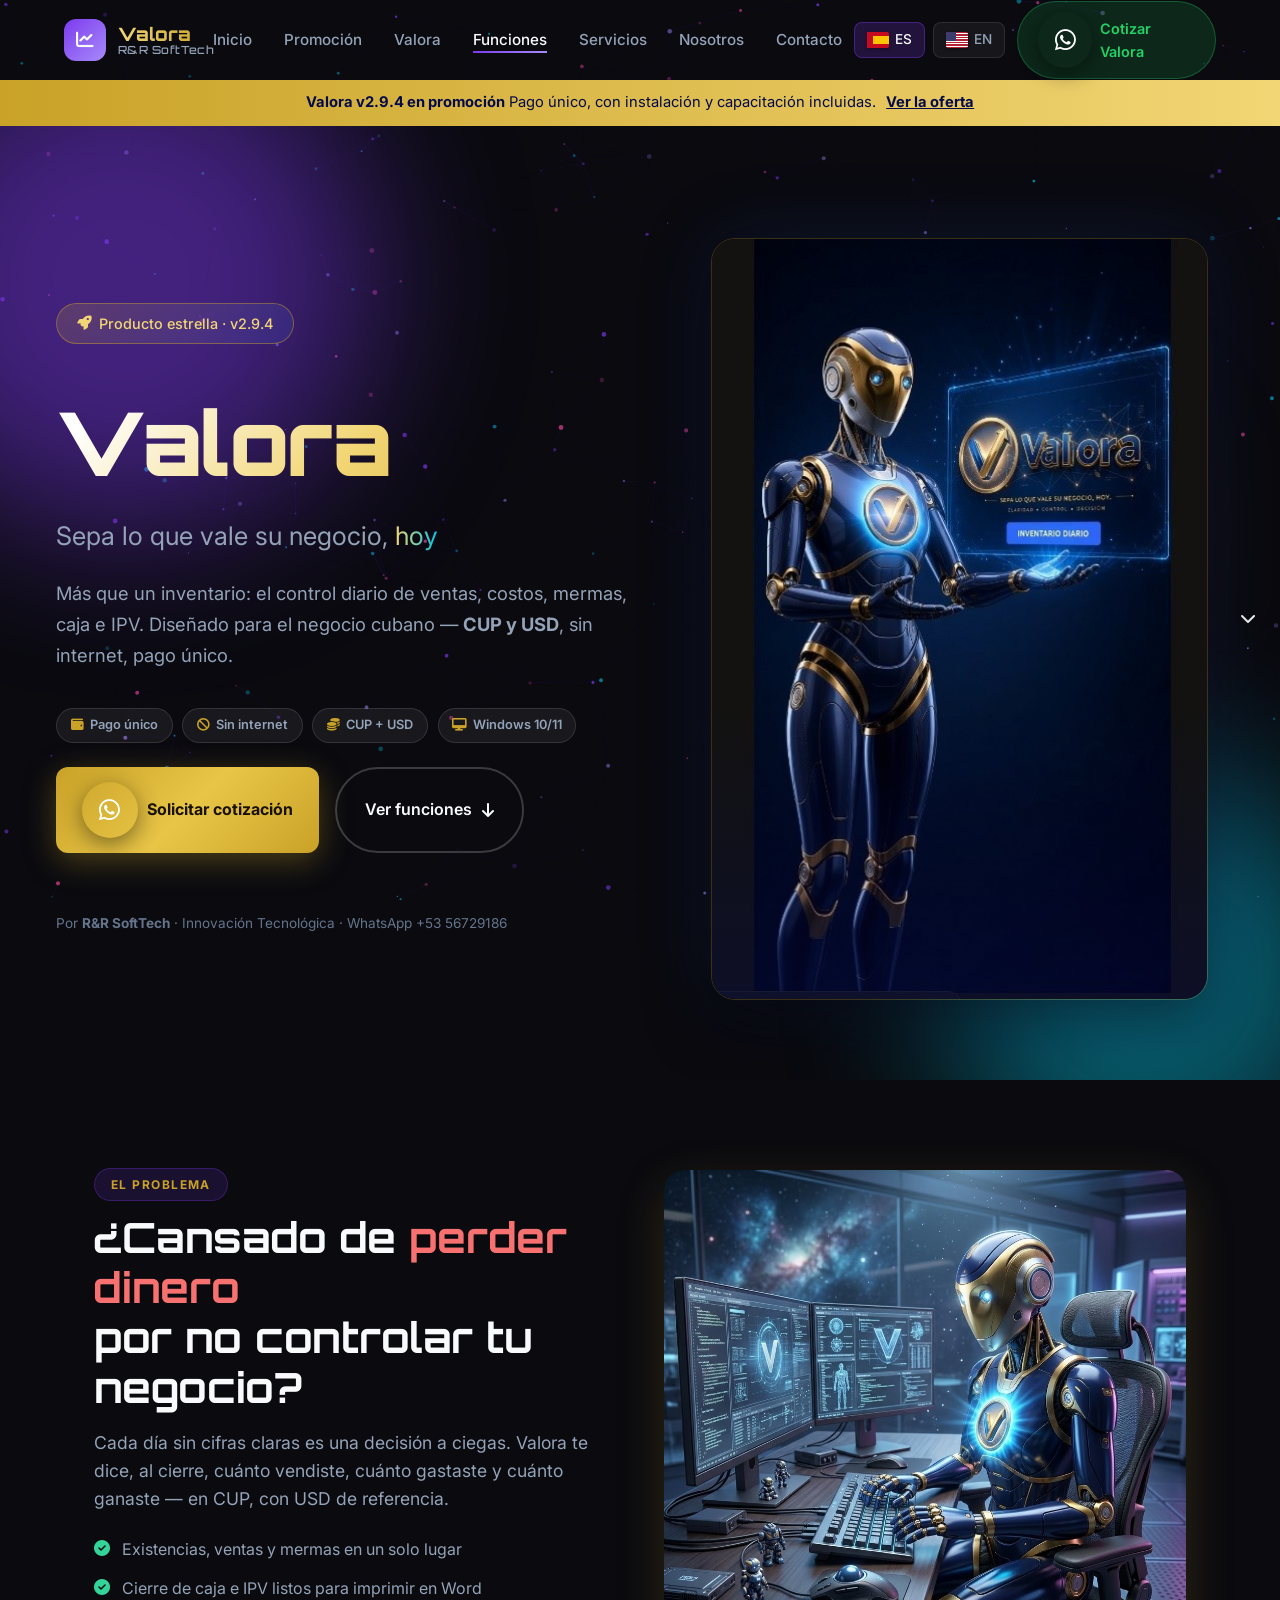
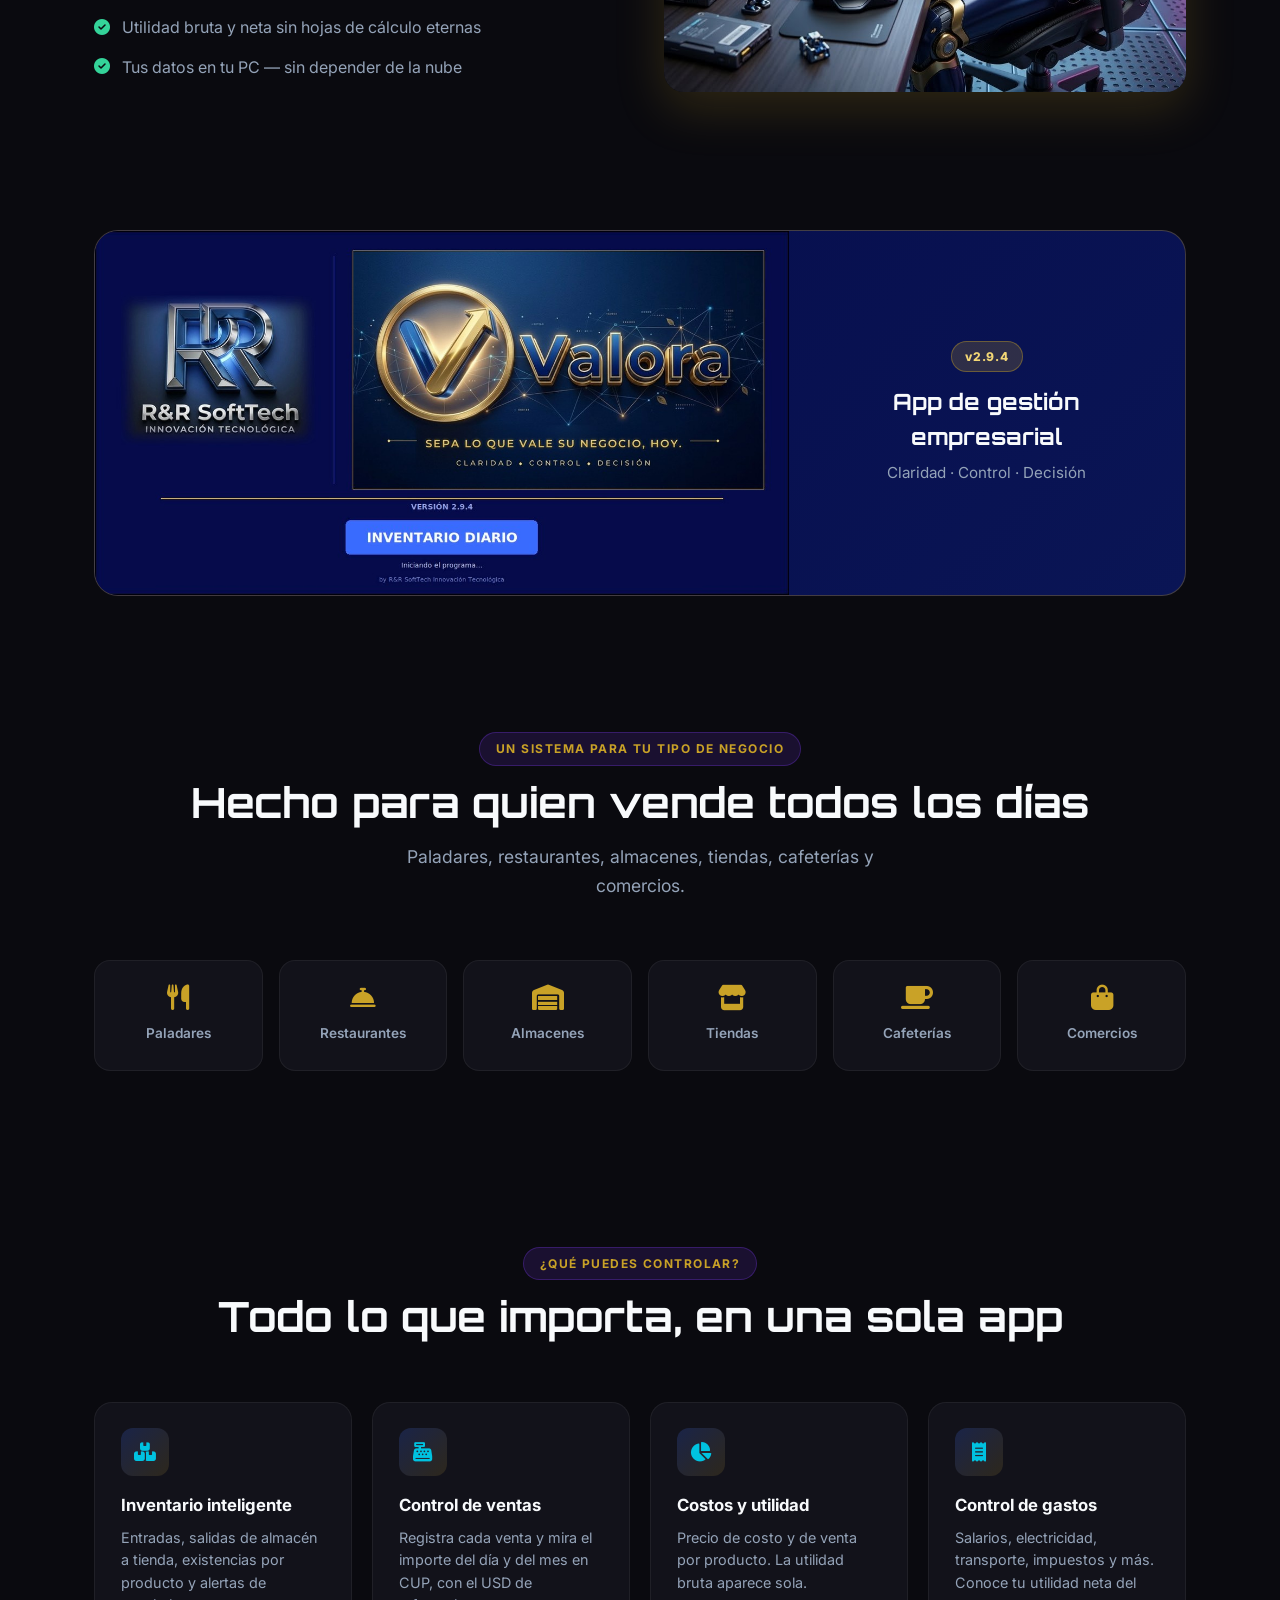
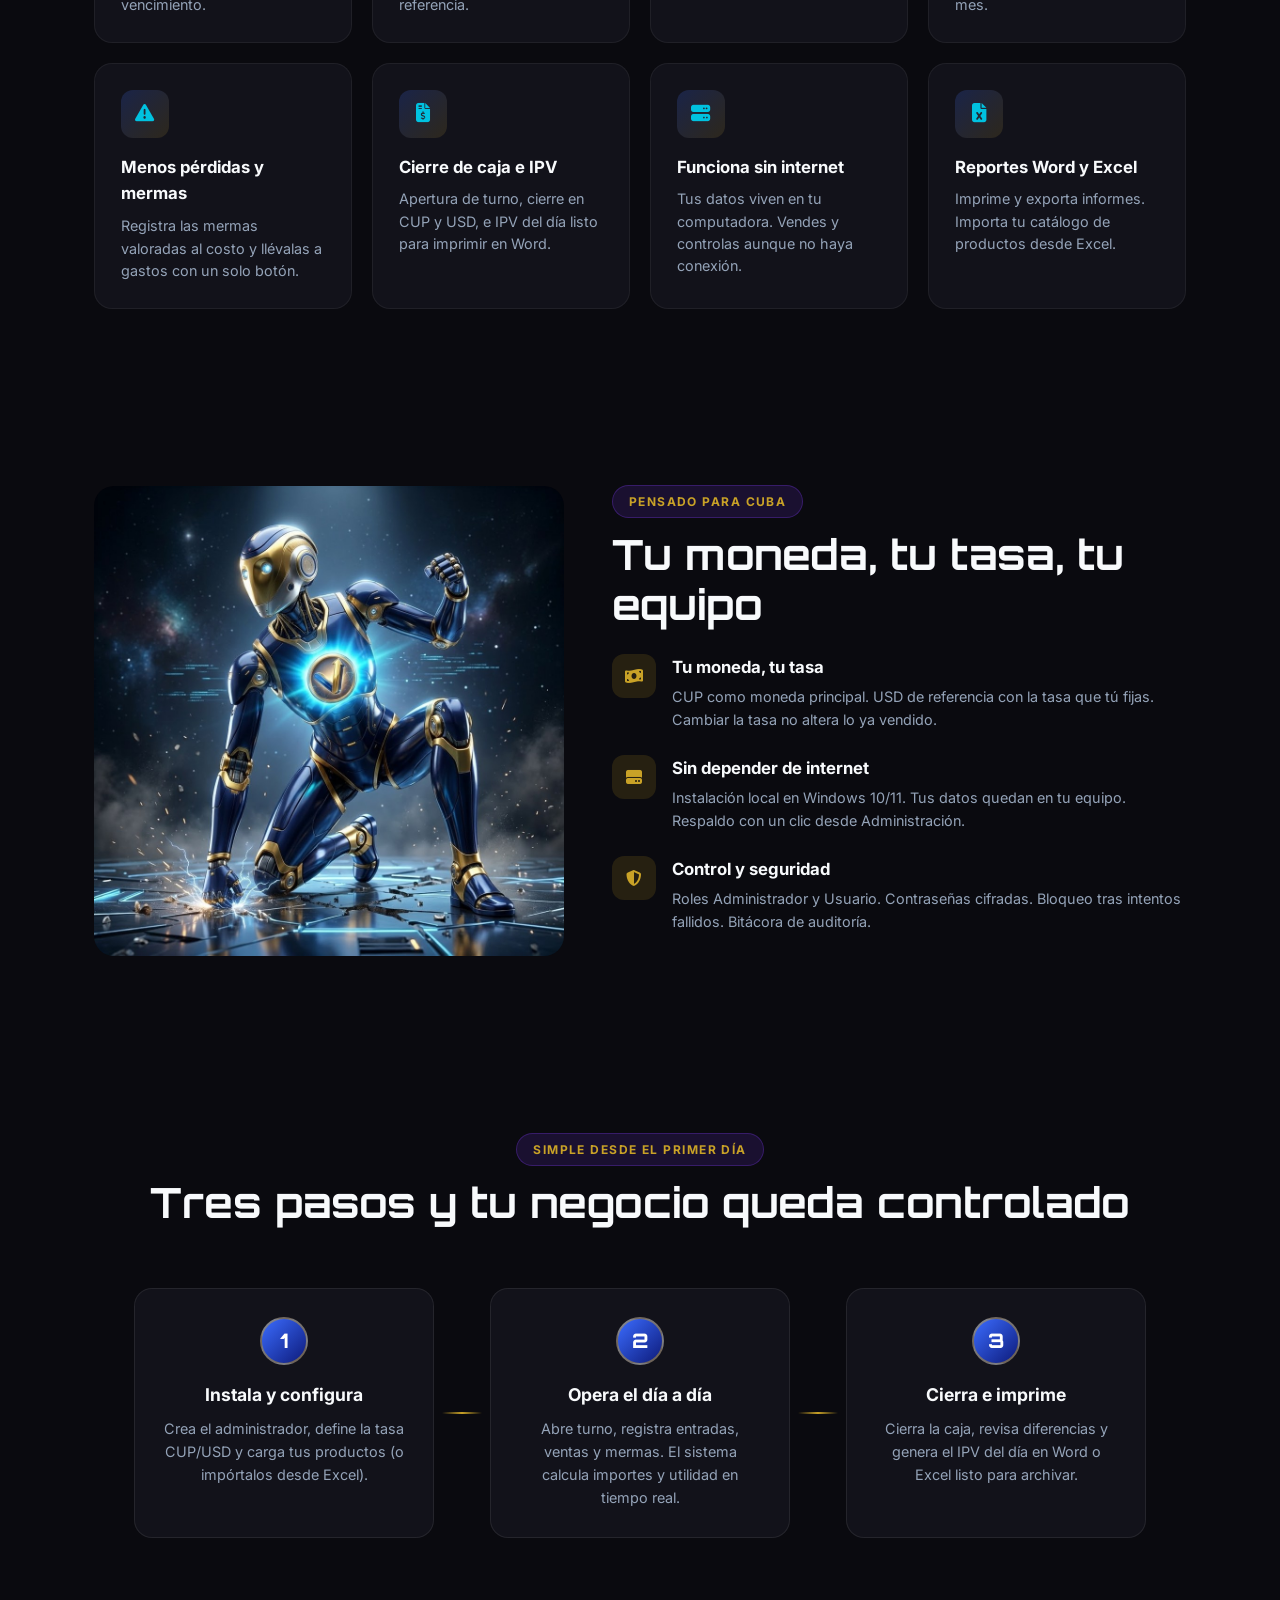
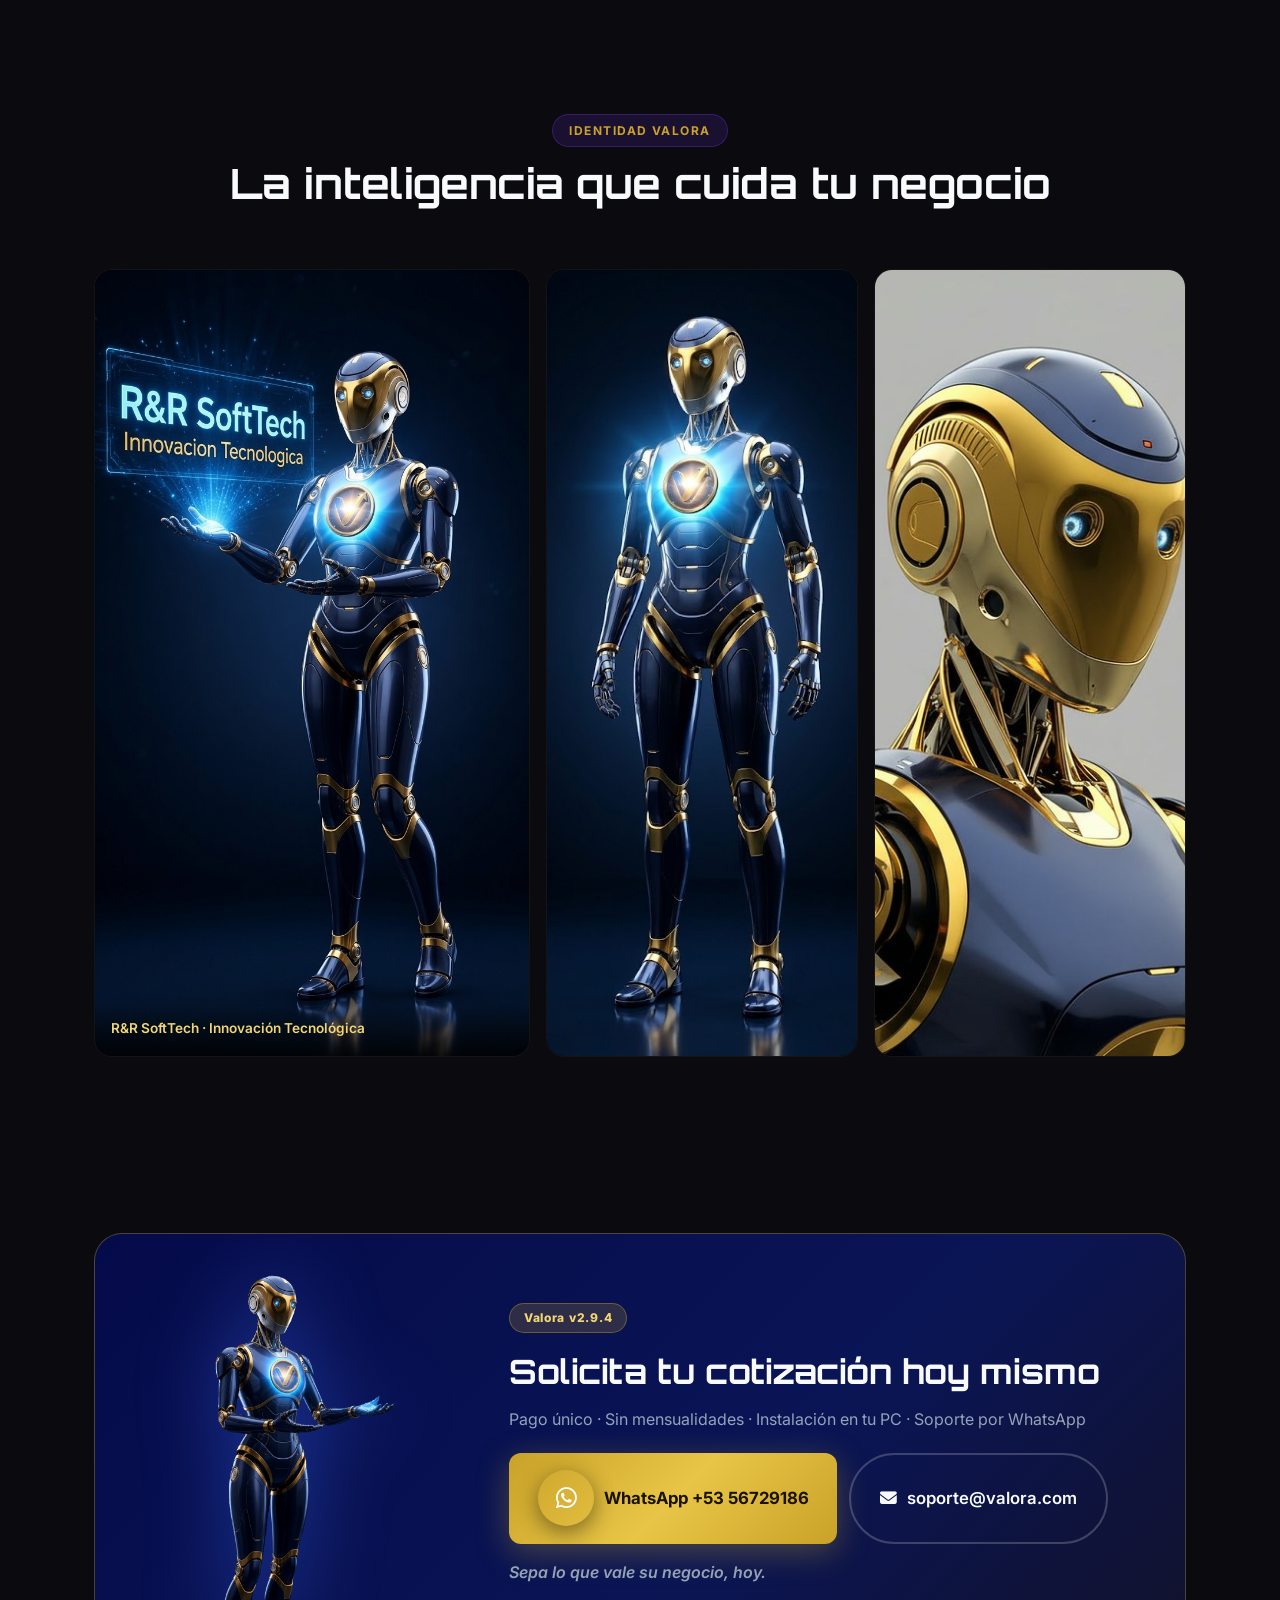
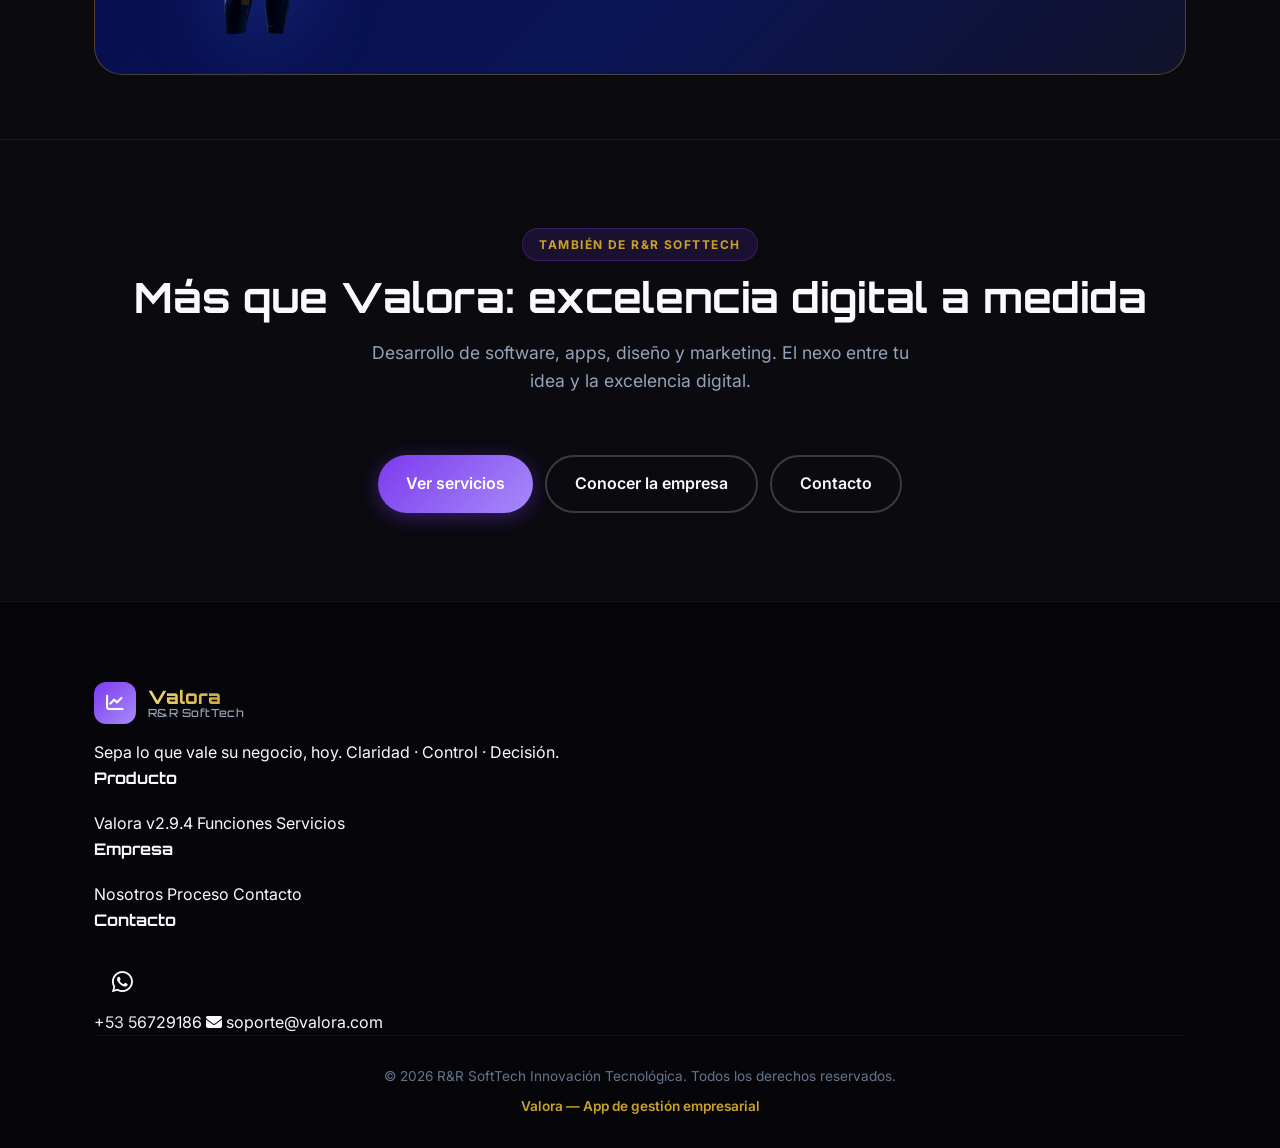
==== commit aa15119c: "hgh" ====
--- a/index.html
+++ b/index.html
@@ -33,6 +33,7 @@
             </a>
             <ul class="nav-links" id="nav-links">
                 <li><a href="index.html" class="nav-link active">Inicio</a></li>
+                <li><a href="valora.html" class="nav-link">Promoción</a></li>
                 <li><a href="#valora" class="nav-link">Valora</a></li>
                 <li><a href="#funciones" class="nav-link">Funciones</a></li>
                 <li><a href="servicios.html" class="nav-link">Servicios</a></li>
@@ -52,6 +53,7 @@
         </div>
     </nav>
 
+    <a class="vp-ribbon" href="valora.html"><strong>Valora v2.9.4 en promoción</strong> Pago único, con instalación y capacitación incluidas. <u>Ver la oferta</u></a>
     <section class="hero hero-valora">
         <div class="hero-bg">
             <div class="gradient-orb orb-1"></div>
--- a/css/valora.css
+++ b/css/valora.css
@@ -496,3 +496,53 @@
     .hero-pills { gap: 0.4rem; }
     .pill { font-size: 0.72rem; padding: 0.35rem 0.65rem; }
 }
+
+/* ===== Pagina de promocion Valora (valora.html) ===== */
+.vp-hero{padding:calc(var(--nav-height,72px) + 3rem) 0 3rem;text-align:left}
+.vp-hero h1{font-family:var(--font-display);font-size:clamp(2rem,5vw,3.6rem);line-height:1.1;max-width:20ch;margin:1rem 0}
+.vp-lead{max-width:56ch;font-size:1.1rem;opacity:.85;line-height:1.65}
+.vp-actions{display:flex;flex-wrap:wrap;gap:.8rem;margin:1.6rem 0 2.4rem}
+.vp-stage{margin:0;border:1px solid var(--valora-gold);border-radius:18px;overflow:hidden;box-shadow:0 0 60px rgba(59,108,255,.25)}
+.vp-stage img{display:block;width:100%;height:auto}
+.vp-offer{border-block:1px solid rgba(201,162,39,.35);background:rgba(13,26,122,.35)}
+.vp-offer-grid{display:grid;grid-template-columns:repeat(4,1fr);gap:1rem;padding-block:1.6rem}
+.vp-offer-grid div{display:grid;gap:.2rem;justify-items:start}
+.vp-offer-grid i{color:var(--valora-gold-light);font-size:1.3rem;margin-bottom:.3rem}
+.vp-offer-grid span{font-size:.9rem;opacity:.75}
+.vp-alt{background:rgba(13,26,122,.28)}
+.vp-app{display:grid;grid-template-columns:200px 1fr;border-radius:16px;overflow:hidden;border:1px solid rgba(255,255,255,.14);background:#f4f6fb;color:#0b1240;box-shadow:0 30px 80px rgba(0,0,0,.45)}
+.vp-app aside{background:var(--valora-navy);color:#fff;padding:1.2rem;display:flex;flex-direction:column;gap:1rem}
+.vp-app aside b{font-family:var(--font-display);color:var(--valora-gold-light)}
+.vp-app aside ul{list-style:none;padding:0;margin:0;display:grid;gap:.35rem;font-size:.9rem}
+.vp-app aside li{padding:.45rem .7rem;border-radius:8px;opacity:.8}
+.vp-app aside li.on{background:var(--valora-blue);opacity:1}
+.vp-app aside em{margin-top:auto;font-size:.75rem;color:var(--valora-gold-light)}
+.vp-main{padding:1.2rem;display:grid;gap:1.1rem}
+.vp-kpis{display:grid;grid-template-columns:repeat(4,1fr);gap:.8rem}
+.k{border-radius:10px;padding:.8rem 1rem;color:#fff;display:grid}
+.k small{font-size:.75rem;opacity:.9}.k b{font-size:1.5rem}.k i{font-style:normal;font-size:.7rem;justify-self:end}
+.k.g{background:#2fa35b}.k.b{background:#3b6cff}.k.y{background:#c9a227}.k.r{background:#dc4a5e}
+.vp-chart{background:#fff;border:1px solid #e1e5f0;border-radius:12px;padding:1rem 1.2rem}
+.vp-chart h3{font-size:.95rem;margin:0 0 .8rem}
+.vp-bars{height:200px;display:flex;align-items:flex-end;gap:.8rem}
+.vp-bar{flex:1;height:var(--h);min-height:30px;background:#3b6cff;border:0;border-radius:6px 6px 0 0;position:relative;cursor:pointer;transition:background .2s,transform .2s}
+.vp-bar span{position:absolute;bottom:-1.5rem;left:0;right:0;font-size:.75rem;color:#5a6490}
+.vp-bar:hover{transform:translateY(-3px)}.vp-bar.on{background:#c9a227}
+.vp-bar:focus-visible,.vp-faq summary:focus-visible{outline:3px solid var(--valora-gold-light);outline-offset:2px}
+.vp-chart{padding-bottom:2.2rem}
+.vp-two{display:grid;grid-template-columns:1fr 1.5fr;gap:3rem;align-items:start}
+.vp-table-wrap{overflow-x:auto}
+.vp-table{width:100%;border-collapse:collapse}
+.vp-table th,.vp-table td{padding:.9rem 1rem;border-bottom:1px solid rgba(255,255,255,.12);text-align:center}
+.vp-table th:first-child{text-align:left;font-weight:500}
+.vp-table thead th{color:var(--valora-gold-light)}.vp-table .fa-check{color:#4ade80}
+.vp-gallery{display:grid;grid-template-columns:repeat(2,1fr);gap:1.2rem}
+.vp-gallery figure{margin:0;border-radius:14px;overflow:hidden;border:1px solid rgba(201,162,39,.4)}
+.vp-gallery img{display:block;width:100%;height:auto}
+.vp-gallery figcaption{padding:.8rem 1rem;font-size:.92rem;background:rgba(5,11,74,.85)}
+.vp-faq details{border-bottom:1px solid rgba(255,255,255,.14);padding:1rem 0}
+.vp-faq summary{cursor:pointer;font-weight:600}.vp-faq p{margin:.6rem 0 0;opacity:.8;line-height:1.6}
+@media(max-width:860px){.vp-offer-grid{grid-template-columns:1fr 1fr}.vp-app{grid-template-columns:1fr}.vp-app aside ul,.vp-app aside em{display:none}.vp-kpis{grid-template-columns:1fr 1fr}.vp-two{grid-template-columns:1fr;gap:1.5rem}.vp-gallery{grid-template-columns:1fr}}
+@media(prefers-reduced-motion:reduce){.vp-bar{transition:none}}
+.vp-ribbon{display:block;position:relative;z-index:5;margin-top:var(--nav-height,72px);padding:.7rem 1rem;text-align:center;background:linear-gradient(90deg,#c9a227,#f2d675);color:#050b4a;font-size:.92rem;text-decoration:none}.vp-ribbon u{margin-left:.4rem;font-weight:700}
+.vp-ribbon+.hero{margin-top:0}
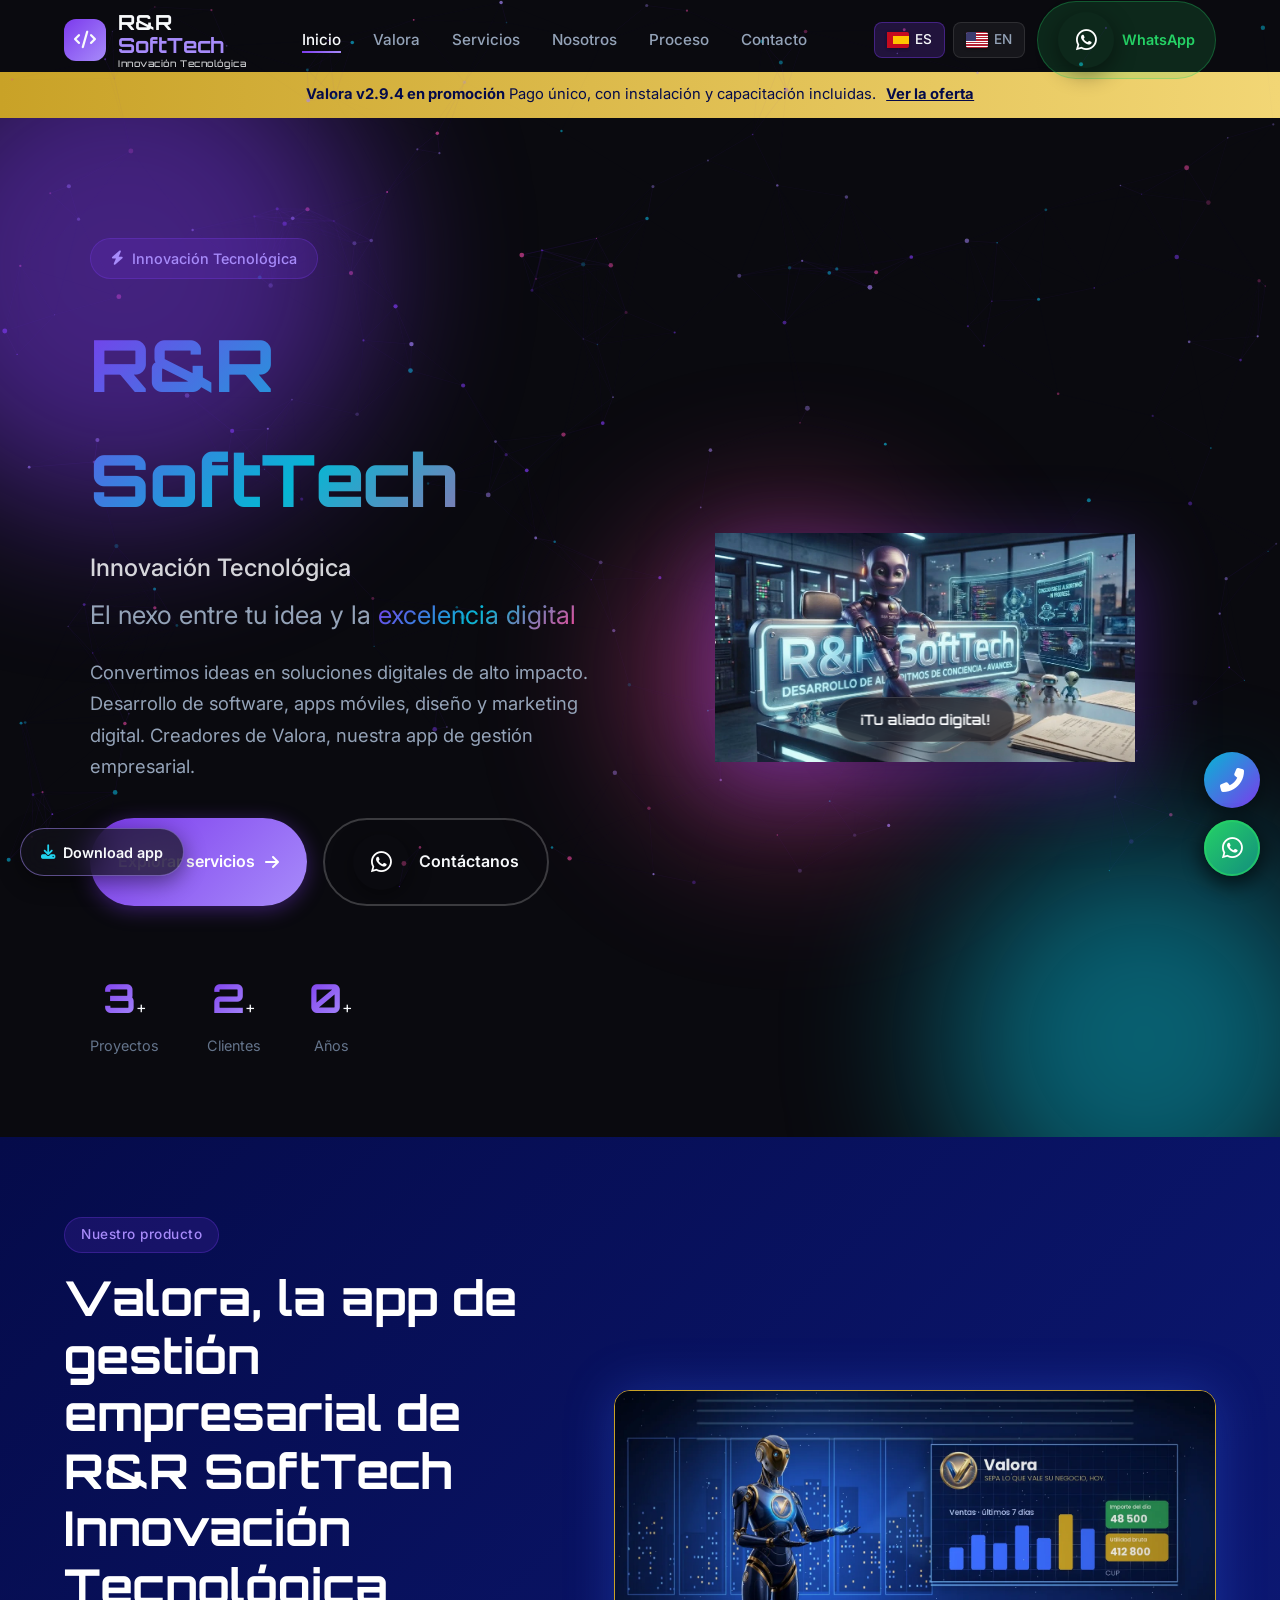
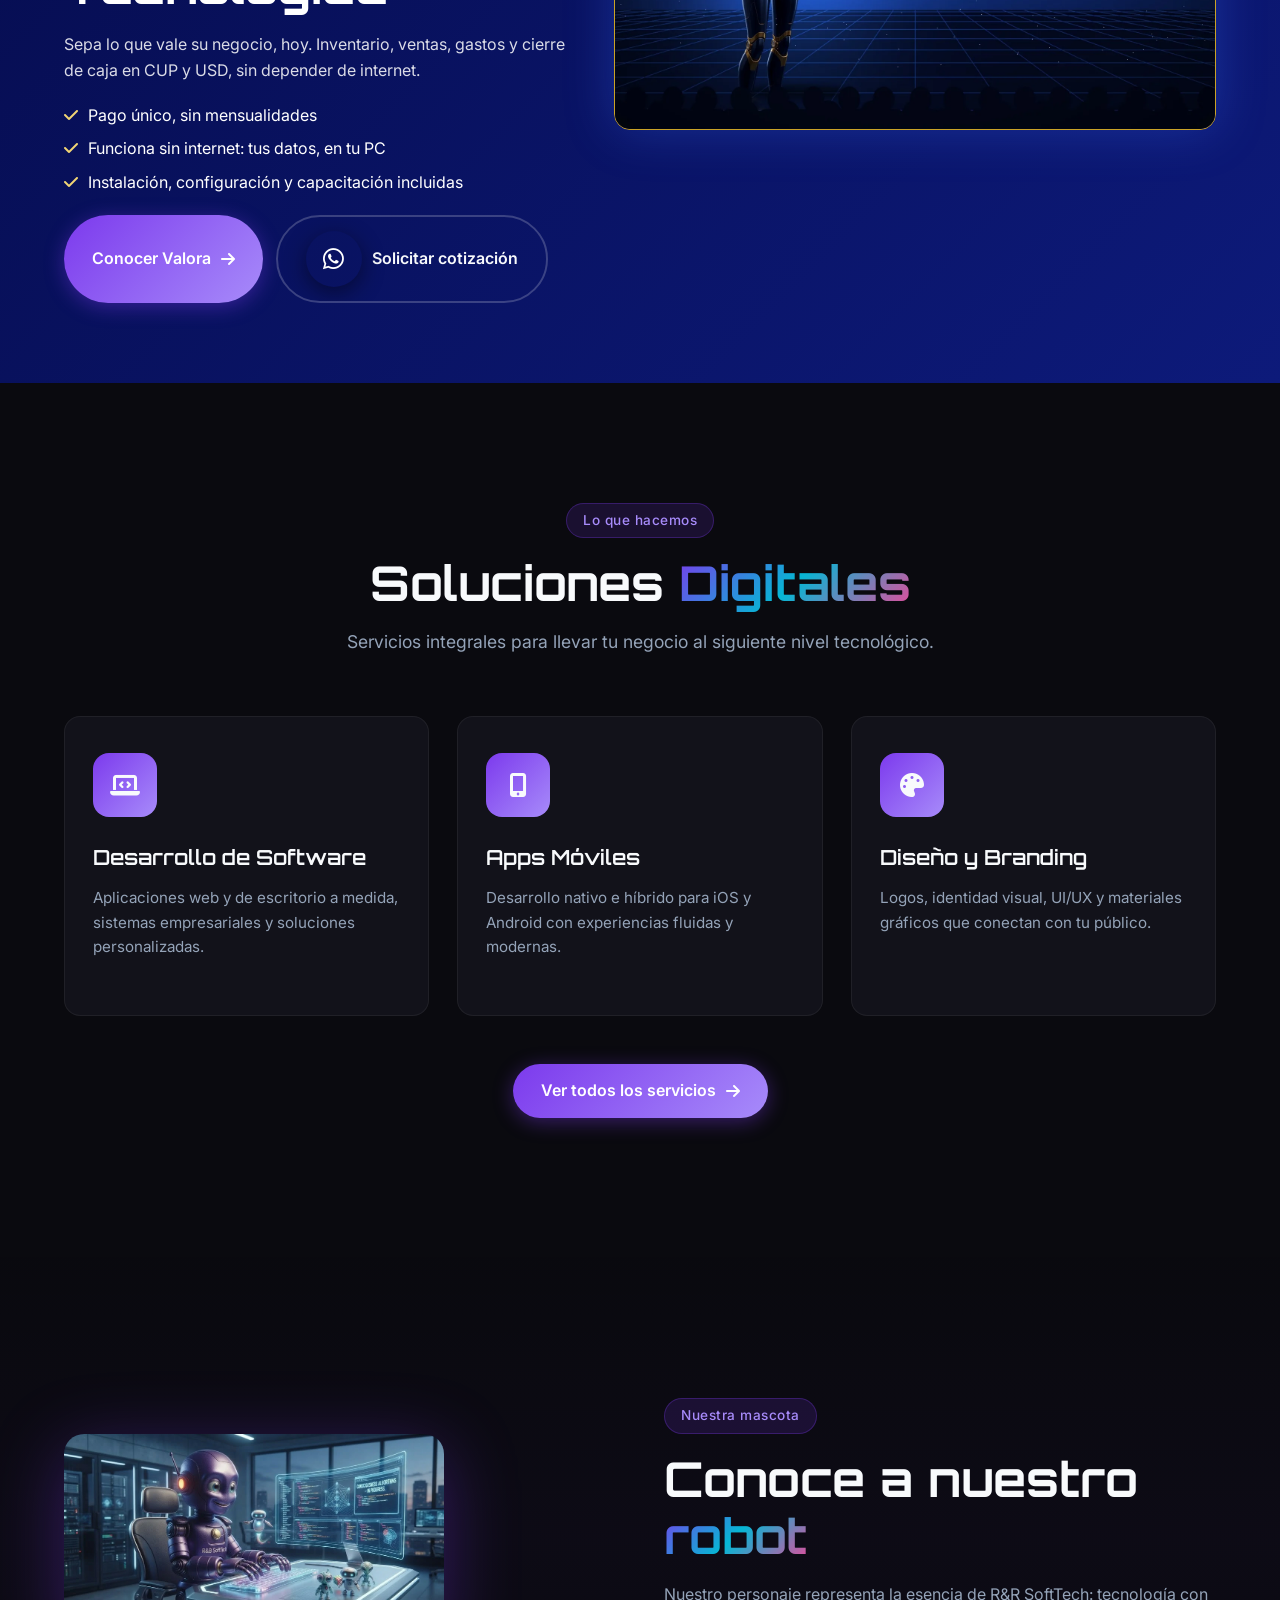
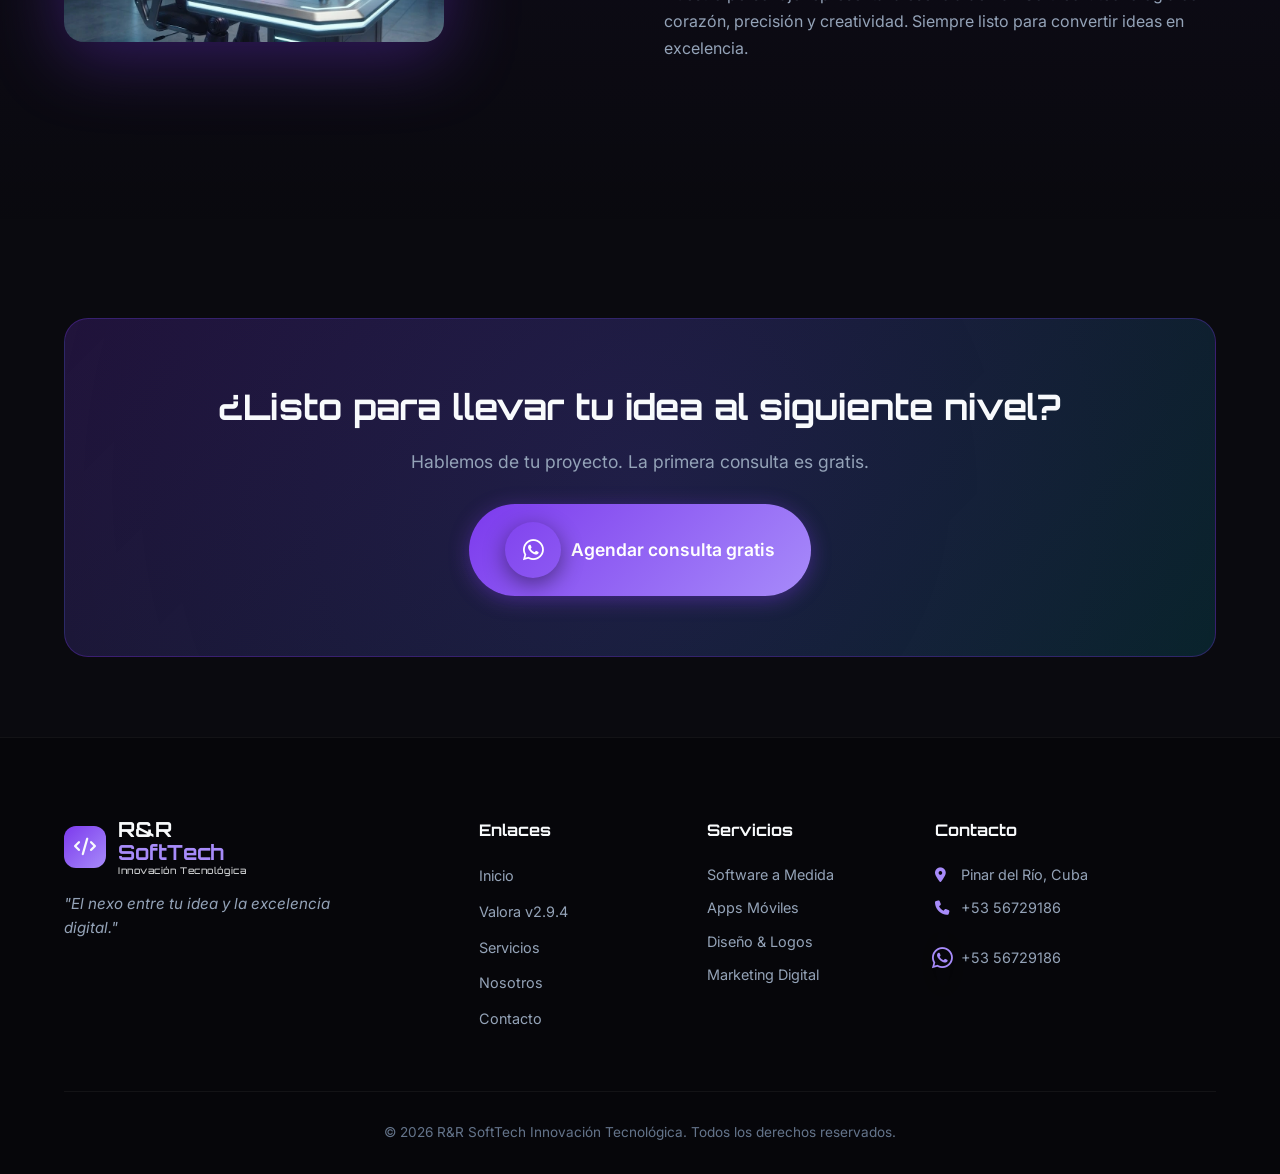
==== commit 9e4ff13f: "2345" ====
--- a/index.html
+++ b/index.html
@@ -3,380 +3,171 @@
 <head>
     <meta charset="UTF-8">
     <meta name="viewport" content="width=device-width, initial-scale=1.0">
-    <meta name="description" content="Valora v2.9.4 — App de gestión empresarial de R&R SoftTech. Inventario, caja, utilidad y control diario en CUP y USD. Sin internet. Pago único. Sepa lo que vale su negocio, hoy.">
-    <meta name="keywords" content="Valora, inventario, Cuba, R&R SoftTech, control de caja, IPV, software empresarial, Windows">
-    <title>Valora v2.9.4 | R&R SoftTech — Sepa lo que vale su negocio, hoy</title>
+    <meta name="description" content="R&R SoftTech Innovación Tecnológica — creadores de Valora, la app de gestión empresarial (v2.9.4). El nexo entre tu idea y la excelencia digital. Desarrollo de software, apps móviles, diseño y marketing digital en Pinar del Río, Cuba.">
+    <title>R&R SoftTech Innovación Tecnológica | Excelencia Digital</title>
     <link rel="preconnect" href="https://fonts.googleapis.com">
     <link rel="preconnect" href="https://fonts.gstatic.com" crossorigin>
-    <link href="https://fonts.googleapis.com/css2?family=Orbitron:wght@400;500;600;700;800;900&family=Inter:wght@300;400;500;600;700;800&display=swap" rel="stylesheet">
+    <link href="https://fonts.googleapis.com/css2?family=Orbitron:wght@400;500;600;700;800;900&family=Inter:wght@300;400;500;600;700&display=swap" rel="stylesheet">
     <link rel="stylesheet" href="https://cdnjs.cloudflare.com/ajax/libs/font-awesome/6.5.1/css/all.min.css">
     <link href="https://unpkg.com/aos@2.3.1/dist/aos.css" rel="stylesheet">
     <link rel="stylesheet" href="css/styles.css">
-    <link rel="stylesheet" href="css/valora.css">
     <link rel="manifest" href="manifest.webmanifest">
-    <meta name="theme-color" content="#050b4a">
+    <meta name="theme-color" content="#7c3aed">
     <link rel="icon" type="image/png" href="assets/icons/icon-192.png">
     <link rel="apple-touch-icon" href="assets/icons/apple-touch-icon.png">
 </head>
 <body>
     <canvas id="particles-canvas"></canvas>
     <div class="cursor-glow"></div>
-
     <nav class="navbar" id="navbar">
         <div class="nav-container">
-            <a href="index.html" class="logo logo-dual">
-                <span class="logo-icon"><i class="fas fa-chart-line"></i></span>
-                <span class="logo-text">
-                    <span class="logo-valora">Valora</span>
-                    <span class="logo-rr">R&amp;R SoftTech</span>
-                </span>
-            </a>
+            <a href="index.html" class="logo"><span class="logo-icon"><i class="fas fa-code"></i></span><span class="logo-text">R&R <span class="accent">SoftTech</span><small class="logo-sub">Innovación Tecnológica</small></span></a>
             <ul class="nav-links" id="nav-links">
                 <li><a href="index.html" class="nav-link active">Inicio</a></li>
-                <li><a href="valora.html" class="nav-link">Promoción</a></li>
-                <li><a href="#valora" class="nav-link">Valora</a></li>
-                <li><a href="#funciones" class="nav-link">Funciones</a></li>
+                <li><a href="valora.html" class="nav-link">Valora</a></li>
                 <li><a href="servicios.html" class="nav-link">Servicios</a></li>
                 <li><a href="nosotros.html" class="nav-link">Nosotros</a></li>
+                <li><a href="proceso.html" class="nav-link">Proceso</a></li>
                 <li><a href="contacto.html" class="nav-link">Contacto</a></li>
             </ul>
             <div class="nav-actions">
                 <div class="lang-switcher">
-                    <a href="index.html" class="lang-btn active" title="Español"><span class="flag-es"></span> <span class="lang-code">ES</span></a>
-                    <a href="en/index.html" class="lang-btn" title="English"><span class="flag-us"></span> <span class="lang-code">EN</span></a>
+                    <a href="index.html" aria-label="Español" class="lang-btn active"><span class="flag-es"></span> <span class="lang-code">ES</span></a>
+                    <a href="en/index.html" aria-label="English" class="lang-btn"><span class="flag-us"></span> <span class="lang-code">EN</span></a>
                 </div>
-                <a href="https://wa.me/5356729186?text=Hola%2C%20quiero%20cotizar%20Valora%20v2.9.4" target="_blank" class="nav-cta">
-                    <i class="fab fa-whatsapp"></i> Cotizar Valora
-                </a>
+                <a href="https://wa.me/5356729186" target="_blank" class="nav-cta"><i class="fab fa-whatsapp"></i> WhatsApp</a>
             </div>
             <button class="hamburger" id="hamburger" aria-label="Menú"><span></span><span></span><span></span></button>
         </div>
     </nav>
 
     <a class="vp-ribbon" href="valora.html"><strong>Valora v2.9.4 en promoción</strong> Pago único, con instalación y capacitación incluidas. <u>Ver la oferta</u></a>
-    <section class="hero hero-valora">
+    <section class="hero">
         <div class="hero-bg">
             <div class="gradient-orb orb-1"></div>
             <div class="gradient-orb orb-2"></div>
-            <div class="gradient-orb orb-gold"></div>
+            <div class="gradient-orb orb-3"></div>
         </div>
-        <div class="hero-content hero-split hero-valora-split">
-            <div class="hero-copy">
-                <div class="hero-badge valora-badge" data-aos="fade-down">
-                    <i class="fas fa-rocket"></i> Producto estrella · v2.9.4
+        <div class="hero-content hero-split">
+            <div>
+                <div class="hero-badge" data-aos="fade-down"><i class="fas fa-bolt"></i> Innovación Tecnológica</div>
+                <h1 class="hero-title" data-aos="fade-up" data-aos-delay="100">
+                    <span class="title-line">R&R SoftTech</span>
+                    <span class="title-sub">Innovación Tecnológica</span>
+                    <span class="title-slogan">El nexo entre tu idea y la <span class="gradient-text">excelencia digital</span></span>
+                </h1>
+                <p class="hero-desc" data-aos="fade-up" data-aos-delay="200">
+                    Convertimos ideas en soluciones digitales de alto impacto. Desarrollo de software, apps móviles, diseño y marketing digital. Creadores de Valora, nuestra app de gestión empresarial.
+                </p>
+                <div class="hero-buttons" data-aos="fade-up" data-aos-delay="300">
+                    <a href="servicios.html" class="btn btn-primary"><span>Explorar servicios</span><i class="fas fa-arrow-right"></i></a>
+                    <a href="https://wa.me/5356729186" target="_blank" class="btn btn-secondary"><i class="fab fa-whatsapp"></i><span>Contáctanos</span></a>
                 </div>
-                <h1 class="hero-title" data-aos="fade-up" data-aos-delay="80">
-                    <span class="title-brand">Valora</span>
-                    <span class="title-slogan">Sepa lo que vale su negocio, <span class="gradient-gold">hoy</span></span>
-                </h1>
-                <p class="hero-desc" data-aos="fade-up" data-aos-delay="160">
-                    Más que un inventario: el control diario de ventas, costos, mermas, caja e IPV.
-                    Diseñado para el negocio cubano — <strong>CUP y USD</strong>, sin internet, pago único.
-                </p>
-                <div class="hero-pills" data-aos="fade-up" data-aos-delay="220">
-                    <span class="pill"><i class="fas fa-wallet"></i> Pago único</span>
-                    <span class="pill"><i class="fas fa-ban"></i> Sin internet</span>
-                    <span class="pill"><i class="fas fa-coins"></i> CUP + USD</span>
-                    <span class="pill"><i class="fas fa-desktop"></i> Windows 10/11</span>
-                </div>
-                <div class="hero-buttons" data-aos="fade-up" data-aos-delay="280">
-                    <a href="https://wa.me/5356729186?text=Hola%2C%20quiero%20cotizar%20Valora%20v2.9.4" target="_blank" class="btn btn-gold">
-                        <i class="fab fa-whatsapp"></i>
-                        <span>Solicitar cotización</span>
-                    </a>
-                    <a href="#funciones" class="btn btn-secondary">
-                        <span>Ver funciones</span>
-                        <i class="fas fa-arrow-down"></i>
-                    </a>
-                </div>
-                <p class="hero-byline" data-aos="fade-up" data-aos-delay="340">
-                    Por <strong>R&amp;R SoftTech</strong> · Innovación Tecnológica · WhatsApp +53 56729186
-                </p>
-            </div>
-            <div class="hero-visual" data-aos="fade-left" data-aos-delay="200">
-                <div class="hero-robot-frame">
-                    <img src="assets/valora-hero-robot.jpg" alt="Valora — asistente digital de control empresarial" class="hero-robot-img">
-                    <div class="hero-glow"></div>
+                <div class="hero-stats" data-aos="fade-up" data-aos-delay="400">
+                    <div class="stat"><span class="stat-number" data-count="50">0</span>+<span class="stat-label">Proyectos</span></div>
+                    <div class="stat"><span class="stat-number" data-count="30">0</span>+<span class="stat-label">Clientes</span></div>
+                    <div class="stat"><span class="stat-number" data-count="5">0</span>+<span class="stat-label">Años</span></div>
                 </div>
             </div>
-        </div>
-        <div class="hero-scroll">
-            <a href="#problema"><i class="fas fa-chevron-down"></i></a>
+            <div class="robot-hero" data-aos="fade-left" data-aos-delay="200">
+                <img src="assets/4.webp" alt="Robot mascota de R&R SoftTech">
+                <div class="robot-badge">¡Tu aliado digital!</div>
+            </div>
         </div>
     </section>
 
-    <section class="section problem-section" id="problema">
+        <section class="product-feature" id="valora">
+        <div class="container prod-grid">
+            <div class="prod-copy" data-aos="fade-right">
+                <span class="section-tag">Nuestro producto</span>
+                <h2 class="section-title">Valora, la app de gestión empresarial de R&amp;R SoftTech Innovación Tecnológica</h2>
+                <p>Sepa lo que vale su negocio, hoy. Inventario, ventas, gastos y cierre de caja en CUP y USD, sin depender de internet.</p>
+                <ul class="prod-points"><li><i class="fas fa-check"></i> Pago único, sin mensualidades</li><li><i class="fas fa-check"></i> Funciona sin internet: tus datos, en tu PC</li><li><i class="fas fa-check"></i> Instalación, configuración y capacitación incluidas</li></ul>
+                <div class="prod-actions"><a href="valora.html" class="btn btn-primary"><span>Conocer Valora</span><i class="fas fa-arrow-right"></i></a><a href="https://wa.me/5356729186?text=Hola%2C%20quiero%20cotizar%20Valora%20v2.9.4" target="_blank" rel="noopener" class="btn btn-secondary"><i class="fab fa-whatsapp"></i><span>Solicitar cotización</span></a></div>
+            </div>
+            <figure class="prod-fig" data-aos="fade-left"><img src="assets/valora-escenario.webp" alt="Valora presenta las ventas y la utilidad del negocio" loading="lazy"></figure>
+        </div>
+    </section>
+
+<section class="services">
         <div class="container">
-            <div class="problem-grid">
-                <div class="problem-copy" data-aos="fade-right">
-                    <span class="section-tag">El problema</span>
-                    <h2 class="section-title">
-                        ¿Cansado de <span class="text-danger">perder dinero</span><br>
-                        por no controlar tu negocio?
-                    </h2>
-                    <p class="section-lead">
-                        Cada día sin cifras claras es una decisión a ciegas. Valora te dice, al cierre,
-                        cuánto vendiste, cuánto gastaste y cuánto ganaste — en CUP, con USD de referencia.
-                    </p>
-                    <ul class="check-list">
-                        <li><i class="fas fa-check-circle"></i> Existencias, ventas y mermas en un solo lugar</li>
-                        <li><i class="fas fa-check-circle"></i> Cierre de caja e IPV listos para imprimir en Word</li>
-                        <li><i class="fas fa-check-circle"></i> Utilidad bruta y neta sin hojas de cálculo eternas</li>
-                        <li><i class="fas fa-check-circle"></i> Tus datos en tu PC — sin depender de la nube</li>
-                    </ul>
+            <div class="section-header" data-aos="fade-up">
+                <span class="section-tag">Lo que hacemos</span>
+                <h2 class="section-title">Soluciones <span class="gradient-text">Digitales</span></h2>
+                <p class="section-desc">Servicios integrales para llevar tu negocio al siguiente nivel tecnológico.</p>
+            </div>
+            <div class="services-grid">
+                <div class="service-card" data-aos="fade-up" data-aos-delay="100">
+                    <div class="service-icon"><i class="fas fa-laptop-code"></i></div>
+                    <h3>Desarrollo de Software</h3>
+                    <p>Aplicaciones web y de escritorio a medida, sistemas empresariales y soluciones personalizadas.</p>
+                    <div class="card-glow"></div>
                 </div>
-                <div class="problem-visual" data-aos="fade-left">
-                    <img src="assets/valora-robot-desk.jpg" alt="Control digital con Valora" class="rounded-img shadow-glow-gold">
+                <div class="service-card" data-aos="fade-up" data-aos-delay="150">
+                    <div class="service-icon"><i class="fas fa-mobile-alt"></i></div>
+                    <h3>Apps Móviles</h3>
+                    <p>Desarrollo nativo e híbrido para iOS y Android con experiencias fluidas y modernas.</p>
+                    <div class="card-glow"></div>
+                </div>
+                <div class="service-card" data-aos="fade-up" data-aos-delay="200">
+                    <div class="service-icon"><i class="fas fa-palette"></i></div>
+                    <h3>Diseño y Branding</h3>
+                    <p>Logos, identidad visual, UI/UX y materiales gráficos que conectan con tu público.</p>
+                    <div class="card-glow"></div>
+                </div>
+            </div>
+            <div style="text-align:center;margin-top:48px;" data-aos="fade-up">
+                <a href="servicios.html" class="btn btn-primary"><span>Ver todos los servicios</span><i class="fas fa-arrow-right"></i></a>
+            </div>
+        </div>
+    </section>
+
+    <section class="about" style="padding:80px 0;">
+        <div class="container">
+            <div class="robot-section">
+                <div class="robot-img-wrap" data-aos="fade-right">
+                    <img src="assets/8.webp" alt="Robot de R&R SoftTech trabajando en circuitos">
+                </div>
+                <div data-aos="fade-left">
+                    <span class="section-tag">Nuestra mascota</span>
+                    <h2 class="section-title">Conoce a nuestro <span class="gradient-text">robot</span></h2>
+                    <p style="color:var(--text-secondary);margin-bottom:16px;line-height:1.7;">Nuestro personaje representa la esencia de R&R SoftTech: tecnología con corazón, precisión y creatividad. Siempre listo para convertir ideas en excelencia.</p>
                 </div>
             </div>
         </div>
     </section>
 
-    <section class="section valora-strip" id="valora">
+    <section class="cta-banner">
         <div class="container">
-            <div class="strip-inner" data-aos="zoom-in">
-                <img src="assets/valora-splash-brand.jpg" alt="Valora — Sepa lo que vale su negocio, hoy" class="strip-brand-img">
-                <div class="strip-meta">
-                    <span class="version-chip">v2.9.4</span>
-                    <h2>App de gestión empresarial</h2>
-                    <p>Claridad · Control · Decisión</p>
-                </div>
-            </div>
-        </div>
-    </section>
-
-    <section class="section audience-section">
-        <div class="container">
-            <div class="section-header center" data-aos="fade-up">
-                <span class="section-tag">Un sistema para tu tipo de negocio</span>
-                <h2 class="section-title">Hecho para quien vende todos los días</h2>
-                <p class="section-lead">Paladares, restaurantes, almacenes, tiendas, cafeterías y comercios.</p>
-            </div>
-            <div class="audience-grid">
-                <div class="audience-card" data-aos="fade-up" data-aos-delay="0"><i class="fas fa-utensils"></i><span>Paladares</span></div>
-                <div class="audience-card" data-aos="fade-up" data-aos-delay="50"><i class="fas fa-concierge-bell"></i><span>Restaurantes</span></div>
-                <div class="audience-card" data-aos="fade-up" data-aos-delay="100"><i class="fas fa-warehouse"></i><span>Almacenes</span></div>
-                <div class="audience-card" data-aos="fade-up" data-aos-delay="150"><i class="fas fa-store"></i><span>Tiendas</span></div>
-                <div class="audience-card" data-aos="fade-up" data-aos-delay="200"><i class="fas fa-coffee"></i><span>Cafeterías</span></div>
-                <div class="audience-card" data-aos="fade-up" data-aos-delay="250"><i class="fas fa-shopping-bag"></i><span>Comercios</span></div>
-            </div>
-        </div>
-    </section>
-
-    <section class="section features-section" id="funciones">
-        <div class="container">
-            <div class="section-header center" data-aos="fade-up">
-                <span class="section-tag">¿Qué puedes controlar?</span>
-                <h2 class="section-title">Todo lo que importa, en una sola app</h2>
-            </div>
-            <div class="features-grid">
-                <article class="feature-card" data-aos="fade-up" data-aos-delay="0">
-                    <div class="feature-icon"><i class="fas fa-boxes-stacked"></i></div>
-                    <h3>Inventario inteligente</h3>
-                    <p>Entradas, salidas de almacén a tienda, existencias por producto y alertas de vencimiento.</p>
-                </article>
-                <article class="feature-card" data-aos="fade-up" data-aos-delay="60">
-                    <div class="feature-icon"><i class="fas fa-cash-register"></i></div>
-                    <h3>Control de ventas</h3>
-                    <p>Registra cada venta y mira el importe del día y del mes en CUP, con el USD de referencia.</p>
-                </article>
-                <article class="feature-card" data-aos="fade-up" data-aos-delay="120">
-                    <div class="feature-icon"><i class="fas fa-chart-pie"></i></div>
-                    <h3>Costos y utilidad</h3>
-                    <p>Precio de costo y de venta por producto. La utilidad bruta aparece sola.</p>
-                </article>
-                <article class="feature-card" data-aos="fade-up" data-aos-delay="180">
-                    <div class="feature-icon"><i class="fas fa-receipt"></i></div>
-                    <h3>Control de gastos</h3>
-                    <p>Salarios, electricidad, transporte, impuestos y más. Conoce tu utilidad neta del mes.</p>
-                </article>
-                <article class="feature-card" data-aos="fade-up" data-aos-delay="240">
-                    <div class="feature-icon"><i class="fas fa-triangle-exclamation"></i></div>
-                    <h3>Menos pérdidas y mermas</h3>
-                    <p>Registra las mermas valoradas al costo y llévalas a gastos con un solo botón.</p>
-                </article>
-                <article class="feature-card" data-aos="fade-up" data-aos-delay="300">
-                    <div class="feature-icon"><i class="fas fa-file-invoice-dollar"></i></div>
-                    <h3>Cierre de caja e IPV</h3>
-                    <p>Apertura de turno, cierre en CUP y USD, e IPV del día listo para imprimir en Word.</p>
-                </article>
-                <article class="feature-card" data-aos="fade-up" data-aos-delay="360">
-                    <div class="feature-icon"><i class="fas fa-server"></i></div>
-                    <h3>Funciona sin internet</h3>
-                    <p>Tus datos viven en tu computadora. Vendes y controlas aunque no haya conexión.</p>
-                </article>
-                <article class="feature-card" data-aos="fade-up" data-aos-delay="420">
-                    <div class="feature-icon"><i class="fas fa-file-excel"></i></div>
-                    <h3>Reportes Word y Excel</h3>
-                    <p>Imprime y exporta informes. Importa tu catálogo de productos desde Excel.</p>
-                </article>
-            </div>
-        </div>
-    </section>
-
-    <section class="section cuba-section">
-        <div class="container">
-            <div class="cuba-grid">
-                <div class="cuba-visual" data-aos="fade-right">
-                    <img src="assets/valora-robot-action.jpg" alt="Valora en acción" class="rounded-img">
-                </div>
-                <div class="cuba-copy" data-aos="fade-left">
-                    <span class="section-tag">Pensado para Cuba</span>
-                    <h2 class="section-title">Tu moneda, tu tasa, tu equipo</h2>
-                    <div class="cuba-points">
-                        <div class="cuba-point">
-                            <i class="fas fa-money-bill-wave"></i>
-                            <div>
-                                <h4>Tu moneda, tu tasa</h4>
-                                <p>CUP como moneda principal. USD de referencia con la tasa que tú fijas. Cambiar la tasa no altera lo ya vendido.</p>
-                            </div>
-                        </div>
-                        <div class="cuba-point">
-                            <i class="fas fa-hard-drive"></i>
-                            <div>
-                                <h4>Sin depender de internet</h4>
-                                <p>Instalación local en Windows 10/11. Tus datos quedan en tu equipo. Respaldo con un clic desde Administración.</p>
-                            </div>
-                        </div>
-                        <div class="cuba-point">
-                            <i class="fas fa-shield-halved"></i>
-                            <div>
-                                <h4>Control y seguridad</h4>
-                                <p>Roles Administrador y Usuario. Contraseñas cifradas. Bloqueo tras intentos fallidos. Bitácora de auditoría.</p>
-                            </div>
-                        </div>
-                    </div>
-                </div>
-            </div>
-        </div>
-    </section>
-
-    <section class="section steps-section">
-        <div class="container">
-            <div class="section-header center" data-aos="fade-up">
-                <span class="section-tag">Simple desde el primer día</span>
-                <h2 class="section-title">Tres pasos y tu negocio queda controlado</h2>
-            </div>
-            <div class="steps-row">
-                <div class="step-card" data-aos="fade-up" data-aos-delay="0">
-                    <div class="step-num">1</div>
-                    <h3>Instala y configura</h3>
-                    <p>Crea el administrador, define la tasa CUP/USD y carga tus productos (o impórtalos desde Excel).</p>
-                </div>
-                <div class="step-connector" data-aos="fade-up" data-aos-delay="80"></div>
-                <div class="step-card" data-aos="fade-up" data-aos-delay="120">
-                    <div class="step-num">2</div>
-                    <h3>Opera el día a día</h3>
-                    <p>Abre turno, registra entradas, ventas y mermas. El sistema calcula importes y utilidad en tiempo real.</p>
-                </div>
-                <div class="step-connector" data-aos="fade-up" data-aos-delay="180"></div>
-                <div class="step-card" data-aos="fade-up" data-aos-delay="240">
-                    <div class="step-num">3</div>
-                    <h3>Cierra e imprime</h3>
-                    <p>Cierra la caja, revisa diferencias y genera el IPV del día en Word o Excel listo para archivar.</p>
-                </div>
-            </div>
-        </div>
-    </section>
-
-    <section class="section gallery-section">
-        <div class="container">
-            <div class="section-header center" data-aos="fade-up">
-                <span class="section-tag">Identidad Valora</span>
-                <h2 class="section-title">La inteligencia que cuida tu negocio</h2>
-            </div>
-            <div class="gallery-grid">
-                <figure class="gallery-item large" data-aos="zoom-in">
-                    <img src="assets/rr-robot-hologram.jpg" alt="R&amp;R SoftTech — Innovación Tecnológica">
-                    <figcaption>R&amp;R SoftTech · Innovación Tecnológica</figcaption>
-                </figure>
-                <figure class="gallery-item" data-aos="zoom-in" data-aos-delay="80">
-                    <img src="assets/valora-robot-stand.jpg" alt="Asistente Valora">
-                </figure>
-                <figure class="gallery-item" data-aos="zoom-in" data-aos-delay="140">
-                    <img src="assets/valora-robot-portrait.jpg" alt="Detalle Valora">
-                </figure>
-            </div>
-        </div>
-    </section>
-
-    <section class="section cta-valora">
-        <div class="container">
-            <div class="cta-box" data-aos="zoom-in">
-                <div class="cta-robot">
-                    <img src="assets/valora-robot-transparent.png" alt="Valora">
-                </div>
-                <div class="cta-copy">
-                    <span class="version-chip">Valora v2.9.4</span>
-                    <h2>Solicita tu cotización hoy mismo</h2>
-                    <p>Pago único · Sin mensualidades · Instalación en tu PC · Soporte por WhatsApp</p>
-                    <div class="cta-actions">
-                        <a href="https://wa.me/5356729186?text=Hola%2C%20quiero%20cotizar%20Valora%20v2.9.4" target="_blank" class="btn btn-gold btn-lg">
-                            <i class="fab fa-whatsapp"></i> WhatsApp +53 56729186
-                        </a>
-                        <a href="mailto:soporte@valora.com" class="btn btn-secondary btn-lg">
-                            <i class="fas fa-envelope"></i> soporte@valora.com
-                        </a>
-                    </div>
-                    <p class="cta-slogan">Sepa lo que vale su negocio, hoy.</p>
-                </div>
-            </div>
-        </div>
-    </section>
-
-    <section class="section services-teaser">
-        <div class="container">
-            <div class="section-header center" data-aos="fade-up">
-                <span class="section-tag">También de R&amp;R SoftTech</span>
-                <h2 class="section-title">Más que Valora: excelencia digital a medida</h2>
-                <p class="section-lead">Desarrollo de software, apps, diseño y marketing. El nexo entre tu idea y la excelencia digital.</p>
-            </div>
-            <div class="teaser-actions" data-aos="fade-up">
-                <a href="servicios.html" class="btn btn-primary">Ver servicios</a>
-                <a href="nosotros.html" class="btn btn-secondary">Conocer la empresa</a>
-                <a href="contacto.html" class="btn btn-secondary">Contacto</a>
+            <div class="cta-content" data-aos="zoom-in">
+                <h2>¿Listo para llevar tu idea al siguiente nivel?</h2>
+                <p>Hablemos de tu proyecto. La primera consulta es gratis.</p>
+                <a href="https://wa.me/5356729186" target="_blank" class="btn btn-primary btn-large"><i class="fab fa-whatsapp"></i><span>Agendar consulta gratis</span></a>
             </div>
         </div>
     </section>
 
     <footer class="footer">
         <div class="container">
-            <div class="footer-grid">
+            <div class="footer-content">
                 <div class="footer-brand">
-                    <div class="logo logo-dual">
-                        <span class="logo-icon"><i class="fas fa-chart-line"></i></span>
-                        <span class="logo-text">
-                            <span class="logo-valora">Valora</span>
-                            <span class="logo-rr">R&amp;R SoftTech</span>
-                        </span>
-                    </div>
-                    <p>Sepa lo que vale su negocio, hoy. Claridad · Control · Decisión.</p>
+                    <a href="index.html" class="logo"><span class="logo-icon"><i class="fas fa-code"></i></span><span class="logo-text">R&R <span class="accent">SoftTech</span><small class="logo-sub">Innovación Tecnológica</small></span></a>
+                    <p class="footer-slogan">"El nexo entre tu idea y la excelencia digital."</p>
                 </div>
-                <div class="footer-links">
-                    <h4>Producto</h4>
-                    <a href="#valora">Valora v2.9.4</a>
-                    <a href="#funciones">Funciones</a>
-                    <a href="servicios.html">Servicios</a>
-                </div>
-                <div class="footer-links">
-                    <h4>Empresa</h4>
-                    <a href="nosotros.html">Nosotros</a>
-                    <a href="proceso.html">Proceso</a>
-                    <a href="contacto.html">Contacto</a>
-                </div>
-                <div class="footer-links">
-                    <h4>Contacto</h4>
-                    <a href="https://wa.me/5356729186" target="_blank"><i class="fab fa-whatsapp"></i> +53 56729186</a>
-                    <a href="mailto:soporte@valora.com"><i class="fas fa-envelope"></i> soporte@valora.com</a>
-                </div>
+                <div class="footer-links"><h4>Enlaces</h4><ul><li><a href="index.html">Inicio</a></li><li><a href="valora.html">Valora v2.9.4</a></li><li><a href="servicios.html">Servicios</a></li><li><a href="nosotros.html">Nosotros</a></li><li><a href="contacto.html">Contacto</a></li></ul></div>
+                <div class="footer-services"><h4>Servicios</h4><ul><li>Software a Medida</li><li>Apps Móviles</li><li>Diseño & Logos</li><li>Marketing Digital</li></ul></div>
+                <div class="footer-contact"><h4>Contacto</h4><p><i class="fas fa-map-marker-alt"></i> Pinar del Río, Cuba</p><p><i class="fas fa-phone"></i> +53 56729186</p><p><i class="fab fa-whatsapp"></i> +53 56729186</p></div>
             </div>
-            <div class="footer-bottom">
-                <p>© 2026 R&amp;R SoftTech Innovación Tecnológica. Todos los derechos reservados.</p>
-                <p class="footer-product">Valora — App de gestión empresarial</p>
-            </div>
+            <div class="footer-bottom"><p>&copy; 2026 R&R SoftTech Innovación Tecnológica. Todos los derechos reservados.</p></div>
         </div>
     </footer>
+    <div class="fab-group" role="group" aria-label="Quick contact">
+        <a href="tel:+5356729186" class="fab fab-call" aria-label="Call now" title="Call now"><i class="fas fa-phone-alt"></i></a>
+        <a href="https://wa.me/5356729186?text=Hello%20R%26R%20SoftTech" target="_blank" rel="noopener" class="fab fab-whatsapp" aria-label="Chat on WhatsApp" title="Chat on WhatsApp"><i class="fab fa-whatsapp"></i></a>
+    </div>
+    <button class="install-btn" id="install-btn" type="button"><i class="fas fa-download"></i> <span>Download app</span></button>
 
+    <button class="back-to-top" id="back-to-top"><i class="fas fa-chevron-up"></i></button>
     <script src="https://unpkg.com/aos@2.3.1/dist/aos.js"></script>
     <script src="js/script.js"></script>
 </body>
--- a/css/styles.css
+++ b/css/styles.css
@@ -1992,3 +1992,19 @@
         bottom: calc(146px + env(safe-area-inset-bottom, 0px));
     }
 }
+
+/* ===== Marca y producto Valora en el inicio ===== */
+.logo-text{display:inline-flex;flex-direction:column;line-height:1.1}
+.logo-sub{font-size:.58rem;font-weight:500;letter-spacing:.06em;opacity:.8;margin-top:2px}
+.title-sub{display:block;font-size:clamp(1rem,2.2vw,1.5rem);font-weight:500;opacity:.85;margin:.2rem 0 .6rem}
+.vp-ribbon{display:block;margin-top:72px;padding:.7rem 1rem;text-align:center;background:linear-gradient(90deg,#c9a227,#f2d675);color:#050b4a;font-size:.92rem;text-decoration:none}
+.vp-ribbon u{margin-left:.4rem;font-weight:700}
+.product-feature{padding:80px 0;background:linear-gradient(135deg,#050b4a,#0d1a7a);color:#fff}
+.prod-grid{display:grid;grid-template-columns:1fr 1.2fr;gap:3rem;align-items:center}
+.prod-copy p{opacity:.85;line-height:1.65;max-width:52ch}
+.prod-points{list-style:none;padding:0;margin:1.2rem 0;display:grid;gap:.5rem}
+.prod-points i{color:#f2d675;margin-right:.4rem}
+.prod-actions{display:flex;flex-wrap:wrap;gap:.8rem}
+.prod-fig{margin:0;border:1px solid #c9a227;border-radius:16px;overflow:hidden;box-shadow:0 0 50px rgba(59,108,255,.3)}
+.prod-fig img{display:block;width:100%;height:auto}
+@media(max-width:860px){.prod-grid{grid-template-columns:1fr;gap:1.6rem}}
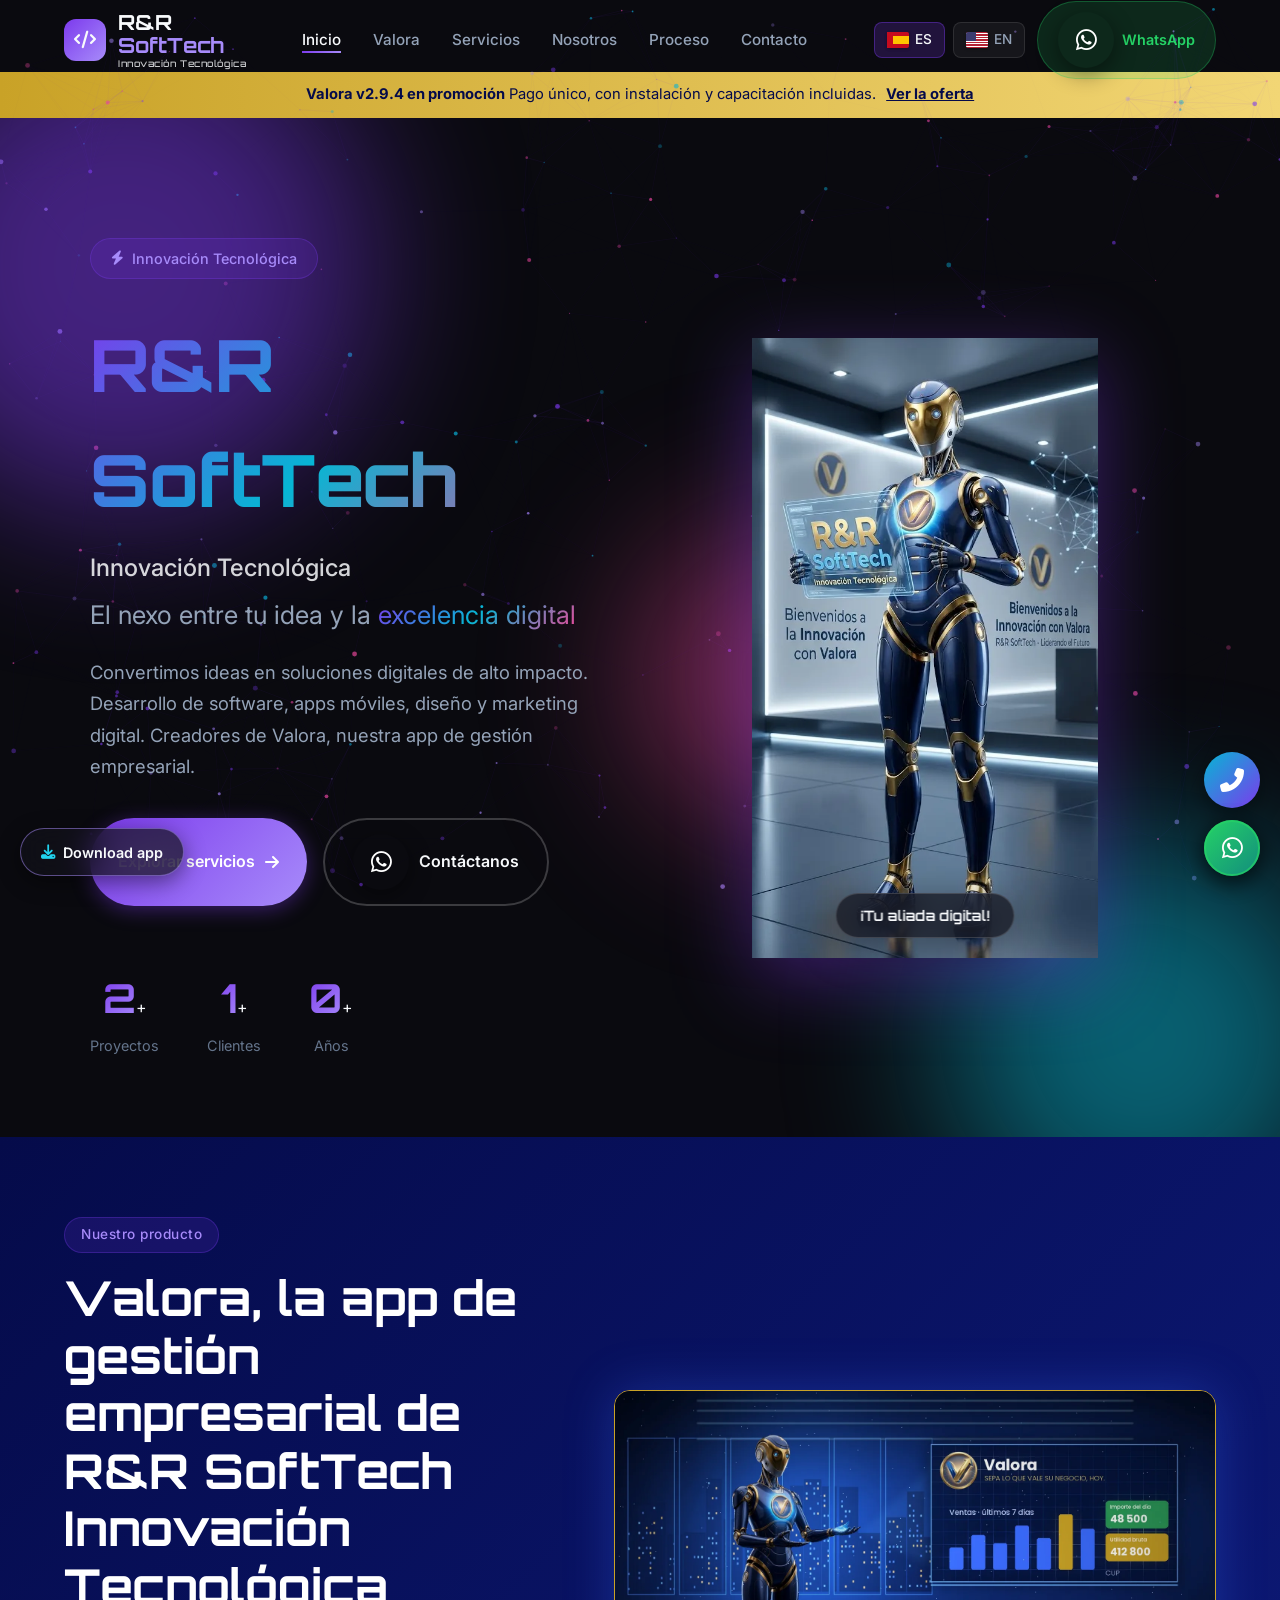
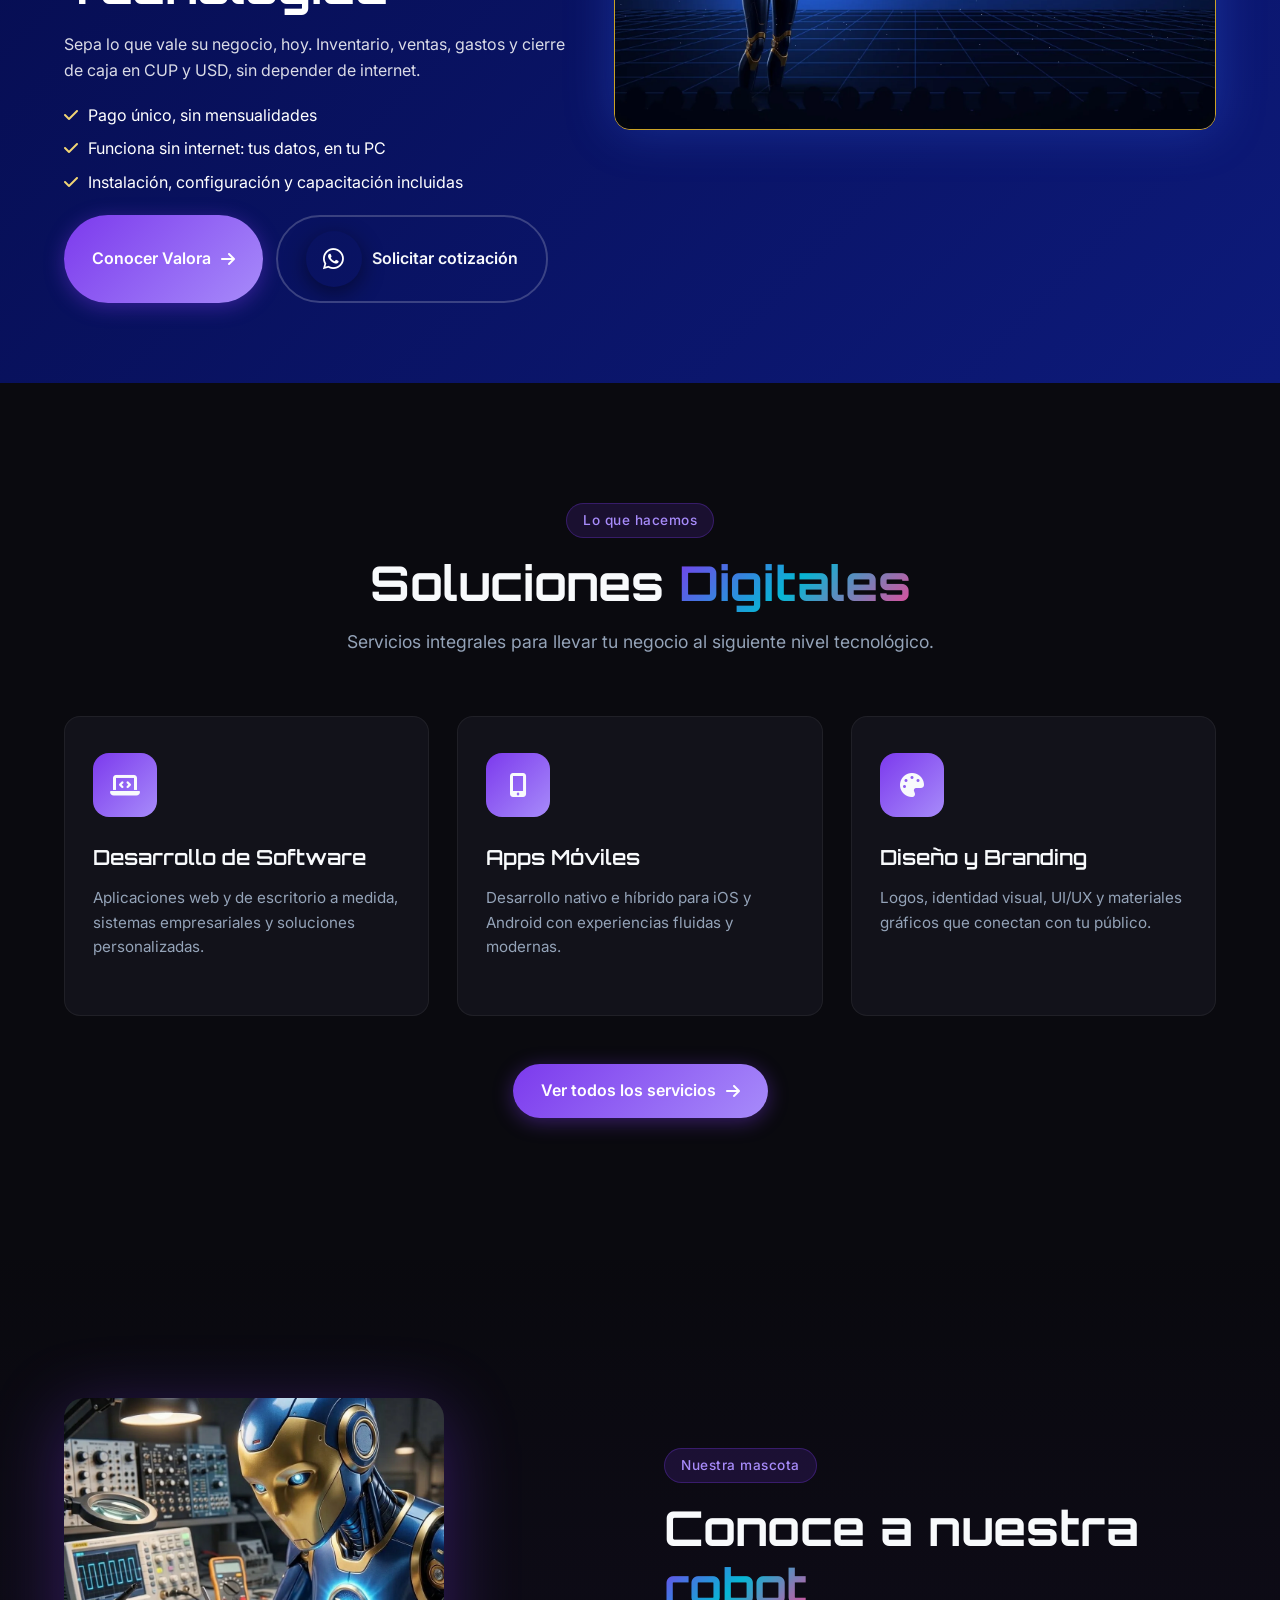
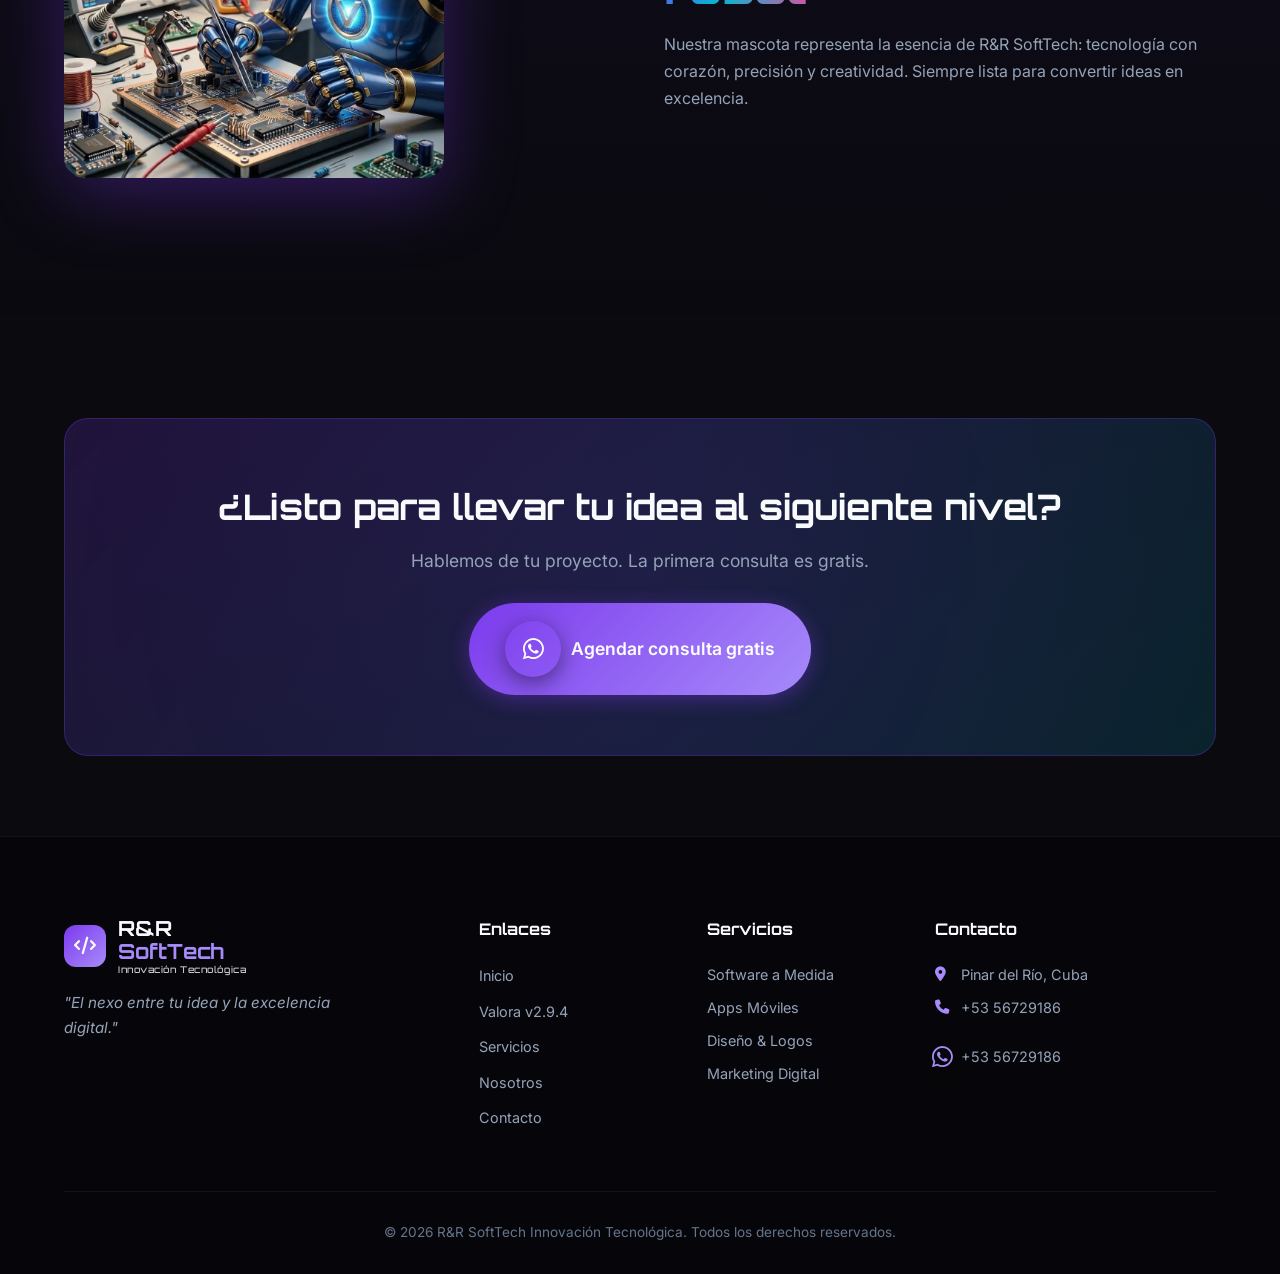
==== commit e596a26b: "123456" ====
--- a/index.html
+++ b/index.html
@@ -70,8 +70,8 @@
                 </div>
             </div>
             <div class="robot-hero" data-aos="fade-left" data-aos-delay="200">
-                <img src="assets/4.webp" alt="Robot mascota de R&R SoftTech">
-                <div class="robot-badge">¡Tu aliado digital!</div>
+                <img src="assets/valora-bienvenida.webp" alt="Valora, la robot de R&amp;R SoftTech Innovación Tecnológica">
+                <div class="robot-badge">¡Tu aliada digital!</div>
             </div>
         </div>
     </section>
@@ -126,12 +126,12 @@
         <div class="container">
             <div class="robot-section">
                 <div class="robot-img-wrap" data-aos="fade-right">
-                    <img src="assets/8.webp" alt="Robot de R&R SoftTech trabajando en circuitos">
+                    <img src="assets/valora-soldando.webp" alt="Valora soldando una placa de circuitos">
                 </div>
                 <div data-aos="fade-left">
                     <span class="section-tag">Nuestra mascota</span>
-                    <h2 class="section-title">Conoce a nuestro <span class="gradient-text">robot</span></h2>
-                    <p style="color:var(--text-secondary);margin-bottom:16px;line-height:1.7;">Nuestro personaje representa la esencia de R&R SoftTech: tecnología con corazón, precisión y creatividad. Siempre listo para convertir ideas en excelencia.</p>
+                    <h2 class="section-title">Conoce a nuestra <span class="gradient-text">robot</span></h2>
+                    <p style="color:var(--text-secondary);margin-bottom:16px;line-height:1.7;">Nuestra mascota representa la esencia de R&R SoftTech: tecnología con corazón, precisión y creatividad. Siempre lista para convertir ideas en excelencia.</p>
                 </div>
             </div>
         </div>
--- a/css/styles.css
+++ b/css/styles.css
@@ -2008,3 +2008,5 @@
 .prod-fig{margin:0;border:1px solid #c9a227;border-radius:16px;overflow:hidden;box-shadow:0 0 50px rgba(59,108,255,.3)}
 .prod-fig img{display:block;width:100%;height:auto}
 @media(max-width:860px){.prod-grid{grid-template-columns:1fr;gap:1.6rem}}
+
+.robot-hero img{max-height:620px;object-fit:contain}
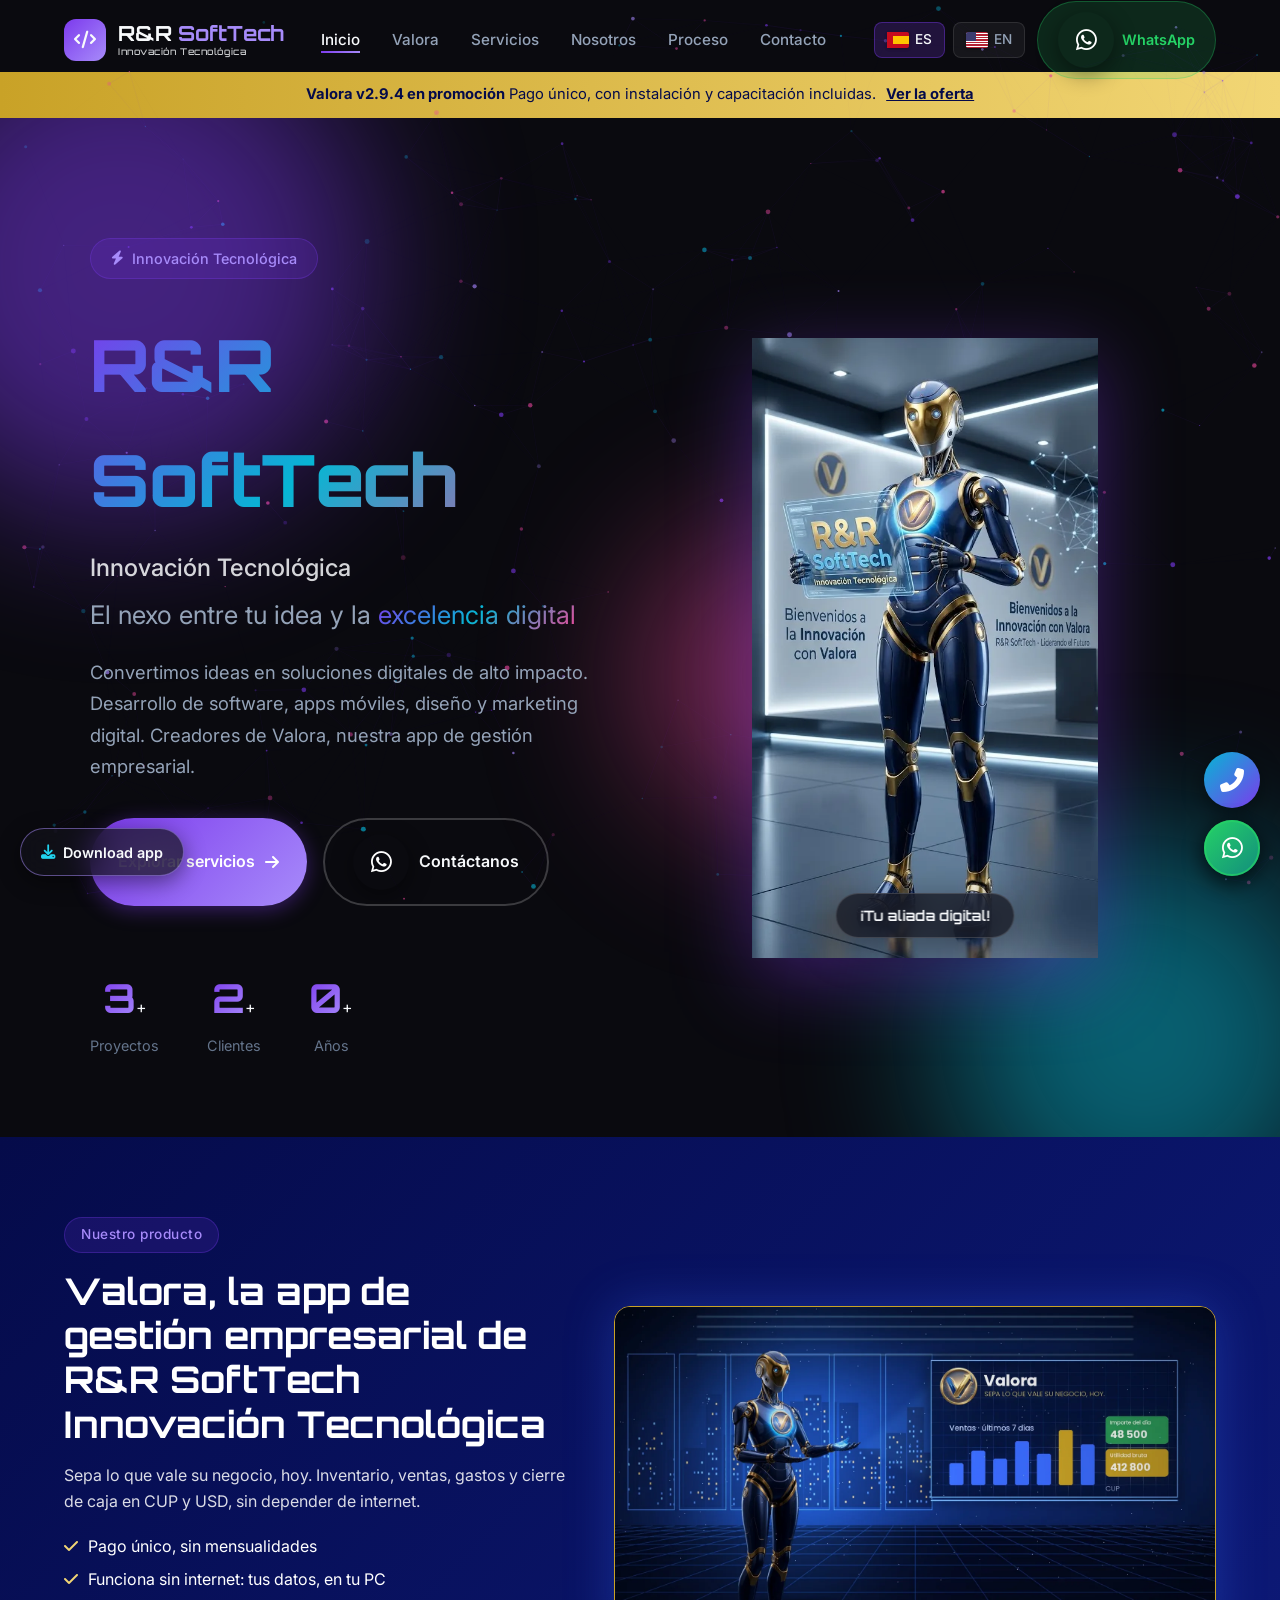
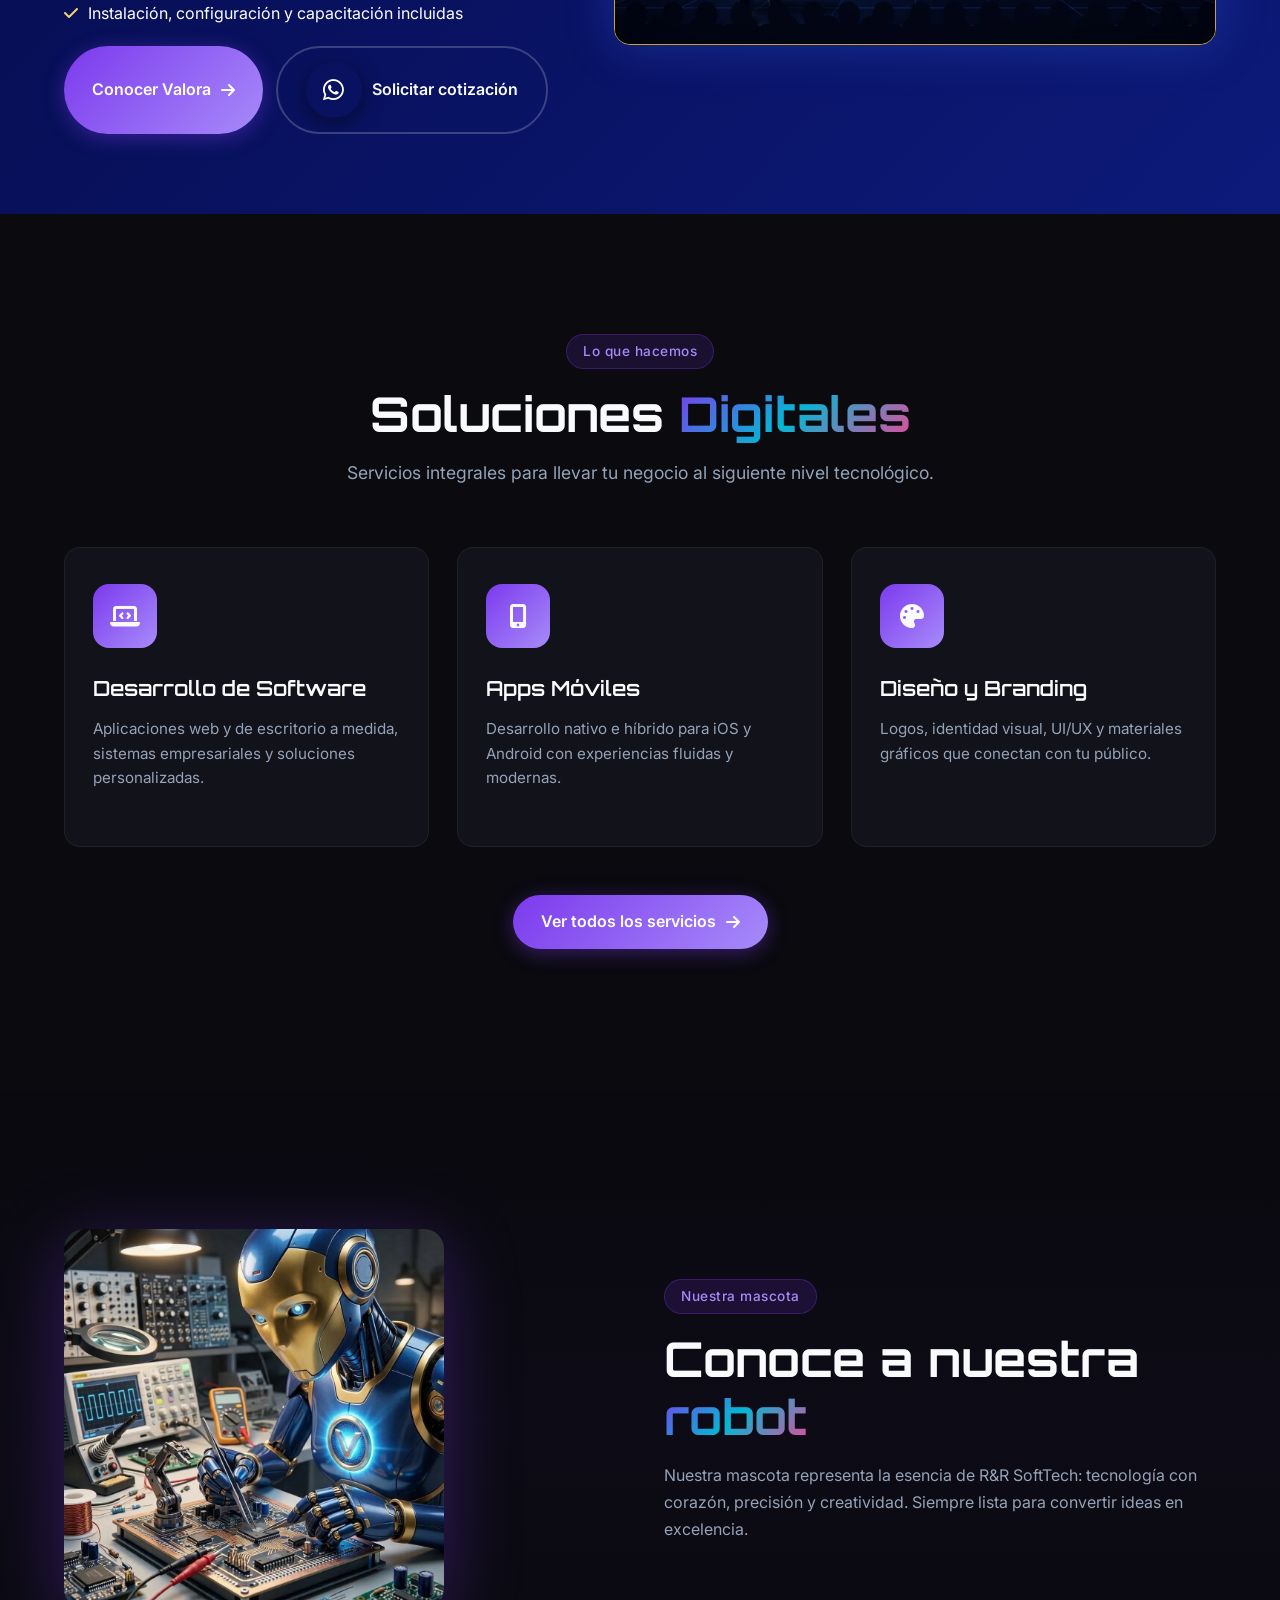
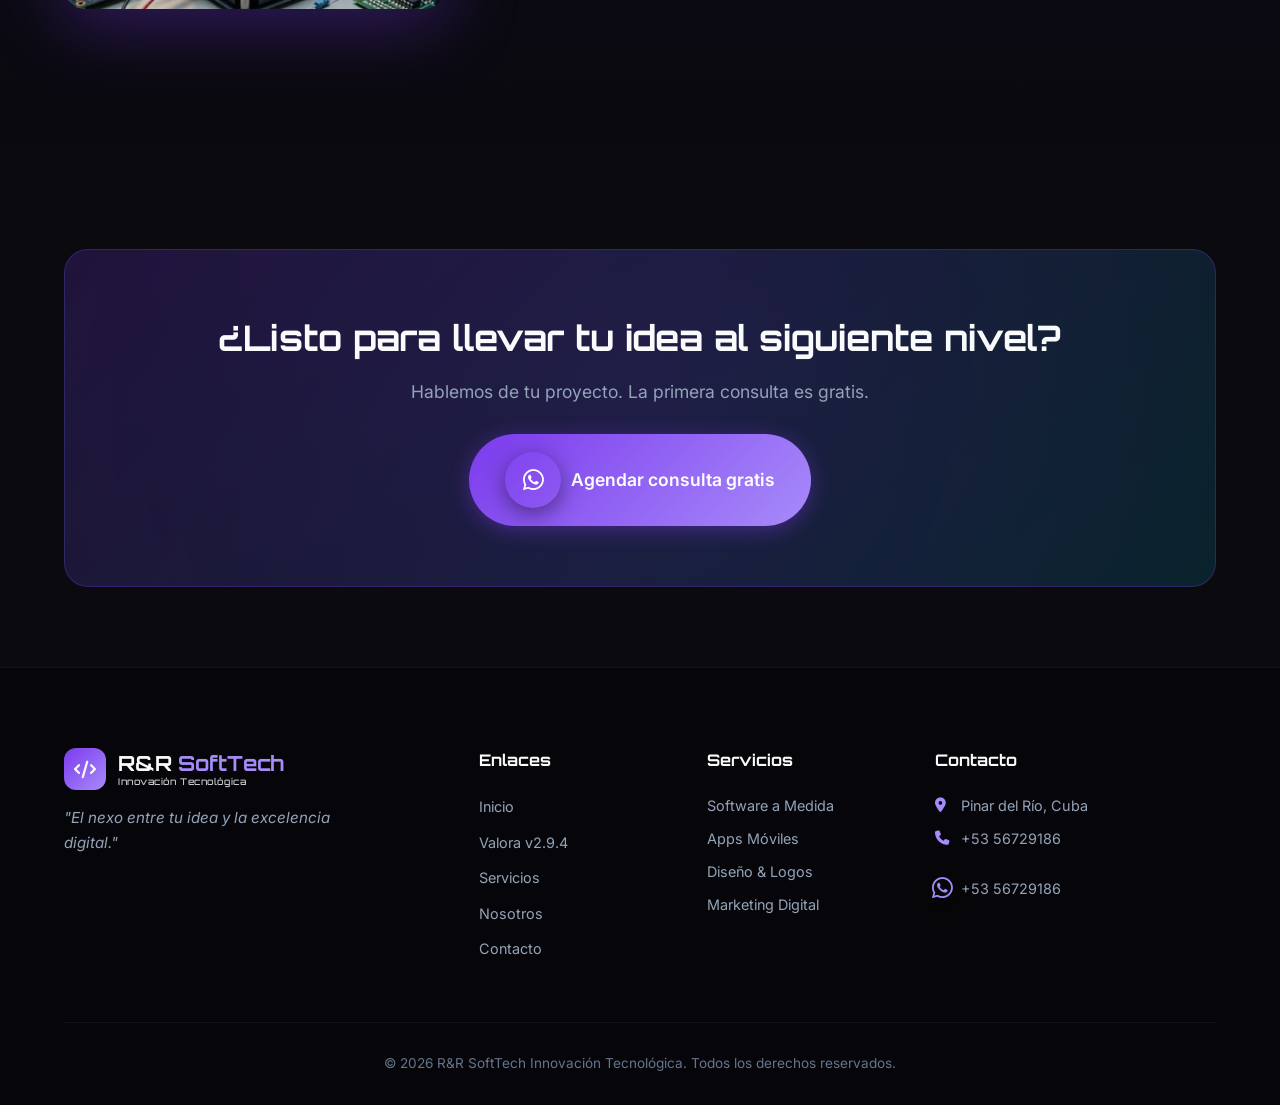
==== commit aee8637c: "4321" ====
--- a/index.html
+++ b/index.html
@@ -21,7 +21,7 @@
     <div class="cursor-glow"></div>
     <nav class="navbar" id="navbar">
         <div class="nav-container">
-            <a href="index.html" class="logo"><span class="logo-icon"><i class="fas fa-code"></i></span><span class="logo-text">R&R <span class="accent">SoftTech</span><small class="logo-sub">Innovación Tecnológica</small></span></a>
+            <a href="index.html" class="logo"><span class="logo-icon"><i class="fas fa-code"></i></span><span class="logo-text"><span class="logo-name">R&R <span class="accent">SoftTech</span></span><small class="logo-sub">Innovación Tecnológica</small></span></a>
             <ul class="nav-links" id="nav-links">
                 <li><a href="index.html" class="nav-link active">Inicio</a></li>
                 <li><a href="valora.html" class="nav-link">Valora</a></li>
@@ -151,7 +151,7 @@
         <div class="container">
             <div class="footer-content">
                 <div class="footer-brand">
-                    <a href="index.html" class="logo"><span class="logo-icon"><i class="fas fa-code"></i></span><span class="logo-text">R&R <span class="accent">SoftTech</span><small class="logo-sub">Innovación Tecnológica</small></span></a>
+                    <a href="index.html" class="logo"><span class="logo-icon"><i class="fas fa-code"></i></span><span class="logo-text"><span class="logo-name">R&R <span class="accent">SoftTech</span></span><small class="logo-sub">Innovación Tecnológica</small></span></a>
                     <p class="footer-slogan">"El nexo entre tu idea y la excelencia digital."</p>
                 </div>
                 <div class="footer-links"><h4>Enlaces</h4><ul><li><a href="index.html">Inicio</a></li><li><a href="valora.html">Valora v2.9.4</a></li><li><a href="servicios.html">Servicios</a></li><li><a href="nosotros.html">Nosotros</a></li><li><a href="contacto.html">Contacto</a></li></ul></div>
--- a/css/styles.css
+++ b/css/styles.css
@@ -2010,3 +2010,5 @@
 @media(max-width:860px){.prod-grid{grid-template-columns:1fr;gap:1.6rem}}
 
 .robot-hero img{max-height:620px;object-fit:contain}
+.logo-name{white-space:nowrap}
+.product-feature .section-title{font-size:clamp(1.6rem,3vw,2.3rem);line-height:1.2}
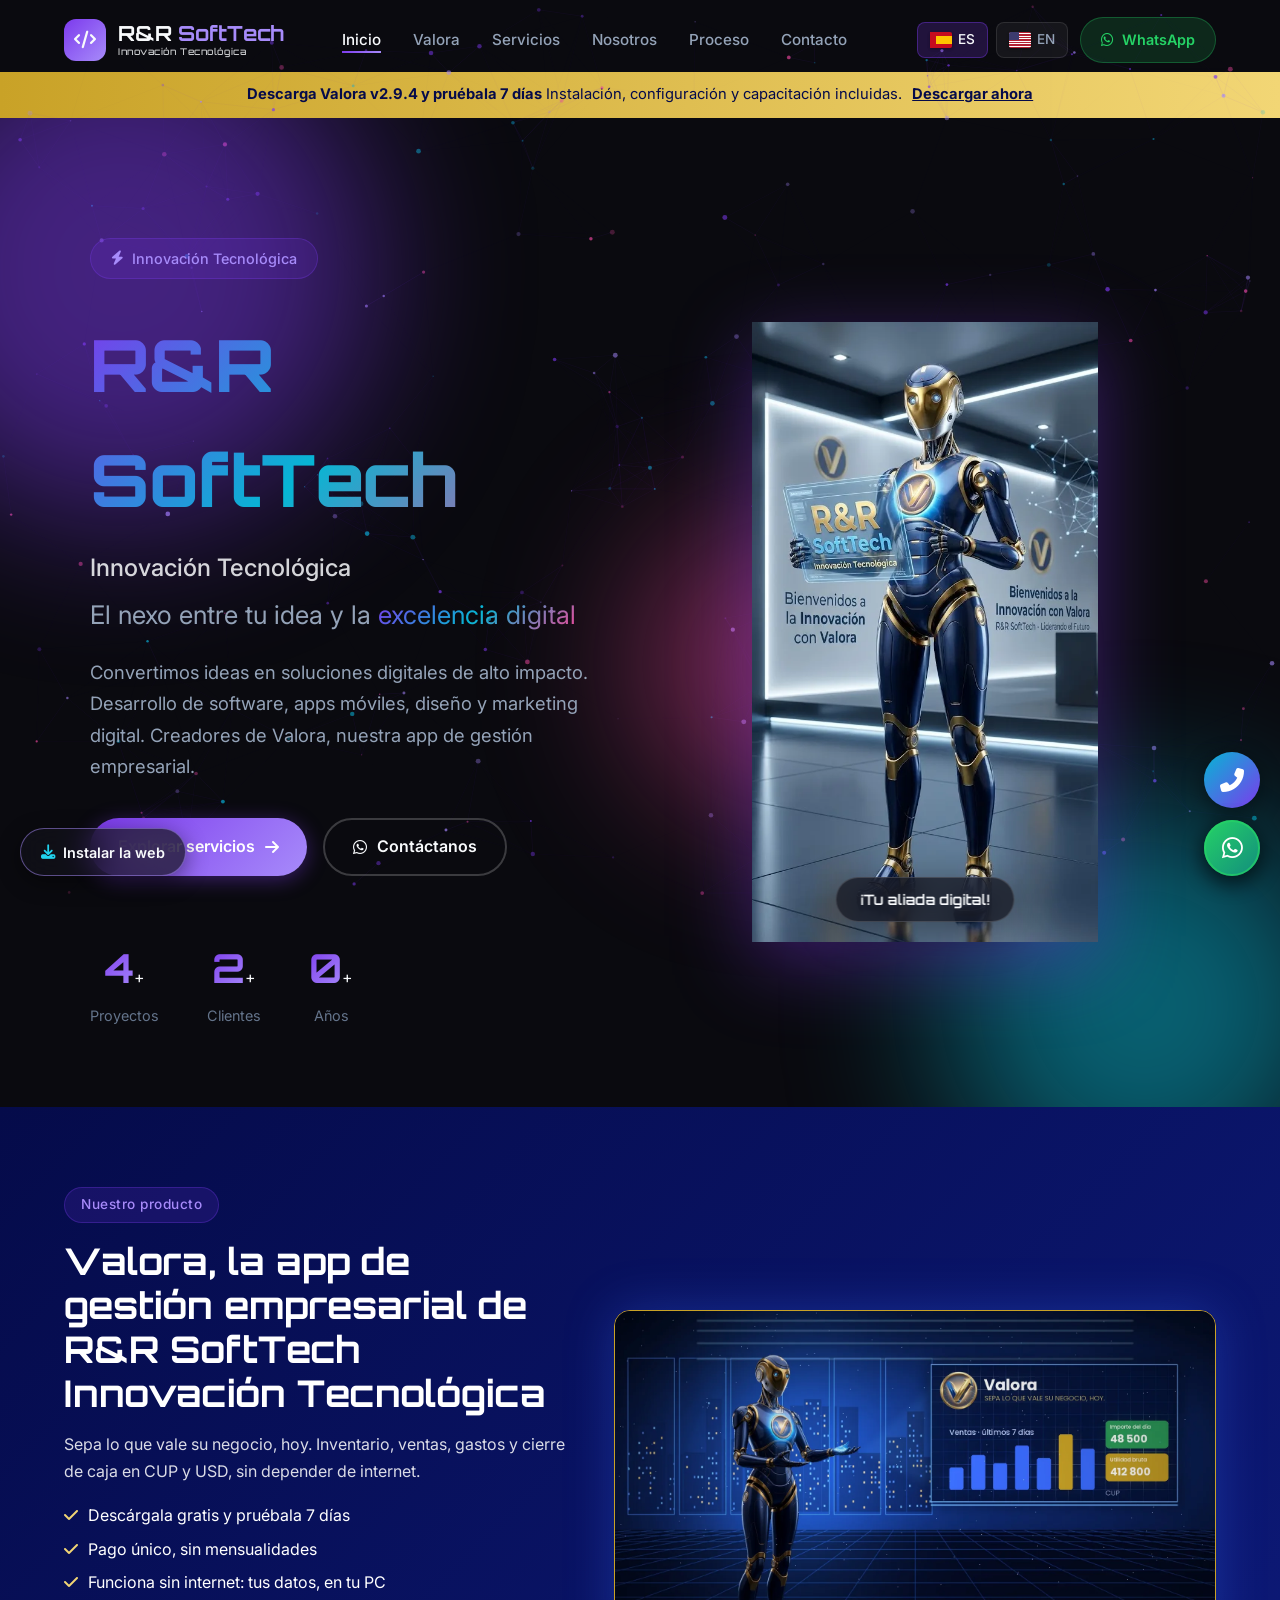
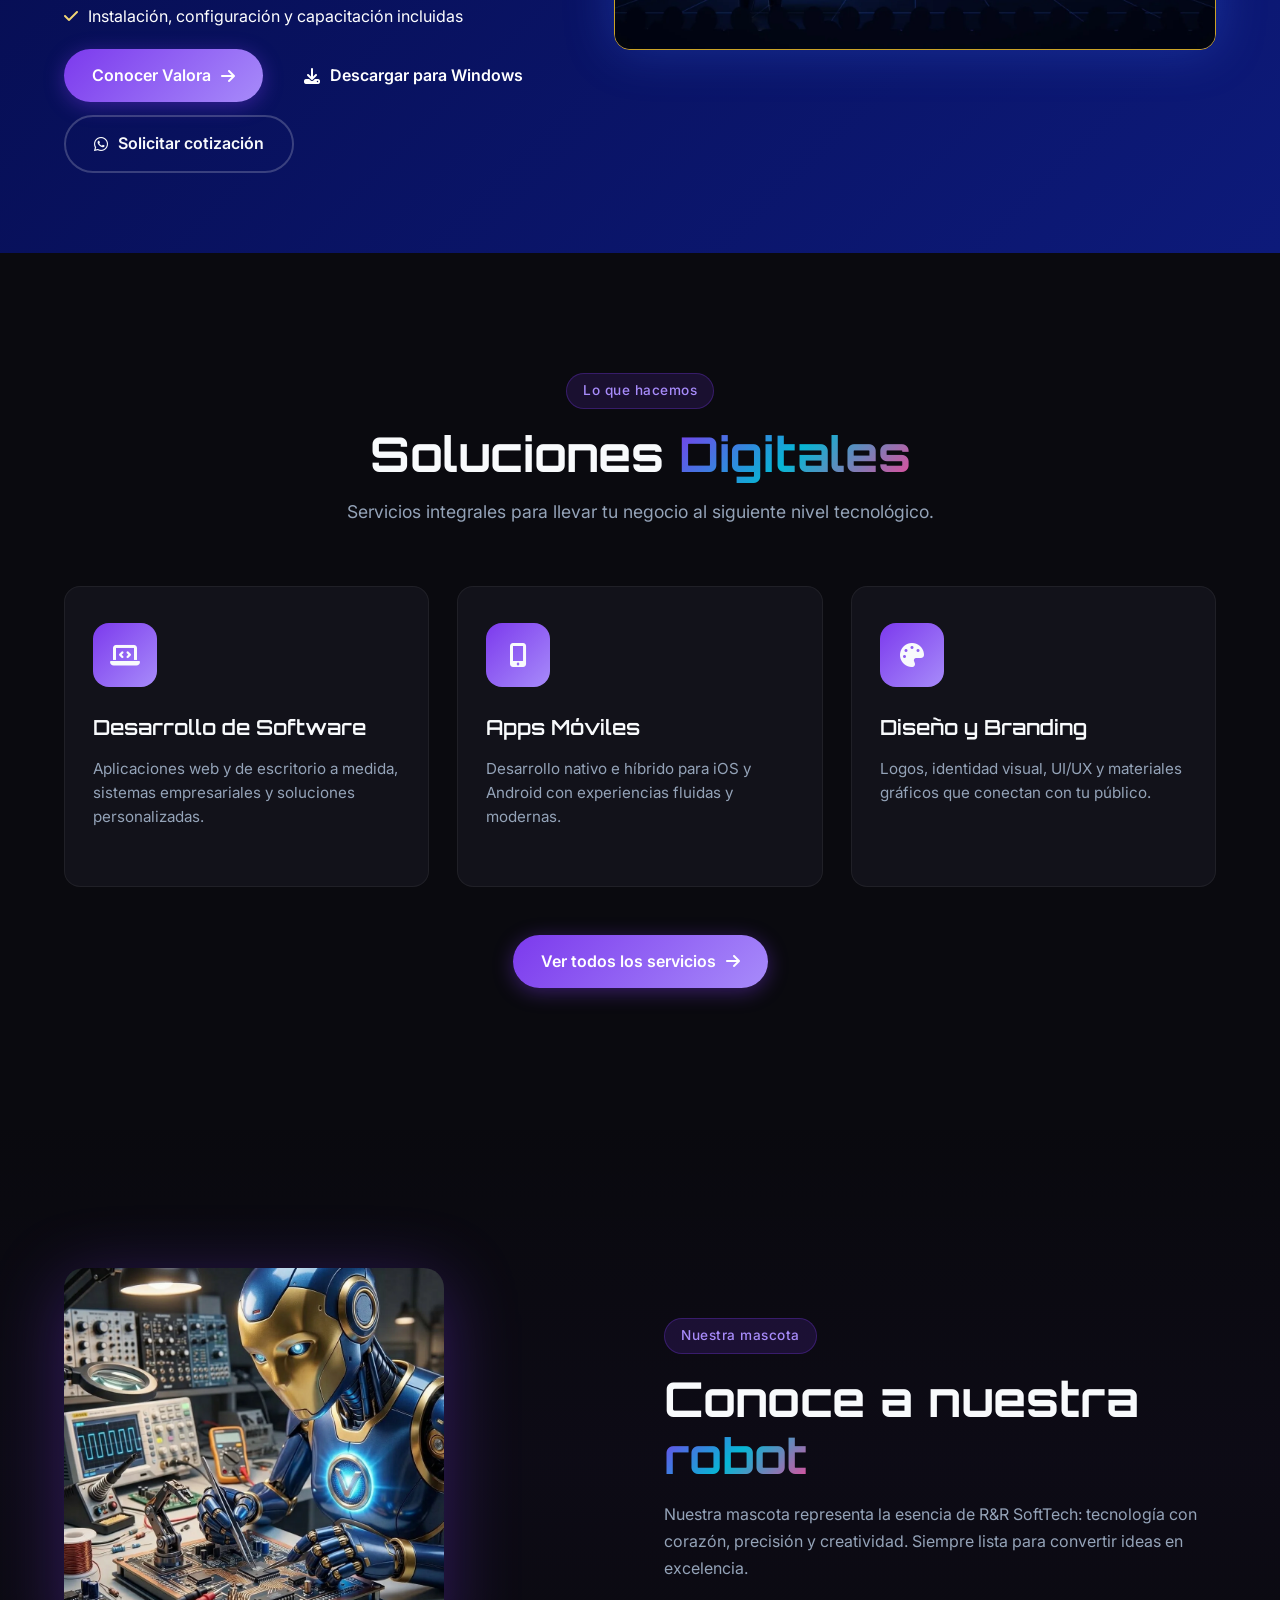
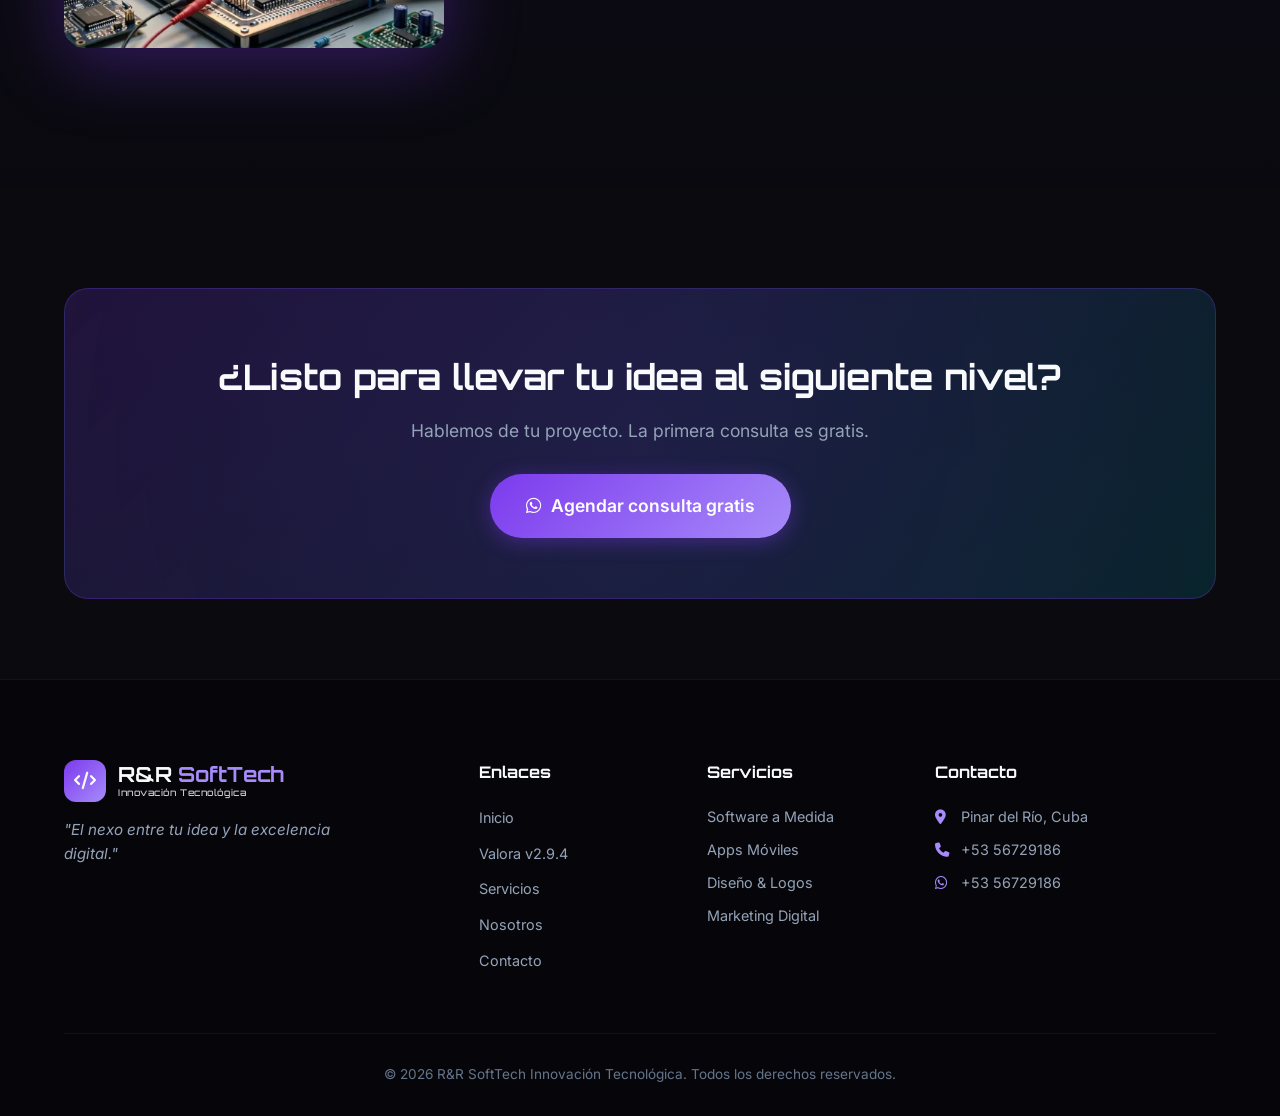
==== commit 212c5f54: "rt5yh7mk,l" ====
--- a/index.html
+++ b/index.html
@@ -5,6 +5,10 @@
     <meta name="viewport" content="width=device-width, initial-scale=1.0">
     <meta name="description" content="R&R SoftTech Innovación Tecnológica — creadores de Valora, la app de gestión empresarial (v2.9.4). El nexo entre tu idea y la excelencia digital. Desarrollo de software, apps móviles, diseño y marketing digital en Pinar del Río, Cuba.">
     <title>R&R SoftTech Innovación Tecnológica | Excelencia Digital</title>
+    <link rel="canonical" href="https://losramosdelrey.github.io/R-R-SoftTech/">
+    <link rel="alternate" hreflang="es" href="https://losramosdelrey.github.io/R-R-SoftTech/"><link rel="alternate" hreflang="en" href="https://losramosdelrey.github.io/R-R-SoftTech/en/index.html"><link rel="alternate" hreflang="x-default" href="https://losramosdelrey.github.io/R-R-SoftTech/">
+    <meta property="og:type" content="website"><meta property="og:site_name" content="R&amp;R SoftTech"><meta property="og:title" content="R&amp;R SoftTech Innovación Tecnológica | Excelencia Digital"><meta property="og:description" content="Creadores de Valora: descarga gratis y prueba 7 días la app de inventario, ventas y cierre de caja para Windows. Software, apps móviles y marketing digital en Pinar del Río, Cuba."><meta property="og:url" content="https://losramosdelrey.github.io/R-R-SoftTech/"><meta property="og:locale" content="es_ES">
+    <meta property="og:image" content="https://losramosdelrey.github.io/R-R-SoftTech/assets/valora-splash-brand.jpg"><meta property="og:image:width" content="1280"><meta property="og:image:height" content="673"><meta name="twitter:card" content="summary_large_image">
     <link rel="preconnect" href="https://fonts.googleapis.com">
     <link rel="preconnect" href="https://fonts.gstatic.com" crossorigin>
     <link href="https://fonts.googleapis.com/css2?family=Orbitron:wght@400;500;600;700;800;900&family=Inter:wght@300;400;500;600;700&display=swap" rel="stylesheet">
@@ -35,13 +39,13 @@
                     <a href="index.html" aria-label="Español" class="lang-btn active"><span class="flag-es"></span> <span class="lang-code">ES</span></a>
                     <a href="en/index.html" aria-label="English" class="lang-btn"><span class="flag-us"></span> <span class="lang-code">EN</span></a>
                 </div>
-                <a href="https://wa.me/5356729186" target="_blank" class="nav-cta"><i class="fab fa-whatsapp"></i> WhatsApp</a>
+                <a href="https://wa.me/5356729186" target="_blank" rel="noopener" class="nav-cta"><i class="fab fa-whatsapp"></i> WhatsApp</a>
             </div>
             <button class="hamburger" id="hamburger" aria-label="Menú"><span></span><span></span><span></span></button>
         </div>
     </nav>
 
-    <a class="vp-ribbon" href="valora.html"><strong>Valora v2.9.4 en promoción</strong> Pago único, con instalación y capacitación incluidas. <u>Ver la oferta</u></a>
+    <a class="vp-ribbon" href="valora.html#descargar"><strong>Descarga Valora v2.9.4 y pruébala 7 días</strong> Instalación, configuración y capacitación incluidas. <u>Descargar ahora</u></a>
     <section class="hero">
         <div class="hero-bg">
             <div class="gradient-orb orb-1"></div>
@@ -61,7 +65,7 @@
                 </p>
                 <div class="hero-buttons" data-aos="fade-up" data-aos-delay="300">
                     <a href="servicios.html" class="btn btn-primary"><span>Explorar servicios</span><i class="fas fa-arrow-right"></i></a>
-                    <a href="https://wa.me/5356729186" target="_blank" class="btn btn-secondary"><i class="fab fa-whatsapp"></i><span>Contáctanos</span></a>
+                    <a href="https://wa.me/5356729186" target="_blank" rel="noopener" class="btn btn-secondary"><i class="fab fa-whatsapp"></i><span>Contáctanos</span></a>
                 </div>
                 <div class="hero-stats" data-aos="fade-up" data-aos-delay="400">
                     <div class="stat"><span class="stat-number" data-count="50">0</span>+<span class="stat-label">Proyectos</span></div>
@@ -82,8 +86,8 @@
                 <span class="section-tag">Nuestro producto</span>
                 <h2 class="section-title">Valora, la app de gestión empresarial de R&amp;R SoftTech Innovación Tecnológica</h2>
                 <p>Sepa lo que vale su negocio, hoy. Inventario, ventas, gastos y cierre de caja en CUP y USD, sin depender de internet.</p>
-                <ul class="prod-points"><li><i class="fas fa-check"></i> Pago único, sin mensualidades</li><li><i class="fas fa-check"></i> Funciona sin internet: tus datos, en tu PC</li><li><i class="fas fa-check"></i> Instalación, configuración y capacitación incluidas</li></ul>
-                <div class="prod-actions"><a href="valora.html" class="btn btn-primary"><span>Conocer Valora</span><i class="fas fa-arrow-right"></i></a><a href="https://wa.me/5356729186?text=Hola%2C%20quiero%20cotizar%20Valora%20v2.9.4" target="_blank" rel="noopener" class="btn btn-secondary"><i class="fab fa-whatsapp"></i><span>Solicitar cotización</span></a></div>
+                <ul class="prod-points"><li><i class="fas fa-check"></i> Descárgala gratis y pruébala 7 días</li><li><i class="fas fa-check"></i> Pago único, sin mensualidades</li><li><i class="fas fa-check"></i> Funciona sin internet: tus datos, en tu PC</li><li><i class="fas fa-check"></i> Instalación, configuración y capacitación incluidas</li></ul>
+                <div class="prod-actions"><a href="valora.html" class="btn btn-primary"><span>Conocer Valora</span><i class="fas fa-arrow-right"></i></a><a href="valora.html#descargar" class="btn btn-gold"><i class="fas fa-download"></i><span>Descargar para Windows</span></a><a href="https://wa.me/5356729186?text=Hola%2C%20quiero%20cotizar%20Valora%20v2.9.4" target="_blank" rel="noopener" class="btn btn-secondary"><i class="fab fa-whatsapp"></i><span>Solicitar cotización</span></a></div>
             </div>
             <figure class="prod-fig" data-aos="fade-left"><img src="assets/valora-escenario.webp" alt="Valora presenta las ventas y la utilidad del negocio" loading="lazy"></figure>
         </div>
@@ -142,7 +146,7 @@
             <div class="cta-content" data-aos="zoom-in">
                 <h2>¿Listo para llevar tu idea al siguiente nivel?</h2>
                 <p>Hablemos de tu proyecto. La primera consulta es gratis.</p>
-                <a href="https://wa.me/5356729186" target="_blank" class="btn btn-primary btn-large"><i class="fab fa-whatsapp"></i><span>Agendar consulta gratis</span></a>
+                <a href="https://wa.me/5356729186" target="_blank" rel="noopener" class="btn btn-primary btn-large"><i class="fab fa-whatsapp"></i><span>Agendar consulta gratis</span></a>
             </div>
         </div>
     </section>
@@ -161,11 +165,11 @@
             <div class="footer-bottom"><p>&copy; 2026 R&R SoftTech Innovación Tecnológica. Todos los derechos reservados.</p></div>
         </div>
     </footer>
-    <div class="fab-group" role="group" aria-label="Quick contact">
-        <a href="tel:+5356729186" class="fab fab-call" aria-label="Call now" title="Call now"><i class="fas fa-phone-alt"></i></a>
-        <a href="https://wa.me/5356729186?text=Hello%20R%26R%20SoftTech" target="_blank" rel="noopener" class="fab fab-whatsapp" aria-label="Chat on WhatsApp" title="Chat on WhatsApp"><i class="fab fa-whatsapp"></i></a>
+    <div class="fab-group" role="group" aria-label="Contacto rápido">
+        <a href="tel:+5356729186" class="fab fab-call" aria-label="Llamar ahora" title="Llamar ahora"><i class="fas fa-phone-alt"></i></a>
+        <a href="https://wa.me/5356729186?text=Hola%20R%26R%20SoftTech" target="_blank" rel="noopener" class="fab fab-whatsapp" aria-label="Escribir por WhatsApp" title="Escribir por WhatsApp"><i class="fab fa-whatsapp"></i></a>
     </div>
-    <button class="install-btn" id="install-btn" type="button"><i class="fas fa-download"></i> <span>Download app</span></button>
+    <button class="install-btn" id="install-btn" type="button" title="Instala esta web en tu dispositivo como una app"><i class="fas fa-download"></i> <span>Instalar la web</span></button>
 
     <button class="back-to-top" id="back-to-top"><i class="fas fa-chevron-up"></i></button>
     <script src="https://unpkg.com/aos@2.3.1/dist/aos.js"></script>
--- a/css/styles.css
+++ b/css/styles.css
@@ -1830,7 +1830,7 @@
     z-index: 998;
 }
 
-.fab {
+.fab-group .fab {
     position: relative;
     width: 56px;
     height: 56px;
@@ -1844,11 +1844,11 @@
     transition: var(--transition);
 }
 
-.fab:hover {
+.fab-group .fab:hover {
     transform: translateY(-4px) scale(1.06);
 }
 
-.fab:focus-visible,
+.fab-group .fab:focus-visible,
 .install-btn:focus-visible {
     outline: 3px solid #fff;
     outline-offset: 3px;
@@ -1971,7 +1971,7 @@
         bottom: calc(18px + env(safe-area-inset-bottom, 0px));
     }
 
-    .fab {
+    .fab-group .fab {
         width: 52px;
         height: 52px;
         font-size: 1.35rem;
